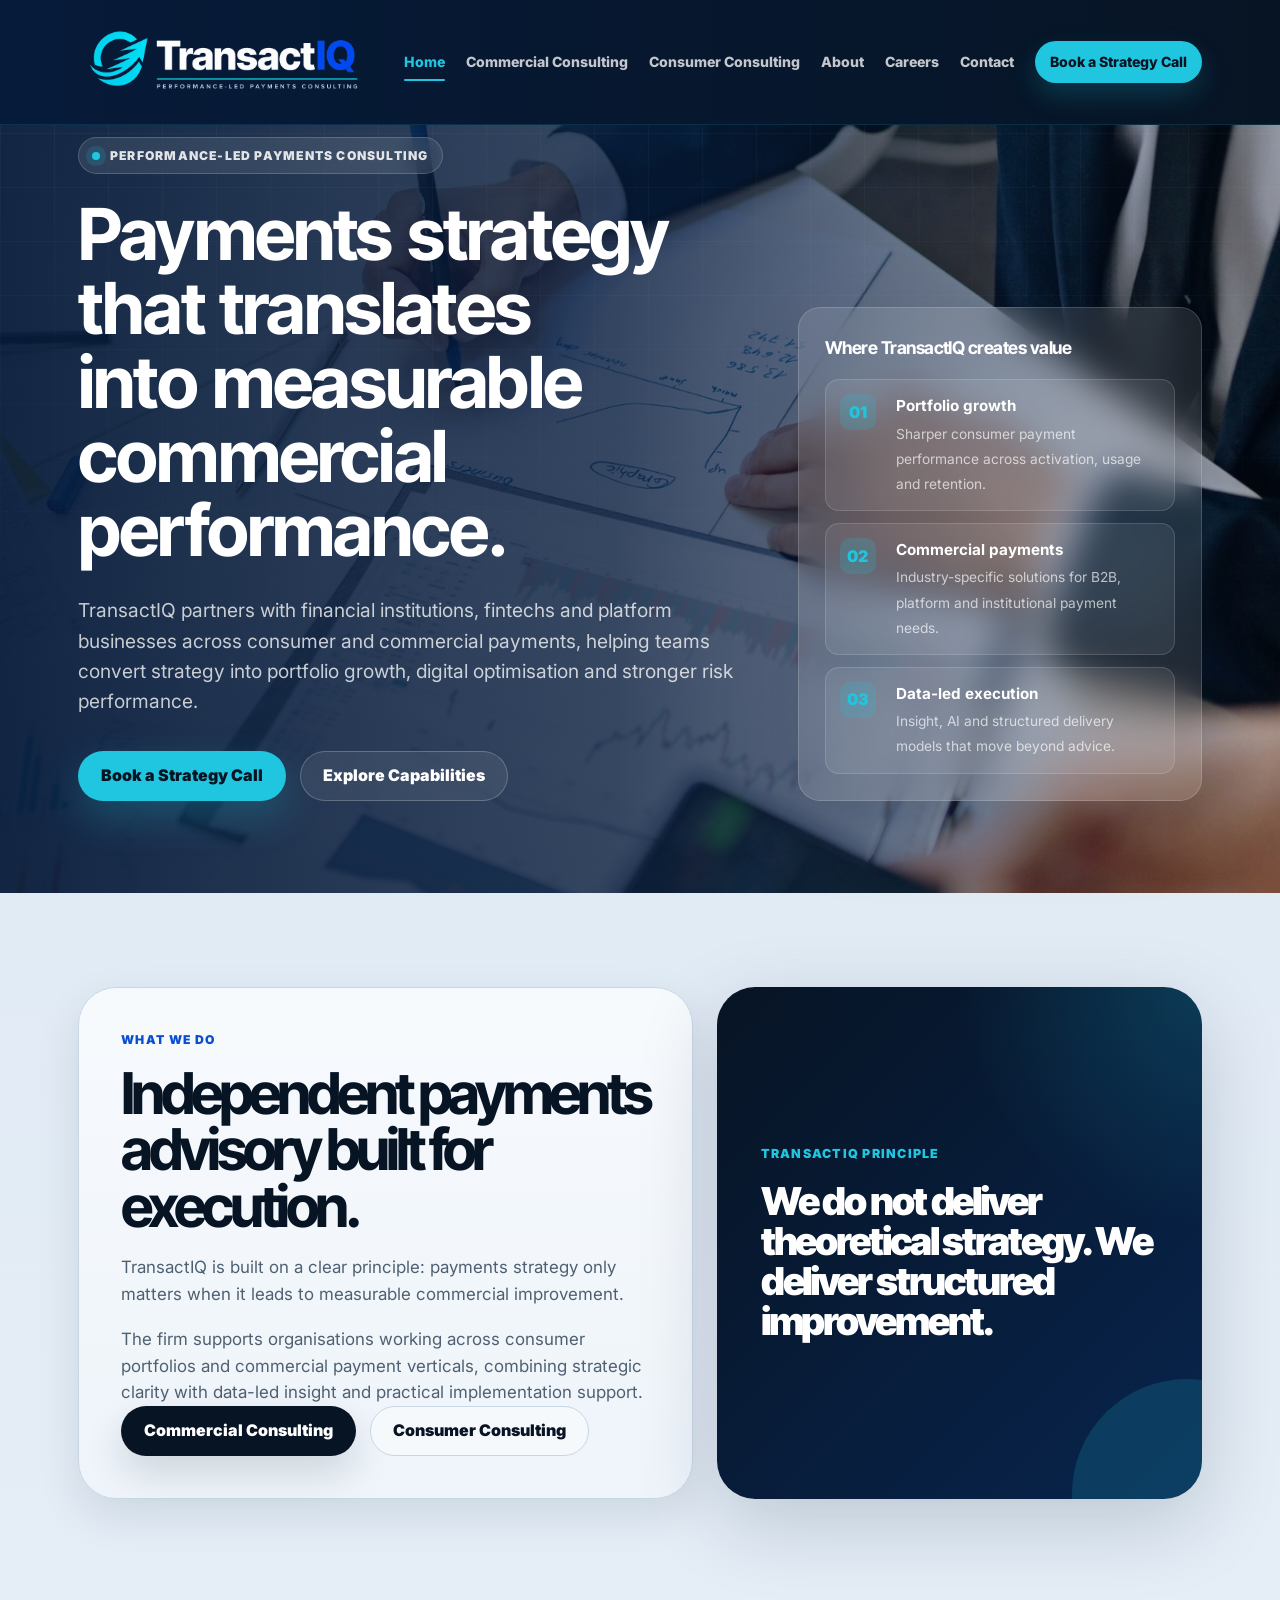
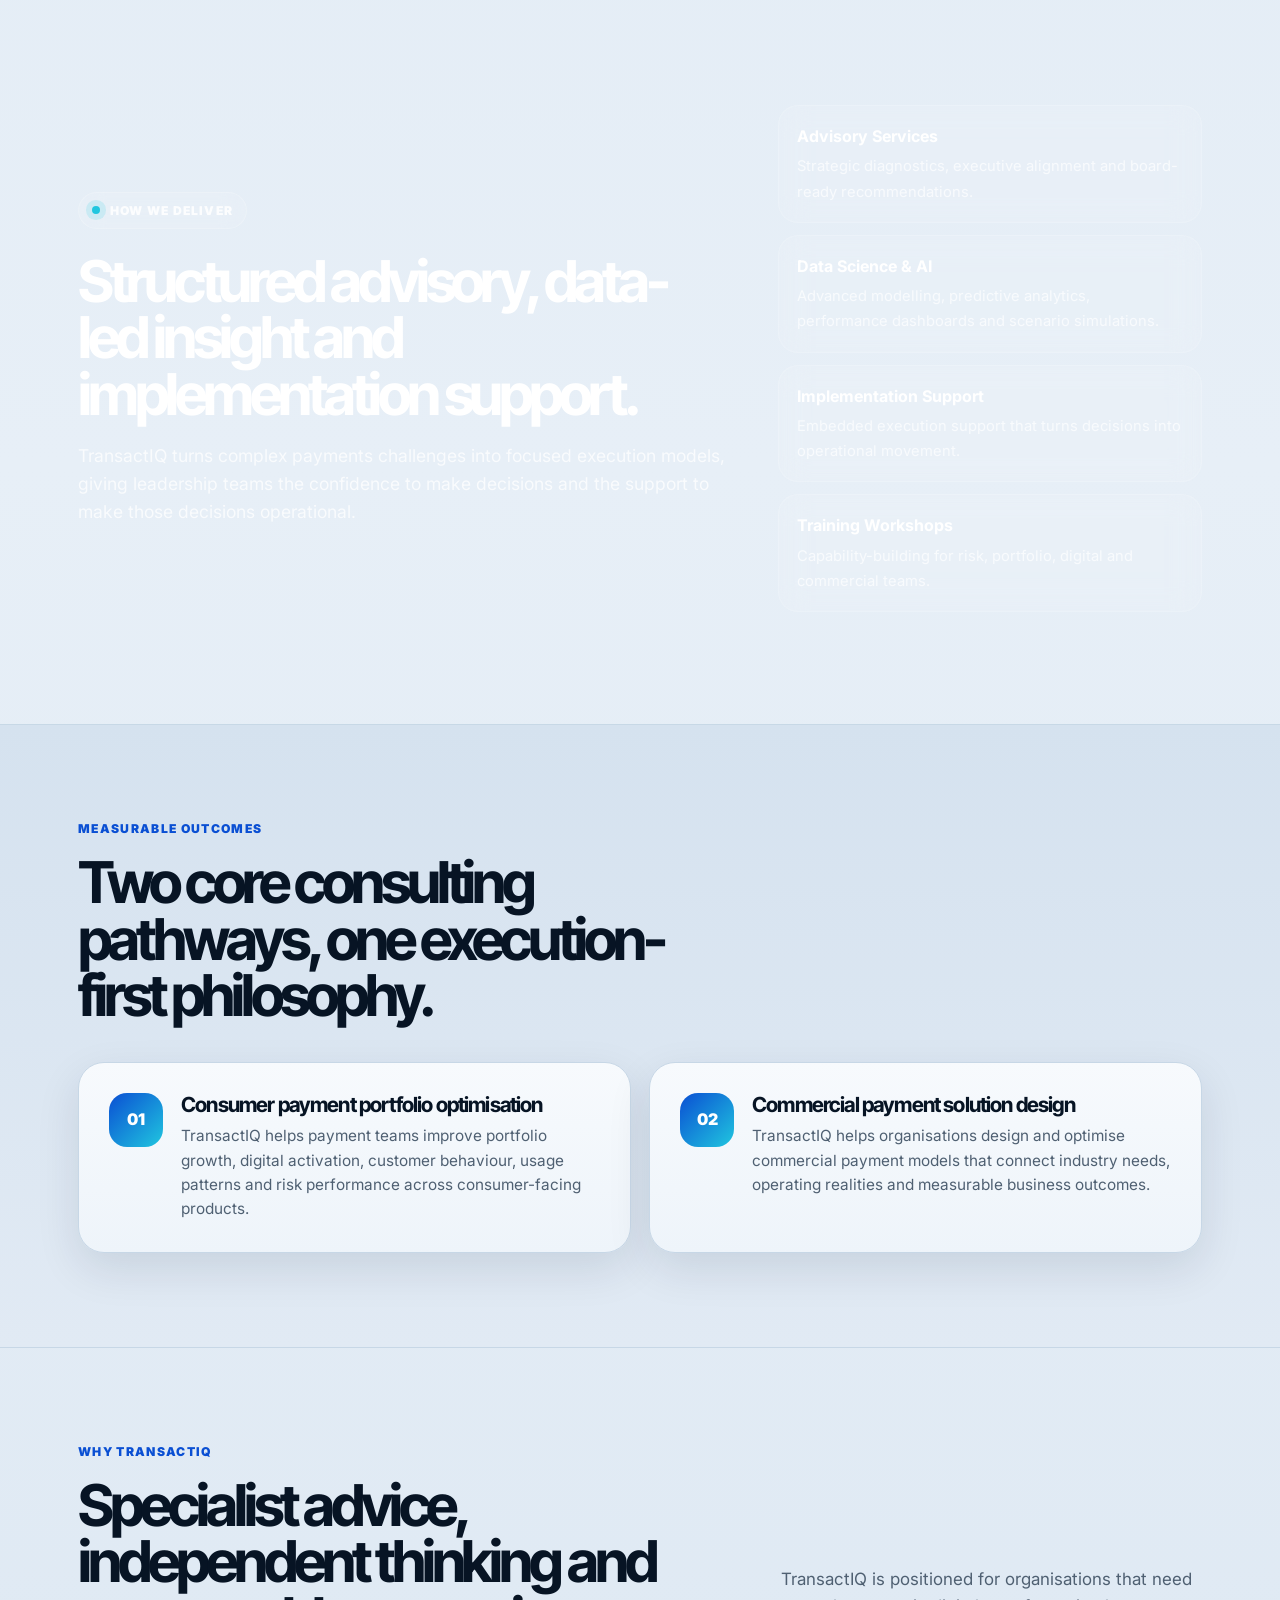
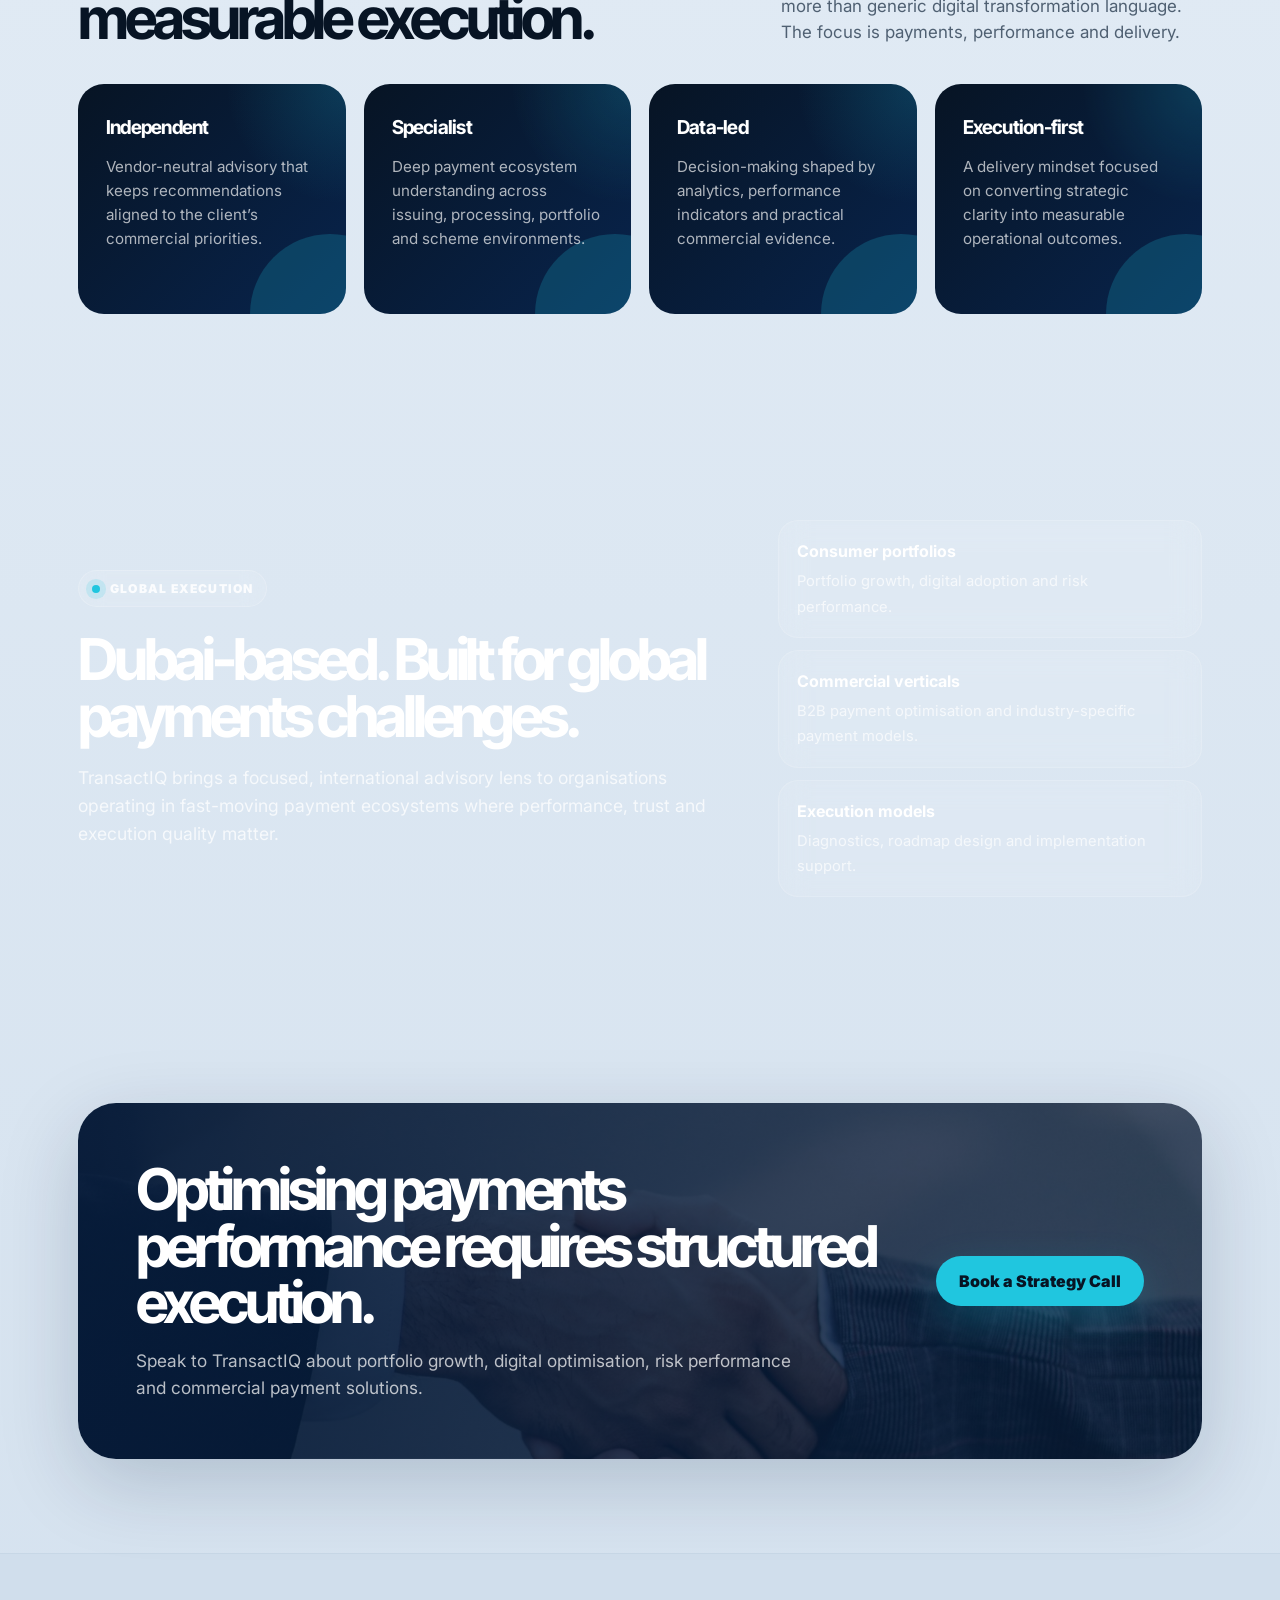
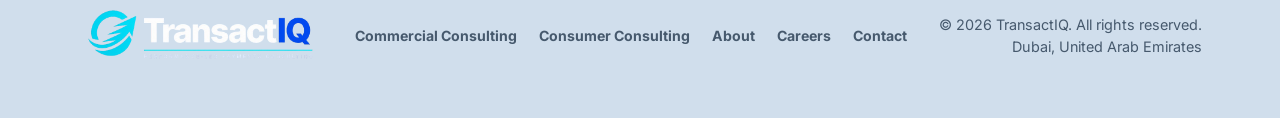
==== transactiq-site/index.html @ 85fed3fd "Remove homepage outcomes intro copy" ====
<!DOCTYPE html>
<html lang="en">
<head>
  <meta charset="UTF-8">
  <meta name="viewport" content="width=device-width, initial-scale=1.0">
  <title>TransactIQ | Performance-Led Payments Consulting</title>
  <meta name="description" content="Performance-led payments consulting for consumer and commercial payment environments.">
  <link rel="stylesheet" href="assets/css/styles.css">
</head>
<body>
  <a class="skip-link" href="#main">Skip to content</a>
  <div class="page">
    <header class="site-header">
      <div class="nav-shell">
        <a class="brand" href="index.html" aria-label="TransactIQ home">
          <img src="assets/images/transactiq-logo.png" alt="TransactIQ">
        </a>

        <button class="nav-toggle" type="button" aria-label="Open navigation" aria-expanded="false">
          <span></span>
        </button>

        <nav class="nav-links" aria-label="Primary navigation">
          <a href="index.html" class="active">Home</a>
          <a href="commercial-consulting.html" class="">Commercial Consulting</a>
          <a href="consumer-consulting.html" class="">Consumer Consulting</a>
          <a href="about.html" class="">About</a>
          <a href="careers.html" class="">Careers</a>
          <a href="contact.html" class="">Contact</a>
          <a class="nav-cta" href="contact.html#contact-form">Book a Strategy Call</a>
        </nav>
      </div>
    </header>
    <main id="main">
      <section class="hero" id="top">
        <div class="hero-inner">
          <div class="reveal">
            <div class="eyebrow"><span></span> Performance-led payments consulting</div>
            <h1>Payments strategy that translates into measurable commercial performance.</h1>
            <p class="hero-copy">
              TransactIQ partners with financial institutions, fintechs and platform businesses across consumer and commercial payments, helping teams convert strategy into portfolio growth, digital optimisation and stronger risk performance.
            </p>
            <div class="hero-actions">
              <a class="btn btn-primary" href="contact.html#contact-form">Book a Strategy Call</a>
              <a class="btn btn-secondary" href="commercial-consulting.html">Explore Capabilities</a>
            </div>
          </div>

          <aside class="hero-panel reveal">
            <h3>Where TransactIQ creates value</h3>
            <div class="signal-stack">
              <div class="signal">
                <div class="signal-number">01</div>
                <div><strong>Portfolio growth</strong><span>Sharper consumer payment performance across activation, usage and retention.</span></div>
              </div>
              <div class="signal">
                <div class="signal-number">02</div>
                <div><strong>Commercial payments</strong><span>Industry-specific solutions for B2B, platform and institutional payment needs.</span></div>
              </div>
              <div class="signal">
                <div class="signal-number">03</div>
                <div><strong>Data-led execution</strong><span>Insight, AI and structured delivery models that move beyond advice.</span></div>
              </div>
            </div>
          </aside>
        </div>
      </section>

      <section class="section">
        <div class="split-panel">
          <div class="editorial reveal">
            <div class="kicker">What we do</div>
            <h2>Independent payments advisory built for execution.</h2>
            <p>
              TransactIQ is built on a clear principle: payments strategy only matters when it leads to measurable commercial improvement.
            </p>
            <p>
              The firm supports organisations working across consumer portfolios and commercial payment verticals, combining strategic clarity with data-led insight and practical implementation support.
            </p>
            <div class="dual-actions">
              <a class="btn btn-dark" href="commercial-consulting.html">Commercial Consulting</a>
              <a class="btn btn-outline" href="consumer-consulting.html">Consumer Consulting</a>
            </div>
          </div>
          <div class="quote-card reveal">
            <div class="label">TransactIQ principle</div>
            <blockquote>We do not deliver theoretical strategy. We deliver structured improvement.</blockquote>
          </div>
        </div>
      </section>

      <section class="image-band">
        <div class="image-band-inner">
          <div class="reveal">
            <div class="eyebrow"><span></span> How we deliver</div>
            <h2>Structured advisory, data-led insight and implementation support.</h2>
            <p>
              TransactIQ turns complex payments challenges into focused execution models, giving leadership teams the confidence to make decisions and the support to make those decisions operational.
            </p>
          </div>
          <div class="glass-stack reveal">
            <div class="glass-tile"><strong>Advisory Services</strong><span>Strategic diagnostics, executive alignment and board-ready recommendations.</span></div>
            <div class="glass-tile"><strong>Data Science & AI</strong><span>Advanced modelling, predictive analytics, performance dashboards and scenario simulations.</span></div>
            <div class="glass-tile"><strong>Implementation Support</strong><span>Embedded execution support that turns decisions into operational movement.</span></div>
            <div class="glass-tile"><strong>Training Workshops</strong><span>Capability-building for risk, portfolio, digital and commercial teams.</span></div>
          </div>
        </div>
      </section>

      <section class="soft-section">
        <div class="section">
          <div class="section-heading reveal section-heading-wide">
            <div>
              <div class="kicker">Measurable outcomes</div>
              <h2>Two core consulting pathways, one execution-first philosophy.</h2>
            </div>
          </div>

          <div class="outcome-grid">
            <article class="outcome-card reveal">
              <div class="number">01</div>
              <div>
                <h3>Consumer payment portfolio optimisation</h3>
                <p>TransactIQ helps payment teams improve portfolio growth, digital activation, customer behaviour, usage patterns and risk performance across consumer-facing products.</p>
              </div>
            </article>
            <article class="outcome-card reveal">
              <div class="number">02</div>
              <div>
                <h3>Commercial payment solution design</h3>
                <p>TransactIQ helps organisations design and optimise commercial payment models that connect industry needs, operating realities and measurable business outcomes.</p>
              </div>
            </article>
          </div>
        </div>
      </section>

      <section class="section">
        <div class="section-heading reveal">
          <div>
            <div class="kicker">Why TransactIQ</div>
            <h2>Specialist advice, independent thinking and measurable execution.</h2>
          </div>
          <p>
            TransactIQ is positioned for organisations that need more than generic digital transformation language. The focus is payments, performance and delivery.
          </p>
        </div>

        <div class="why-grid">
          <article class="why-card reveal">
            <h3>Independent</h3>
            <p>Vendor-neutral advisory that keeps recommendations aligned to the client’s commercial priorities.</p>
          </article>
          <article class="why-card reveal">
            <h3>Specialist</h3>
            <p>Deep payment ecosystem understanding across issuing, processing, portfolio and scheme environments.</p>
          </article>
          <article class="why-card reveal">
            <h3>Data-led</h3>
            <p>Decision-making shaped by analytics, performance indicators and practical commercial evidence.</p>
          </article>
          <article class="why-card reveal">
            <h3>Execution-first</h3>
            <p>A delivery mindset focused on converting strategic clarity into measurable operational outcomes.</p>
          </article>
        </div>
      </section>

      <section class="image-band alt">
        <div class="image-band-inner">
          <div class="reveal">
            <div class="eyebrow"><span></span> Global execution</div>
            <h2>Dubai-based. Built for global payments challenges.</h2>
            <p>
              TransactIQ brings a focused, international advisory lens to organisations operating in fast-moving payment ecosystems where performance, trust and execution quality matter.
            </p>
          </div>
          <div class="glass-stack reveal">
            <div class="glass-tile"><strong>Consumer portfolios</strong><span>Portfolio growth, digital adoption and risk performance.</span></div>
            <div class="glass-tile"><strong>Commercial verticals</strong><span>B2B payment optimisation and industry-specific payment models.</span></div>
            <div class="glass-tile"><strong>Execution models</strong><span>Diagnostics, roadmap design and implementation support.</span></div>
          </div>
        </div>
      </section>

      <section class="final-cta">
        <div class="cta-panel reveal">
          <div>
            <h2>Optimising payments performance requires structured execution.</h2>
            <p>
              Speak to TransactIQ about portfolio growth, digital optimisation, risk performance and commercial payment solutions.
            </p>
          </div>
          <a class="btn btn-primary" href="contact.html#contact-form">Book a Strategy Call</a>
        </div>
      </section>
    </main>
    <footer class="site-footer">
      <div class="footer-inner">
        <a class="footer-brand" href="index.html" aria-label="TransactIQ home">
          <img src="assets/images/transactiq-logo.png" alt="TransactIQ">
        </a>
        <div class="footer-links">
          <a href="commercial-consulting.html">Commercial Consulting</a>
          <a href="consumer-consulting.html">Consumer Consulting</a>
          <a href="about.html">About</a>
          <a href="careers.html">Careers</a>
          <a href="contact.html">Contact</a>
        </div>
        <div class="footer-meta">
          <div>© 2026 TransactIQ. All rights reserved.</div>
          <div>Dubai, United Arab Emirates</div>
        </div>
      </div>
    </footer>
  </div>
  <script src="assets/js/main.js"></script>
</body>
</html>
---- transactiq-site/assets/css/styles.css ----
@import url('https://fonts.googleapis.com/css2?family=Inter:wght@400;500;600;700;800;900&family=Inter+Tight:wght@600;700;800;900&display=swap');

:root {
  --ink: #071424;
  --navy: #061b3a;
  --navy-2: #08244d;
  --blue: #0a4fd3;
  --cyan: #20c6df;
  --cyan-soft: rgba(32, 198, 223, 0.16);
  --ice: #f4f8fc;
  --white: #ffffff;
  --muted: #637083;
  --line: #dfe8f1;
  --gold: #d7b56d;
  --shadow: 0 24px 80px rgba(6, 27, 58, 0.16);
  --soft-shadow: 0 14px 44px rgba(6, 27, 58, 0.09);
  --radius: 26px;
  --radius-lg: 38px;
  --container: 1180px;
}

* {
  box-sizing: border-box;
  margin: 0;
  padding: 0;
}

html {
  scroll-behavior: smooth;
}

body {
  font-family: Inter, system-ui, -apple-system, BlinkMacSystemFont, "Segoe UI", sans-serif;
  color: var(--ink);
  background: var(--white);
  line-height: 1.58;
  text-rendering: optimizeLegibility;
}

body.menu-open {
  overflow: hidden;
}

a {
  color: inherit;
  text-decoration: none;
}

img {
  max-width: 100%;
  display: block;
}

.page {
  overflow: hidden;
}

.skip-link {
  position: absolute;
  left: 16px;
  top: -80px;
  z-index: 999;
  padding: 10px 14px;
  border-radius: 999px;
  background: var(--ink);
  color: var(--white);
  transition: top 0.2s ease;
}

.skip-link:focus {
  top: 16px;
}

.site-header {
  position: sticky;
  top: 0;
  z-index: 100;
  background: rgba(255, 255, 255, 0.88);
  border-bottom: 1px solid rgba(223, 232, 241, 0.9);
  backdrop-filter: blur(18px);
}

.site-header.scrolled {
  box-shadow: 0 14px 34px rgba(6, 27, 58, 0.07);
}

.nav-shell {
  max-width: var(--container);
  margin: 0 auto;
  padding: 15px 28px;
  display: flex;
  justify-content: space-between;
  align-items: center;
  gap: 26px;
}

.brand {
  display: inline-flex;
  align-items: center;
  gap: 12px;
  min-width: 180px;
}

.brand img {
  width: 178px;
  height: auto;
}

.brand-text {
  font-family: "Inter Tight", Inter, sans-serif;
  font-weight: 900;
  letter-spacing: -0.04em;
  font-size: 1.4rem;
  color: var(--navy);
}

.nav-links {
  display: flex;
  align-items: center;
  justify-content: flex-end;
  gap: 21px;
  font-size: 0.88rem;
  font-weight: 800;
  color: var(--muted);
  white-space: nowrap;
}

.nav-links a {
  position: relative;
  transition: color 0.2s ease;
}

.nav-links a:not(.nav-cta)::after {
  content: "";
  position: absolute;
  left: 0;
  right: 0;
  bottom: -8px;
  height: 2px;
  border-radius: 999px;
  background: var(--cyan);
  transform: scaleX(0);
  transform-origin: center;
  transition: transform 0.22s ease;
}

.nav-links a:hover,
.nav-links a.active {
  color: var(--blue);
}

.nav-links a:hover::after,
.nav-links a.active::after {
  transform: scaleX(1);
}

.nav-cta {
  color: var(--white) !important;
  background: var(--ink);
  padding: 10px 15px;
  border-radius: 999px;
  box-shadow: 0 12px 28px rgba(7, 20, 36, 0.14);
}

.nav-toggle {
  display: none;
  width: 46px;
  height: 46px;
  border: 1px solid var(--line);
  border-radius: 16px;
  background: var(--white);
  cursor: pointer;
  place-items: center;
}

.nav-toggle span {
  width: 20px;
  height: 2px;
  display: block;
  background: var(--ink);
  border-radius: 999px;
  position: relative;
}

.nav-toggle span::before,
.nav-toggle span::after {
  content: "";
  position: absolute;
  left: 0;
  width: 20px;
  height: 2px;
  background: var(--ink);
  border-radius: 999px;
  transition: transform 0.2s ease, top 0.2s ease;
}

.nav-toggle span::before { top: -7px; }
.nav-toggle span::after { top: 7px; }

body.menu-open .nav-toggle span {
  background: transparent;
}

body.menu-open .nav-toggle span::before {
  top: 0;
  transform: rotate(45deg);
}

body.menu-open .nav-toggle span::after {
  top: 0;
  transform: rotate(-45deg);
}

.hero,
.page-hero,
.image-band,
.cta-panel {
  background-size: cover;
  background-position: center;
  background-attachment: fixed;
}

.hero {
  min-height: 88vh;
  display: grid;
  align-items: center;
  color: var(--white);
  position: relative;
  background-image:
    linear-gradient(90deg, rgba(6, 27, 58, 0.94) 0%, rgba(6, 27, 58, 0.78) 48%, rgba(6, 27, 58, 0.22) 100%),
    url("../images/hero-digital-handshake.jpg");
}

.hero::after,
.page-hero::after {
  content: "";
  position: absolute;
  inset: 0;
  background-image:
    linear-gradient(rgba(255,255,255,0.035) 1px, transparent 1px),
    linear-gradient(90deg, rgba(255,255,255,0.035) 1px, transparent 1px);
  background-size: 54px 54px;
  mask-image: linear-gradient(to bottom, black, transparent 82%);
  pointer-events: none;
}

.hero-inner,
.page-hero-inner {
  position: relative;
  z-index: 2;
  max-width: var(--container);
  width: 100%;
  margin: 0 auto;
  padding: 112px 28px 92px;
}

.hero-inner {
  display: grid;
  grid-template-columns: minmax(0, 0.95fr) minmax(360px, 0.58fr);
  gap: 58px;
  align-items: end;
}

.eyebrow {
  display: inline-flex;
  align-items: center;
  gap: 10px;
  padding: 8px 13px;
  border-radius: 999px;
  border: 1px solid rgba(255,255,255,0.18);
  background: rgba(255,255,255,0.10);
  backdrop-filter: blur(12px);
  color: rgba(255,255,255,0.86);
  font-size: 0.76rem;
  font-weight: 900;
  letter-spacing: 0.1em;
  text-transform: uppercase;
  margin-bottom: 24px;
}

.eyebrow.dark {
  color: var(--blue);
  background: rgba(10,79,211,0.06);
  border-color: rgba(10,79,211,0.13);
}

.eyebrow span {
  width: 8px;
  height: 8px;
  border-radius: 50%;
  background: var(--cyan);
  box-shadow: 0 0 0 6px rgba(32, 198, 223, 0.15);
}

h1,
h2,
h3,
h4 {
  font-family: "Inter Tight", Inter, sans-serif;
}

h1 {
  max-width: 880px;
  font-size: clamp(3.3rem, 7vw, 6.7rem);
  line-height: 0.92;
  letter-spacing: -0.085em;
  margin-bottom: 28px;
}

.page-hero h1 {
  max-width: 920px;
  font-size: clamp(3rem, 6vw, 5.8rem);
}

.hero-copy,
.page-hero-copy {
  max-width: 720px;
  color: rgba(255,255,255,0.76);
  font-size: clamp(1.05rem, 2vw, 1.2rem);
  margin-bottom: 34px;
}

.hero-actions,
.dual-actions {
  display: flex;
  flex-wrap: wrap;
  align-items: center;
  gap: 14px;
}

.btn {
  display: inline-flex;
  align-items: center;
  justify-content: center;
  min-height: 50px;
  padding: 0 22px;
  border-radius: 999px;
  font-weight: 900;
  border: 1px solid transparent;
  transition: transform 0.2s ease, box-shadow 0.2s ease, background 0.2s ease;
}

.btn:hover {
  transform: translateY(-2px);
}

.btn-primary {
  background: var(--cyan);
  color: var(--ink);
  box-shadow: 0 16px 40px rgba(32, 198, 223, 0.23);
}

.btn-dark {
  background: var(--ink);
  color: var(--white);
  box-shadow: 0 16px 38px rgba(7,20,36,0.14);
}

.btn-secondary {
  color: var(--white);
  border-color: rgba(255,255,255,0.22);
  background: rgba(255,255,255,0.08);
  backdrop-filter: blur(10px);
}

.btn-outline {
  color: var(--ink);
  border-color: var(--line);
  background: var(--white);
}

.hero-panel,
.glass-card {
  background: rgba(255,255,255,0.10);
  border: 1px solid rgba(255,255,255,0.16);
  backdrop-filter: blur(18px);
  border-radius: 32px;
  padding: 26px;
  box-shadow: var(--shadow);
}

.hero-panel h3 {
  font-size: 1.1rem;
  margin-bottom: 18px;
  letter-spacing: -0.03em;
}

.signal-stack {
  display: grid;
  gap: 12px;
}

.signal {
  display: grid;
  grid-template-columns: 44px 1fr;
  gap: 12px;
  align-items: start;
  padding: 14px;
  border-radius: 18px;
  background: rgba(255,255,255,0.10);
  border: 1px solid rgba(255,255,255,0.12);
}

.signal-number {
  width: 36px;
  height: 36px;
  display: grid;
  place-items: center;
  border-radius: 12px;
  background: rgba(32, 198, 223, 0.18);
  color: var(--cyan);
  font-weight: 900;
}

.signal strong {
  display: block;
  font-size: 0.95rem;
  margin-bottom: 2px;
}

.signal span {
  color: rgba(255,255,255,0.68);
  font-size: 0.86rem;
}

.section {
  max-width: var(--container);
  margin: 0 auto;
  padding: 94px 28px;
}

.section.compact {
  padding-top: 68px;
  padding-bottom: 68px;
}

.section-heading {
  display: grid;
  grid-template-columns: minmax(0, 0.88fr) minmax(280px, 0.56fr);
  gap: 42px;
  align-items: end;
  margin-bottom: 38px;
}

.kicker {
  color: var(--blue);
  font-size: 0.76rem;
  font-weight: 900;
  letter-spacing: 0.11em;
  text-transform: uppercase;
  margin-bottom: 16px;
}

h2 {
  font-size: clamp(2.2rem, 4.5vw, 3.9rem);
  line-height: 0.98;
  letter-spacing: -0.07em;
}

h3 {
  letter-spacing: -0.04em;
}

.lead,
.section-heading p,
.editorial p {
  color: var(--muted);
  font-size: 1.06rem;
}

.intro-line {
  max-width: 840px;
  color: var(--muted);
  font-size: 1.12rem;
}

.split-panel {
  display: grid;
  grid-template-columns: minmax(0, 0.95fr) minmax(340px, 0.75fr);
  gap: 24px;
  align-items: stretch;
}

.editorial {
  background: var(--white);
  border: 1px solid var(--line);
  border-radius: var(--radius-lg);
  padding: 42px;
  box-shadow: var(--soft-shadow);
}

.editorial h2 {
  margin-bottom: 20px;
}

.editorial p + p {
  margin-top: 18px;
}

.quote-card {
  background: var(--ink);
  color: var(--white);
  border-radius: var(--radius-lg);
  padding: 44px;
  display: grid;
  align-content: center;
  min-height: 100%;
  box-shadow: var(--shadow);
  overflow: hidden;
  position: relative;
}

.quote-card::after {
  content: "";
  position: absolute;
  width: 230px;
  height: 230px;
  right: -100px;
  bottom: -110px;
  border-radius: 50%;
  background: rgba(32, 198, 223, 0.16);
}

.quote-card .label {
  position: relative;
  z-index: 1;
  color: var(--cyan);
  font-size: 0.78rem;
  font-weight: 900;
  letter-spacing: 0.1em;
  text-transform: uppercase;
  margin-bottom: 18px;
}

.quote-card blockquote {
  position: relative;
  z-index: 1;
  font-family: "Inter Tight", Inter, sans-serif;
  font-size: clamp(1.6rem, 3vw, 2.5rem);
  line-height: 1.04;
  letter-spacing: -0.055em;
  font-weight: 900;
}

.capability-grid {
  display: grid;
  grid-template-columns: repeat(4, minmax(0, 1fr));
  gap: 18px;
}

.capability-card {
  min-height: 260px;
  background: var(--white);
  border: 1px solid var(--line);
  border-radius: var(--radius);
  padding: 26px;
  box-shadow: 0 8px 30px rgba(6,27,58,0.04);
  transition: transform 0.24s ease, box-shadow 0.24s ease, border-color 0.24s ease;
}

.capability-card:hover {
  transform: translateY(-5px);
  border-color: rgba(32, 198, 223, 0.36);
  box-shadow: 0 22px 58px rgba(6,27,58,0.1);
}

.icon-box {
  width: 46px;
  height: 46px;
  border-radius: 16px;
  display: grid;
  place-items: center;
  background: #eef7ff;
  color: var(--blue);
  font-weight: 900;
  margin-bottom: 24px;
}

.capability-card h3 {
  font-size: 1.2rem;
  line-height: 1.15;
  margin-bottom: 12px;
}

.capability-card p {
  color: var(--muted);
  font-size: 0.95rem;
}

.image-band {
  color: var(--white);
  background-image:
    linear-gradient(90deg, rgba(6, 27, 58, 0.93), rgba(6, 27, 58, 0.72)),
    url("../images/band-b2b-payment-innovation.jpg");
}

.image-band.alt {
  background-image:
    linear-gradient(90deg, rgba(6, 27, 58, 0.9), rgba(6, 27, 58, 0.70)),
    url("../images/commercial-global-payments.jpg");
}

.image-band-inner {
  max-width: var(--container);
  margin: 0 auto;
  padding: 112px 28px;
  display: grid;
  grid-template-columns: minmax(0, 0.85fr) minmax(300px, 0.55fr);
  gap: 46px;
  align-items: center;
}

.image-band h2 {
  margin-bottom: 20px;
}

.image-band p {
  color: rgba(255,255,255,0.74);
  font-size: 1.1rem;
  max-width: 650px;
}

.glass-stack {
  display: grid;
  gap: 12px;
}

.glass-tile {
  padding: 18px;
  border-radius: 20px;
  border: 1px solid rgba(255,255,255,0.14);
  background: rgba(255,255,255,0.10);
  backdrop-filter: blur(14px);
}

.glass-tile strong {
  display: block;
  margin-bottom: 4px;
}

.glass-tile span {
  color: rgba(255,255,255,0.68);
  font-size: 0.92rem;
}

.soft-section {
  background: var(--ice);
}

.outcome-grid {
  display: grid;
  grid-template-columns: repeat(2, minmax(0, 1fr));
  gap: 18px;
}

.outcome-card {
  background: var(--white);
  border: 1px solid var(--line);
  border-radius: var(--radius);
  padding: 30px;
  display: grid;
  grid-template-columns: 54px 1fr;
  gap: 18px;
  align-items: start;
  box-shadow: 0 8px 30px rgba(6,27,58,0.04);
}

.outcome-card .number {
  width: 54px;
  height: 54px;
  border-radius: 18px;
  display: grid;
  place-items: center;
  background: linear-gradient(135deg, var(--blue), var(--cyan));
  color: var(--white);
  font-weight: 900;
}

.outcome-card h3 {
  font-size: 1.3rem;
  line-height: 1.14;
  margin-bottom: 8px;
}

.outcome-card p {
  color: var(--muted);
  font-size: 0.96rem;
}

.pathway {
  display: grid;
  grid-template-columns: repeat(3, minmax(0, 1fr));
  gap: 18px;
}

.path-step {
  border-radius: var(--radius);
  border: 1px solid var(--line);
  background: var(--white);
  padding: 30px;
  min-height: 240px;
  position: relative;
  overflow: hidden;
}

.path-step::after {
  content: attr(data-step);
  position: absolute;
  right: -12px;
  bottom: -45px;
  font-family: "Inter Tight", Inter, sans-serif;
  font-size: 8rem;
  font-weight: 900;
  color: rgba(10, 79, 211, 0.06);
  letter-spacing: -0.08em;
}

.path-step h3,
.path-step p {
  position: relative;
  z-index: 1;
}

.path-step h3 {
  font-size: 1.34rem;
  margin-bottom: 10px;
}

.path-step p {
  color: var(--muted);
  font-size: 0.96rem;
}

.why-grid,
.talent-grid {
  display: grid;
  grid-template-columns: repeat(4, minmax(0, 1fr));
  gap: 18px;
}

.why-card,
.talent-card {
  padding: 28px;
  border-radius: var(--radius);
  background: var(--ink);
  color: var(--white);
  min-height: 230px;
  position: relative;
  overflow: hidden;
}

.why-card::after,
.talent-card::after {
  content: "";
  position: absolute;
  width: 160px;
  height: 160px;
  right: -64px;
  bottom: -80px;
  border-radius: 50%;
  background: rgba(32, 198, 223, 0.2);
}

.why-card h3,
.why-card p,
.talent-card h3,
.talent-card p {
  position: relative;
  z-index: 1;
}

.why-card h3,
.talent-card h3 {
  font-size: 1.2rem;
  margin-bottom: 13px;
}

.why-card p,
.talent-card p {
  color: rgba(255,255,255,0.68);
  font-size: 0.95rem;
}

.page-hero {
  min-height: 62vh;
  display: grid;
  align-items: center;
  color: var(--white);
  position: relative;
  background-image:
    linear-gradient(90deg, rgba(6, 27, 58, 0.94) 0%, rgba(6, 27, 58, 0.76) 55%, rgba(6, 27, 58, 0.24) 100%),
    url("../images/contact-digital-card.jpg");
}

.page-hero.commercial {
  background-image:
    linear-gradient(90deg, rgba(6, 27, 58, 0.94) 0%, rgba(6, 27, 58, 0.76) 55%, rgba(6, 27, 58, 0.24) 100%),
    url("../images/commercial-global-payments.jpg");
}

.page-hero.consumer {
  background-image:
    linear-gradient(90deg, rgba(6, 27, 58, 0.94) 0%, rgba(6, 27, 58, 0.76) 55%, rgba(6, 27, 58, 0.24) 100%),
    url("../images/consumer-digital-payments.jpg");
}

.page-hero.about {
  background-image:
    linear-gradient(90deg, rgba(6, 27, 58, 0.94) 0%, rgba(6, 27, 58, 0.76) 55%, rgba(6, 27, 58, 0.24) 100%),
    url("../images/about-consulting-handshake.jpg");
}

.page-hero.careers {
  background-image:
    linear-gradient(90deg, rgba(6, 27, 58, 0.94) 0%, rgba(6, 27, 58, 0.76) 55%, rgba(6, 27, 58, 0.24) 100%),
    url("../images/careers-strategy-board.jpg");
}

.contact-layout {
  display: grid;
  grid-template-columns: minmax(0, 0.72fr) minmax(360px, 0.56fr);
  gap: 24px;
  align-items: start;
}

.contact-form,
.contact-card {
  background: var(--white);
  border: 1px solid var(--line);
  border-radius: var(--radius-lg);
  padding: 34px;
  box-shadow: var(--soft-shadow);
}

.form-grid {
  display: grid;
  gap: 16px;
}

.form-row {
  display: grid;
  gap: 8px;
}

label {
  font-size: 0.82rem;
  font-weight: 900;
  color: var(--navy);
}

input,
textarea,
select {
  width: 100%;
  border: 1px solid var(--line);
  border-radius: 16px;
  padding: 14px 15px;
  font: inherit;
  color: var(--ink);
  background: var(--white);
  outline: none;
}

textarea {
  min-height: 150px;
  resize: vertical;
}

input:focus,
textarea:focus,
select:focus {
  border-color: rgba(32,198,223,0.7);
  box-shadow: 0 0 0 4px rgba(32,198,223,0.12);
}

.contact-card h3 {
  font-size: 1.32rem;
  margin-bottom: 16px;
}

.contact-line {
  padding: 16px 0;
  border-top: 1px solid var(--line);
}

.contact-line strong {
  display: block;
  color: var(--blue);
  font-size: 0.78rem;
  letter-spacing: 0.08em;
  text-transform: uppercase;
  margin-bottom: 3px;
}

.contact-line span,
.contact-line a {
  color: var(--ink);
  font-weight: 700;
}

.final-cta {
  max-width: var(--container);
  margin: 0 auto;
  padding: 94px 28px;
}

.cta-panel {
  border-radius: var(--radius-lg);
  overflow: hidden;
  color: var(--white);
  background-image:
    linear-gradient(90deg, rgba(6, 27, 58, 0.94), rgba(6, 27, 58, 0.74)),
    url("../images/contact-digital-card.jpg");
  padding: 58px;
  display: grid;
  grid-template-columns: minmax(0, 1fr) auto;
  gap: 30px;
  align-items: center;
  box-shadow: var(--shadow);
}

.cta-panel h2 {
  margin-bottom: 16px;
}

.cta-panel p {
  max-width: 670px;
  color: rgba(255,255,255,0.72);
  font-size: 1.08rem;
}

.site-footer {
  border-top: 1px solid var(--line);
  background: var(--white);
}

.footer-inner {
  max-width: var(--container);
  margin: 0 auto;
  padding: 36px 28px;
  display: grid;
  grid-template-columns: minmax(220px, 0.5fr) minmax(0, 1fr) auto;
  gap: 28px;
  align-items: center;
}

.footer-brand img {
  width: 168px;
}

.footer-links {
  display: flex;
  flex-wrap: wrap;
  justify-content: center;
  gap: 16px;
  color: var(--muted);
  font-size: 0.9rem;
  font-weight: 700;
}

.footer-meta {
  text-align: right;
  color: var(--muted);
  font-size: 0.9rem;
}

.reveal {
  opacity: 0;
  transform: translateY(18px);
  transition: opacity 0.6s ease, transform 0.6s ease;
}

.reveal.in-view {
  opacity: 1;
  transform: translateY(0);
}

@media (max-width: 1080px) {
  .nav-links {
    gap: 14px;
    font-size: 0.82rem;
  }

  .brand img {
    width: 152px;
  }
}

@media (max-width: 960px) {
  .nav-toggle {
    display: grid;
  }

  .nav-links {
    position: fixed;
    inset: 76px 18px auto 18px;
    display: grid;
    justify-content: stretch;
    gap: 0;
    padding: 14px;
    background: rgba(255,255,255,0.96);
    border: 1px solid var(--line);
    border-radius: 24px;
    box-shadow: var(--shadow);
    transform: translateY(-20px);
    opacity: 0;
    pointer-events: none;
    transition: opacity 0.22s ease, transform 0.22s ease;
  }

  body.menu-open .nav-links {
    transform: translateY(0);
    opacity: 1;
    pointer-events: auto;
  }

  .nav-links a {
    padding: 14px;
    border-radius: 14px;
  }

  .nav-links a:not(.nav-cta)::after {
    display: none;
  }

  .nav-links a:hover,
  .nav-links a.active {
    background: var(--ice);
  }

  .nav-cta {
    text-align: center;
    margin-top: 6px;
  }

  .hero,
  .page-hero,
  .image-band,
  .cta-panel {
    background-attachment: scroll;
  }

  .hero-inner,
  .page-hero-inner,
  .section-heading,
  .image-band-inner,
  .split-panel,
  .contact-layout,
  .cta-panel,
  .footer-inner {
    grid-template-columns: 1fr;
  }

  .capability-grid,
  .why-grid,
  .talent-grid {
    grid-template-columns: repeat(2, minmax(0, 1fr));
  }

  .pathway {
    grid-template-columns: 1fr;
  }

  .footer-links {
    justify-content: flex-start;
  }

  .footer-meta {
    text-align: left;
  }
}

@media (max-width: 680px) {
  .nav-shell,
  .hero-inner,
  .page-hero-inner,
  .section,
  .image-band-inner,
  .final-cta {
    padding-left: 20px;
    padding-right: 20px;
  }

  .brand img {
    width: 145px;
  }

  .hero-inner {
    padding-top: 84px;
  }

  .capability-grid,
  .why-grid,
  .talent-grid,
  .outcome-grid,
  .outcome-card {
    grid-template-columns: 1fr;
  }

  .editorial,
  .quote-card,
  .contact-form,
  .contact-card,
  .cta-panel {
    padding: 30px;
    border-radius: 28px;
  }

  .hero-panel {
    display: none;
  }

  h1 {
    letter-spacing: -0.075em;
  }
}
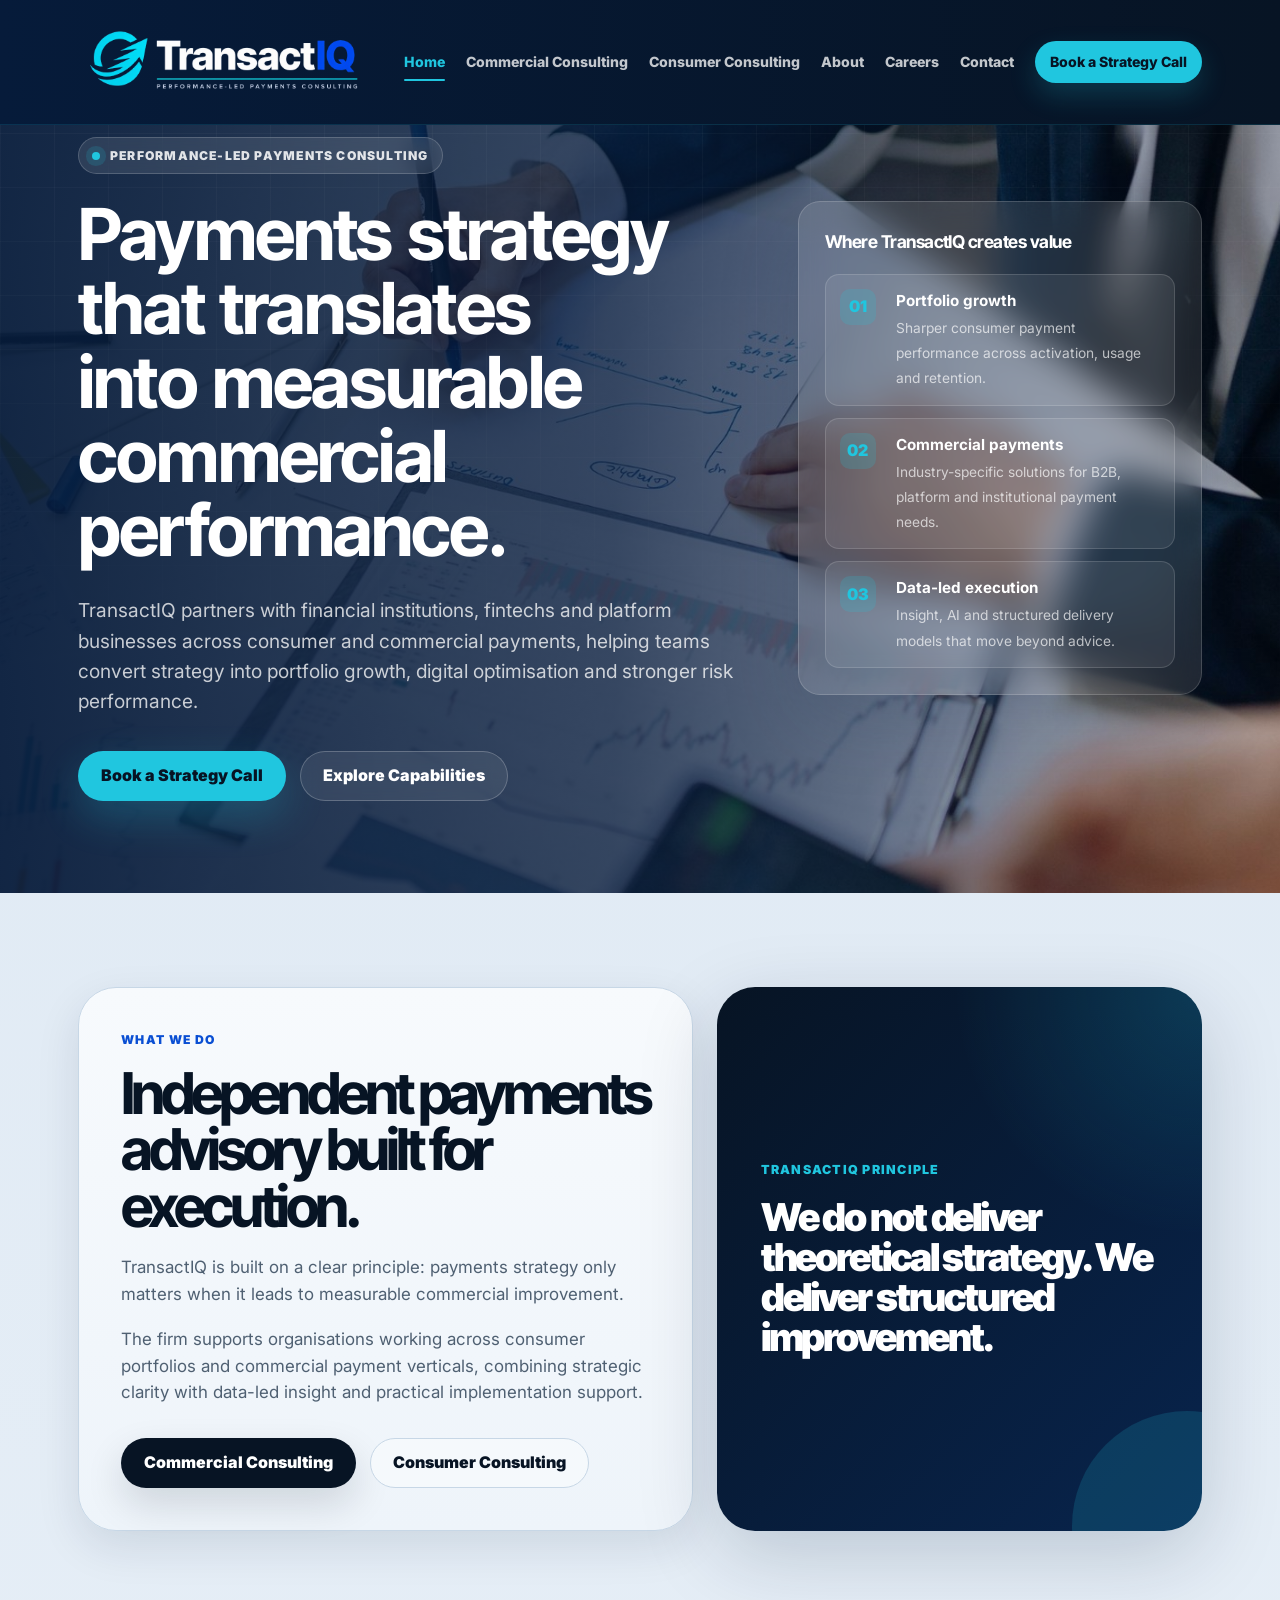
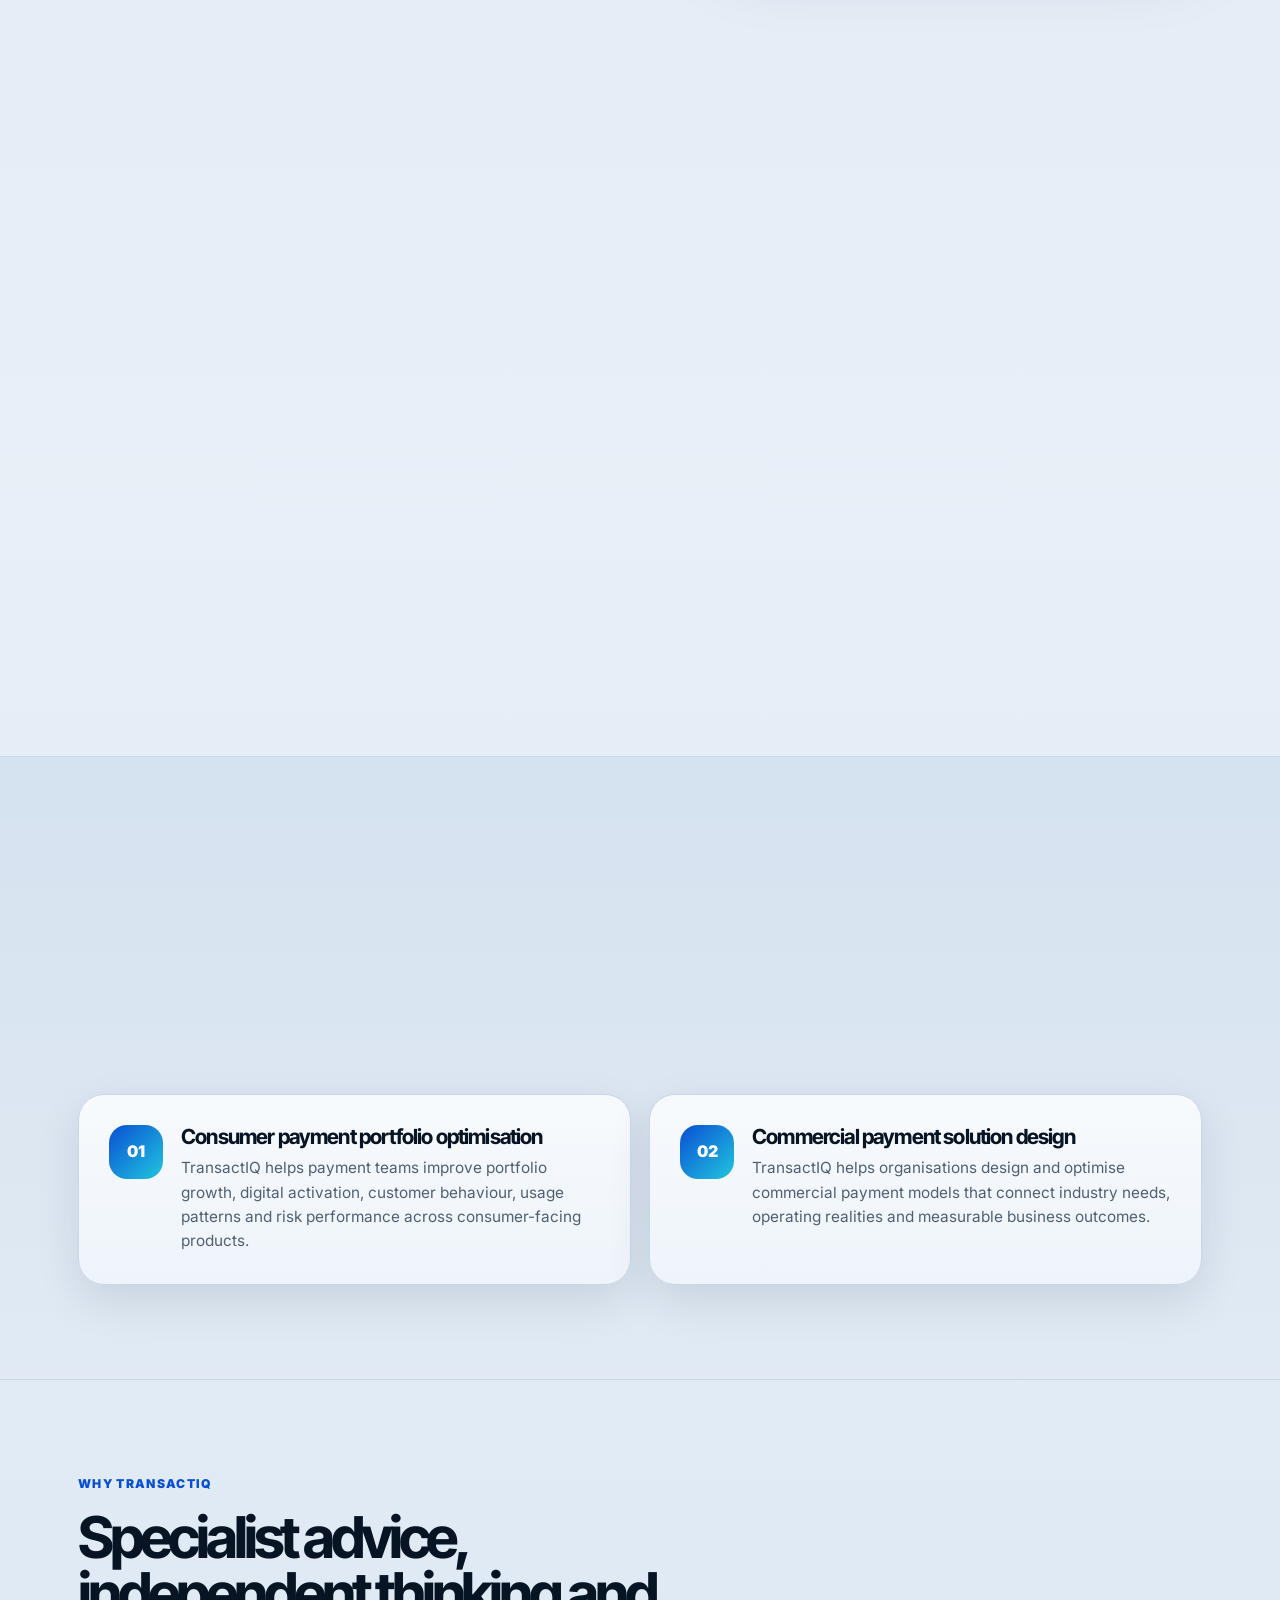
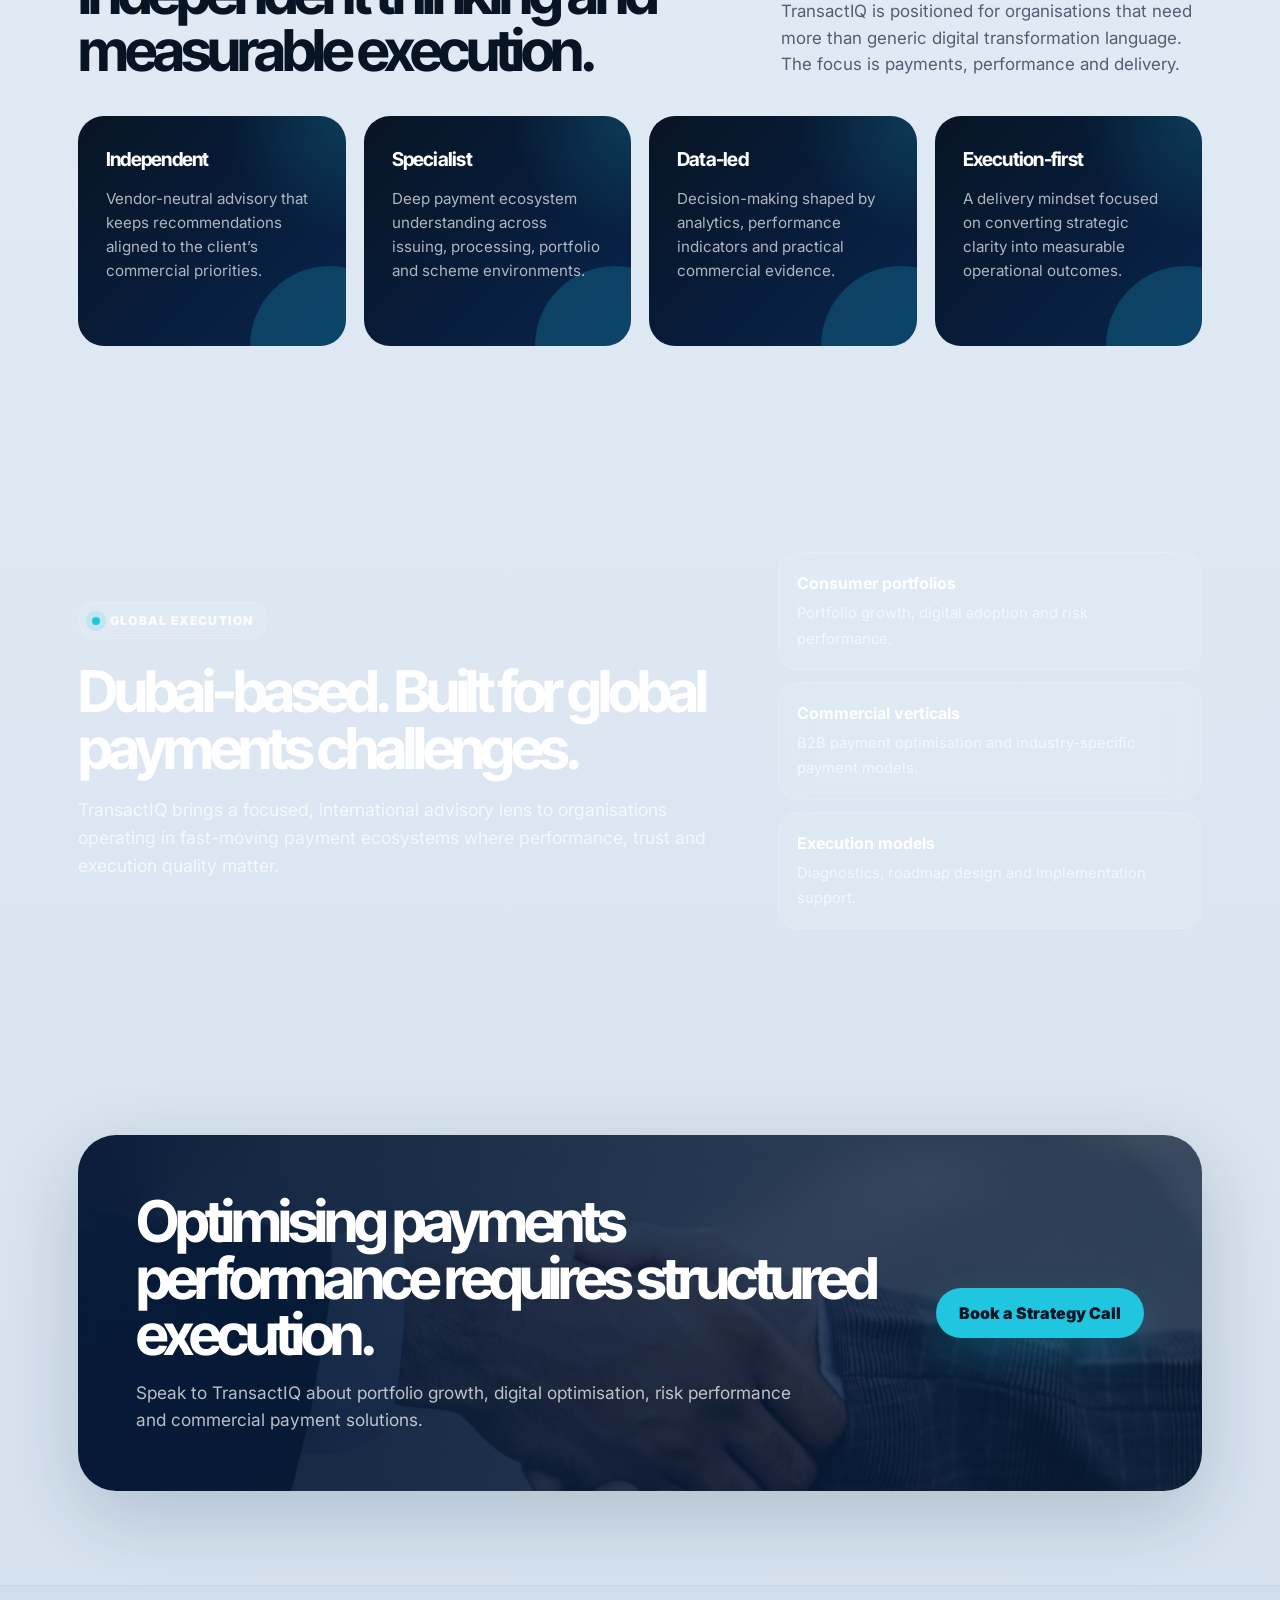
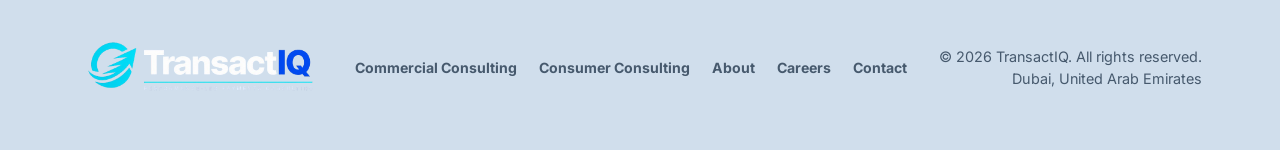
==== commit 18604563: "Add spacing above homepage advisory buttons" ====
--- a/transactiq-site/index.html
+++ b/transactiq-site/index.html
@@ -6,6 +6,17 @@
   <title>TransactIQ | Performance-Led Payments Consulting</title>
   <meta name="description" content="Performance-led payments consulting for consumer and commercial payment environments.">
   <link rel="stylesheet" href="assets/css/styles.css">
+  <style>
+    .editorial .dual-actions {
+      margin-top: 32px;
+    }
+
+    @media (max-width: 680px) {
+      .editorial .dual-actions {
+        margin-top: 28px;
+      }
+    }
+  </style>
 </head>
 <body>
   <a class="skip-link" href="#main">Skip to content</a>
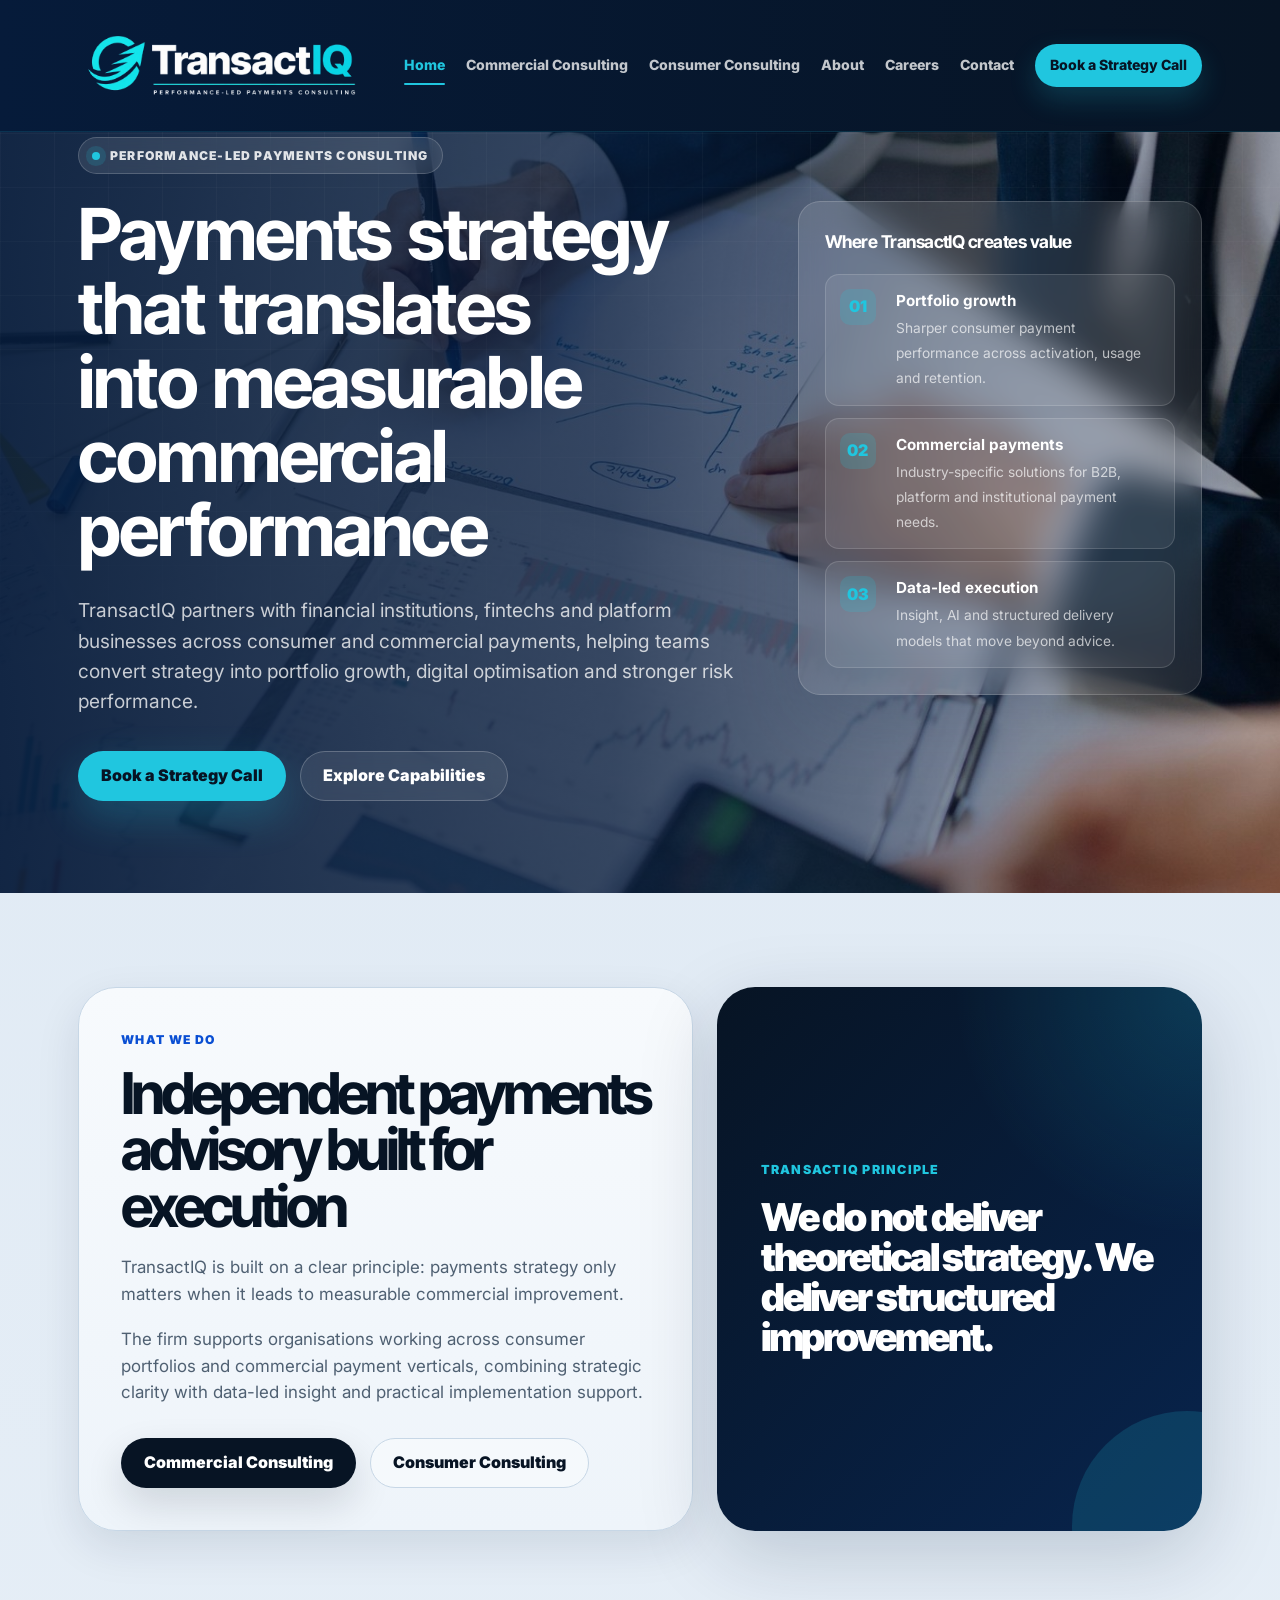
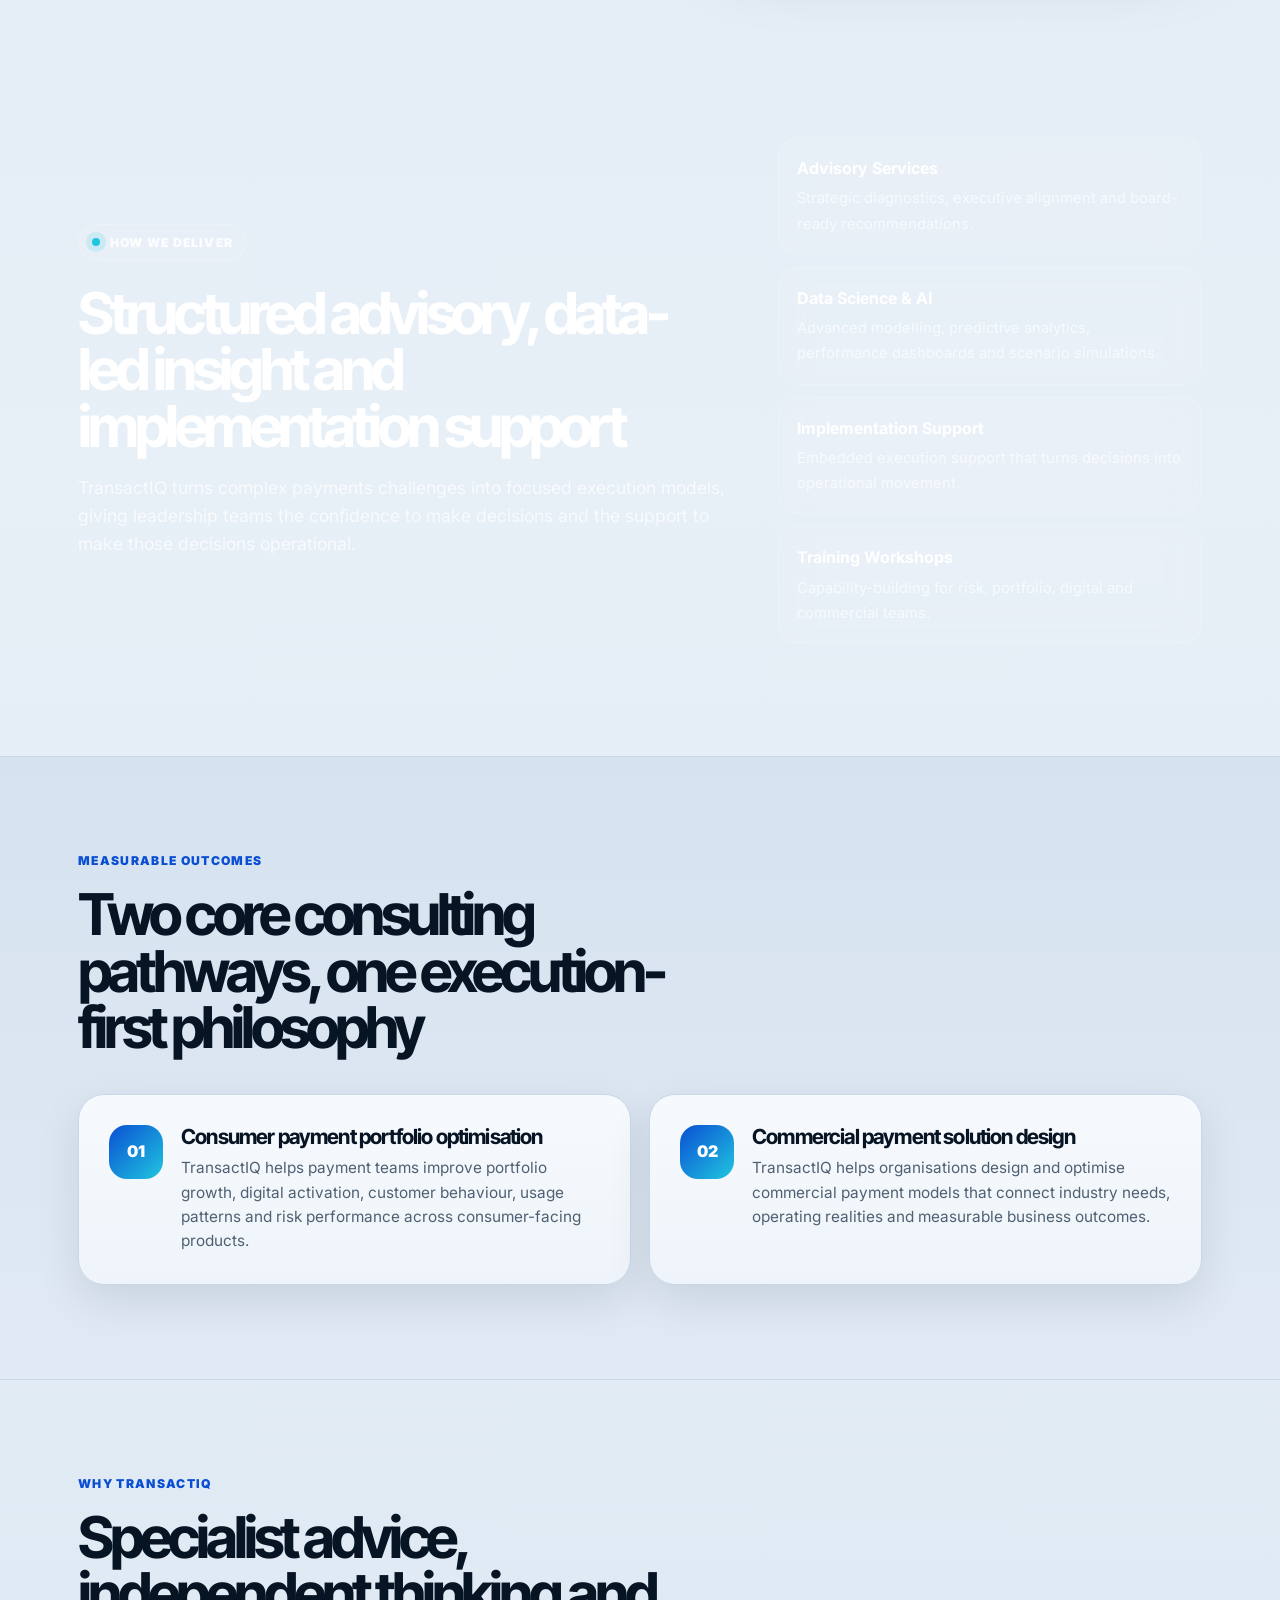
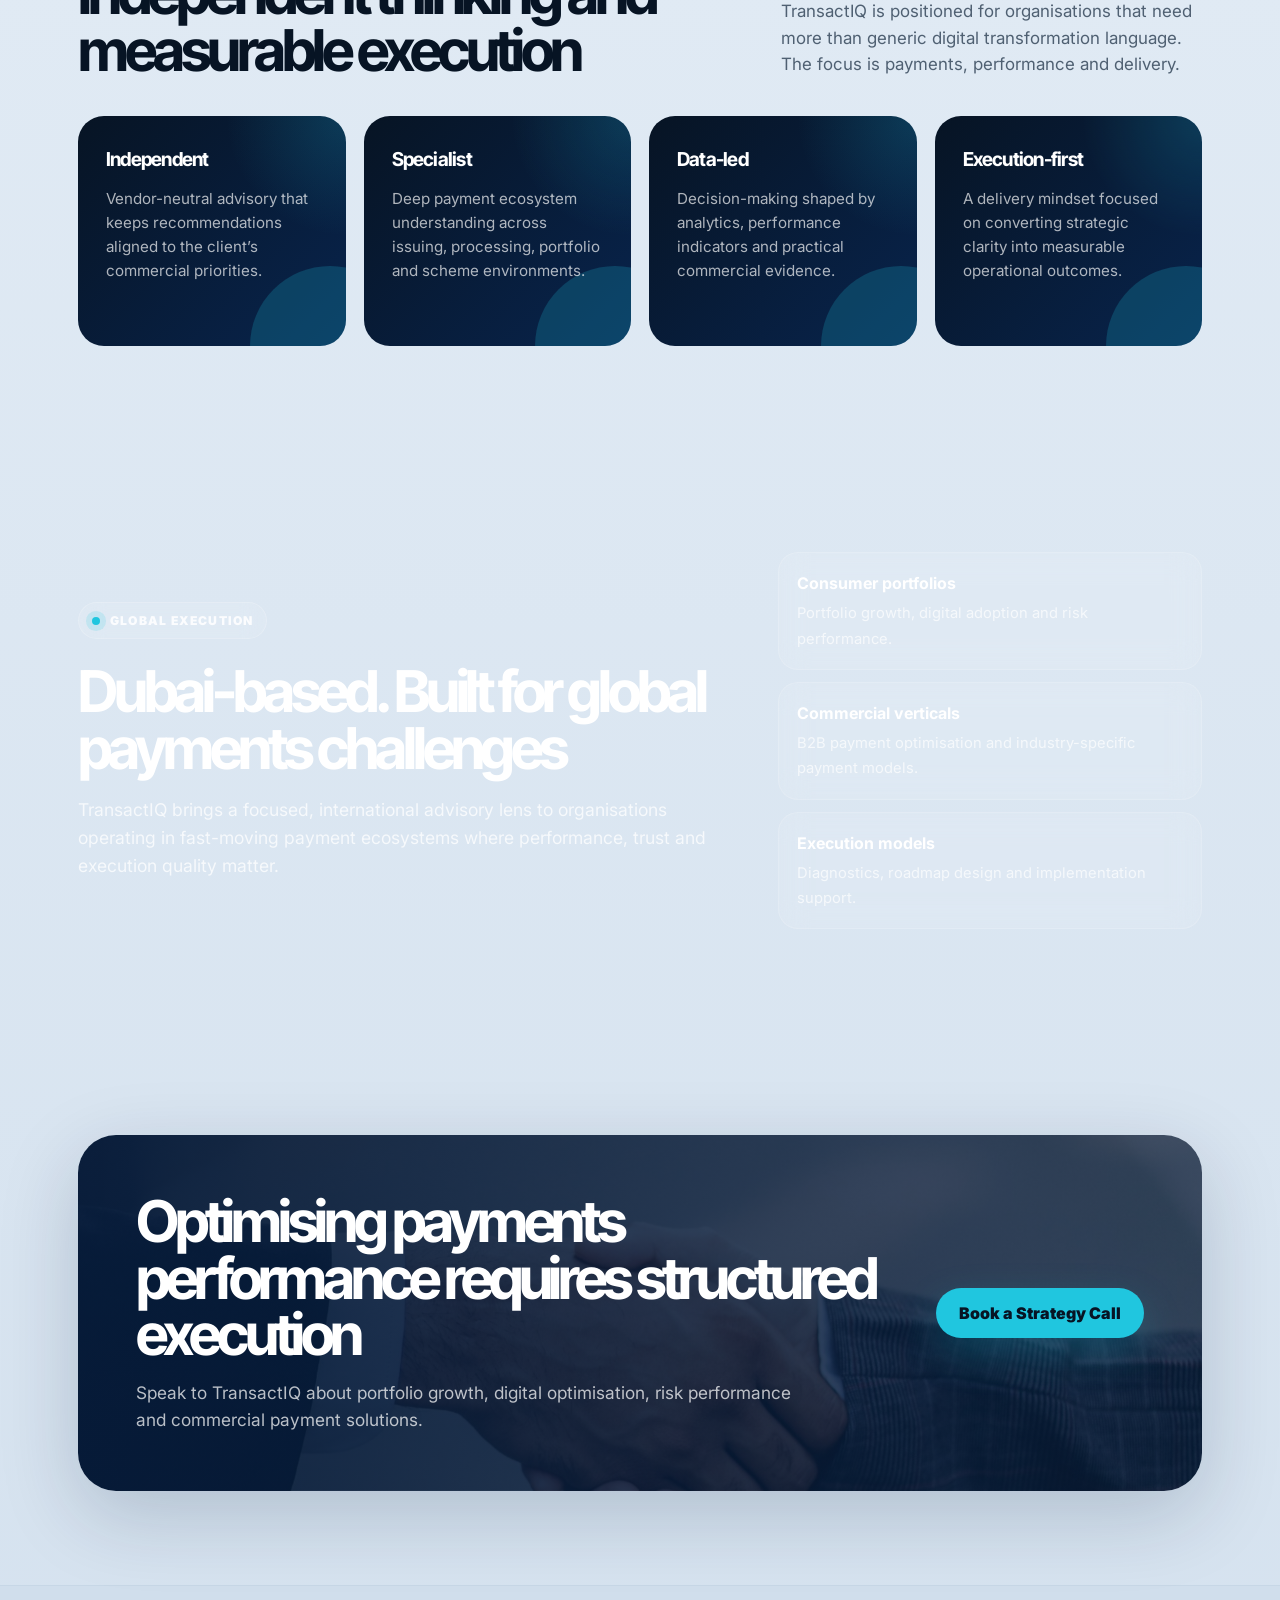
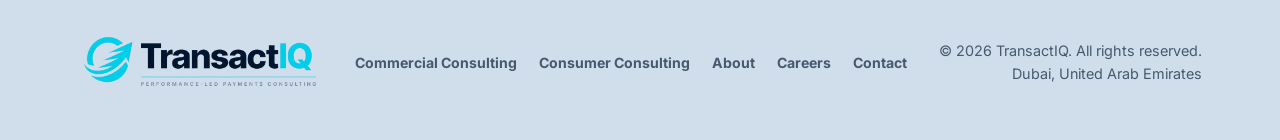
==== commit 19dc561e: "Remove full stops from homepage headings" ====
--- a/transactiq-site/index.html
+++ b/transactiq-site/index.html
@@ -47,7 +47,7 @@
         <div class="hero-inner">
           <div class="reveal">
             <div class="eyebrow"><span></span> Performance-led payments consulting</div>
-            <h1>Payments strategy that translates into measurable commercial performance.</h1>
+            <h1>Payments strategy that translates into measurable commercial performance</h1>
             <p class="hero-copy">
               TransactIQ partners with financial institutions, fintechs and platform businesses across consumer and commercial payments, helping teams convert strategy into portfolio growth, digital optimisation and stronger risk performance.
             </p>
@@ -81,7 +81,7 @@
         <div class="split-panel">
           <div class="editorial reveal">
             <div class="kicker">What we do</div>
-            <h2>Independent payments advisory built for execution.</h2>
+            <h2>Independent payments advisory built for execution</h2>
             <p>
               TransactIQ is built on a clear principle: payments strategy only matters when it leads to measurable commercial improvement.
             </p>
@@ -104,7 +104,7 @@
         <div class="image-band-inner">
           <div class="reveal">
             <div class="eyebrow"><span></span> How we deliver</div>
-            <h2>Structured advisory, data-led insight and implementation support.</h2>
+            <h2>Structured advisory, data-led insight and implementation support</h2>
             <p>
               TransactIQ turns complex payments challenges into focused execution models, giving leadership teams the confidence to make decisions and the support to make those decisions operational.
             </p>
@@ -123,7 +123,7 @@
           <div class="section-heading reveal section-heading-wide">
             <div>
               <div class="kicker">Measurable outcomes</div>
-              <h2>Two core consulting pathways, one execution-first philosophy.</h2>
+              <h2>Two core consulting pathways, one execution-first philosophy</h2>
             </div>
           </div>
 
@@ -150,7 +150,7 @@
         <div class="section-heading reveal">
           <div>
             <div class="kicker">Why TransactIQ</div>
-            <h2>Specialist advice, independent thinking and measurable execution.</h2>
+            <h2>Specialist advice, independent thinking and measurable execution</h2>
           </div>
           <p>
             TransactIQ is positioned for organisations that need more than generic digital transformation language. The focus is payments, performance and delivery.
@@ -181,7 +181,7 @@
         <div class="image-band-inner">
           <div class="reveal">
             <div class="eyebrow"><span></span> Global execution</div>
-            <h2>Dubai-based. Built for global payments challenges.</h2>
+            <h2>Dubai-based. Built for global payments challenges</h2>
             <p>
               TransactIQ brings a focused, international advisory lens to organisations operating in fast-moving payment ecosystems where performance, trust and execution quality matter.
             </p>
@@ -197,7 +197,7 @@
       <section class="final-cta">
         <div class="cta-panel reveal">
           <div>
-            <h2>Optimising payments performance requires structured execution.</h2>
+            <h2>Optimising payments performance requires structured execution</h2>
             <p>
               Speak to TransactIQ about portfolio growth, digital optimisation, risk performance and commercial payment solutions.
             </p>
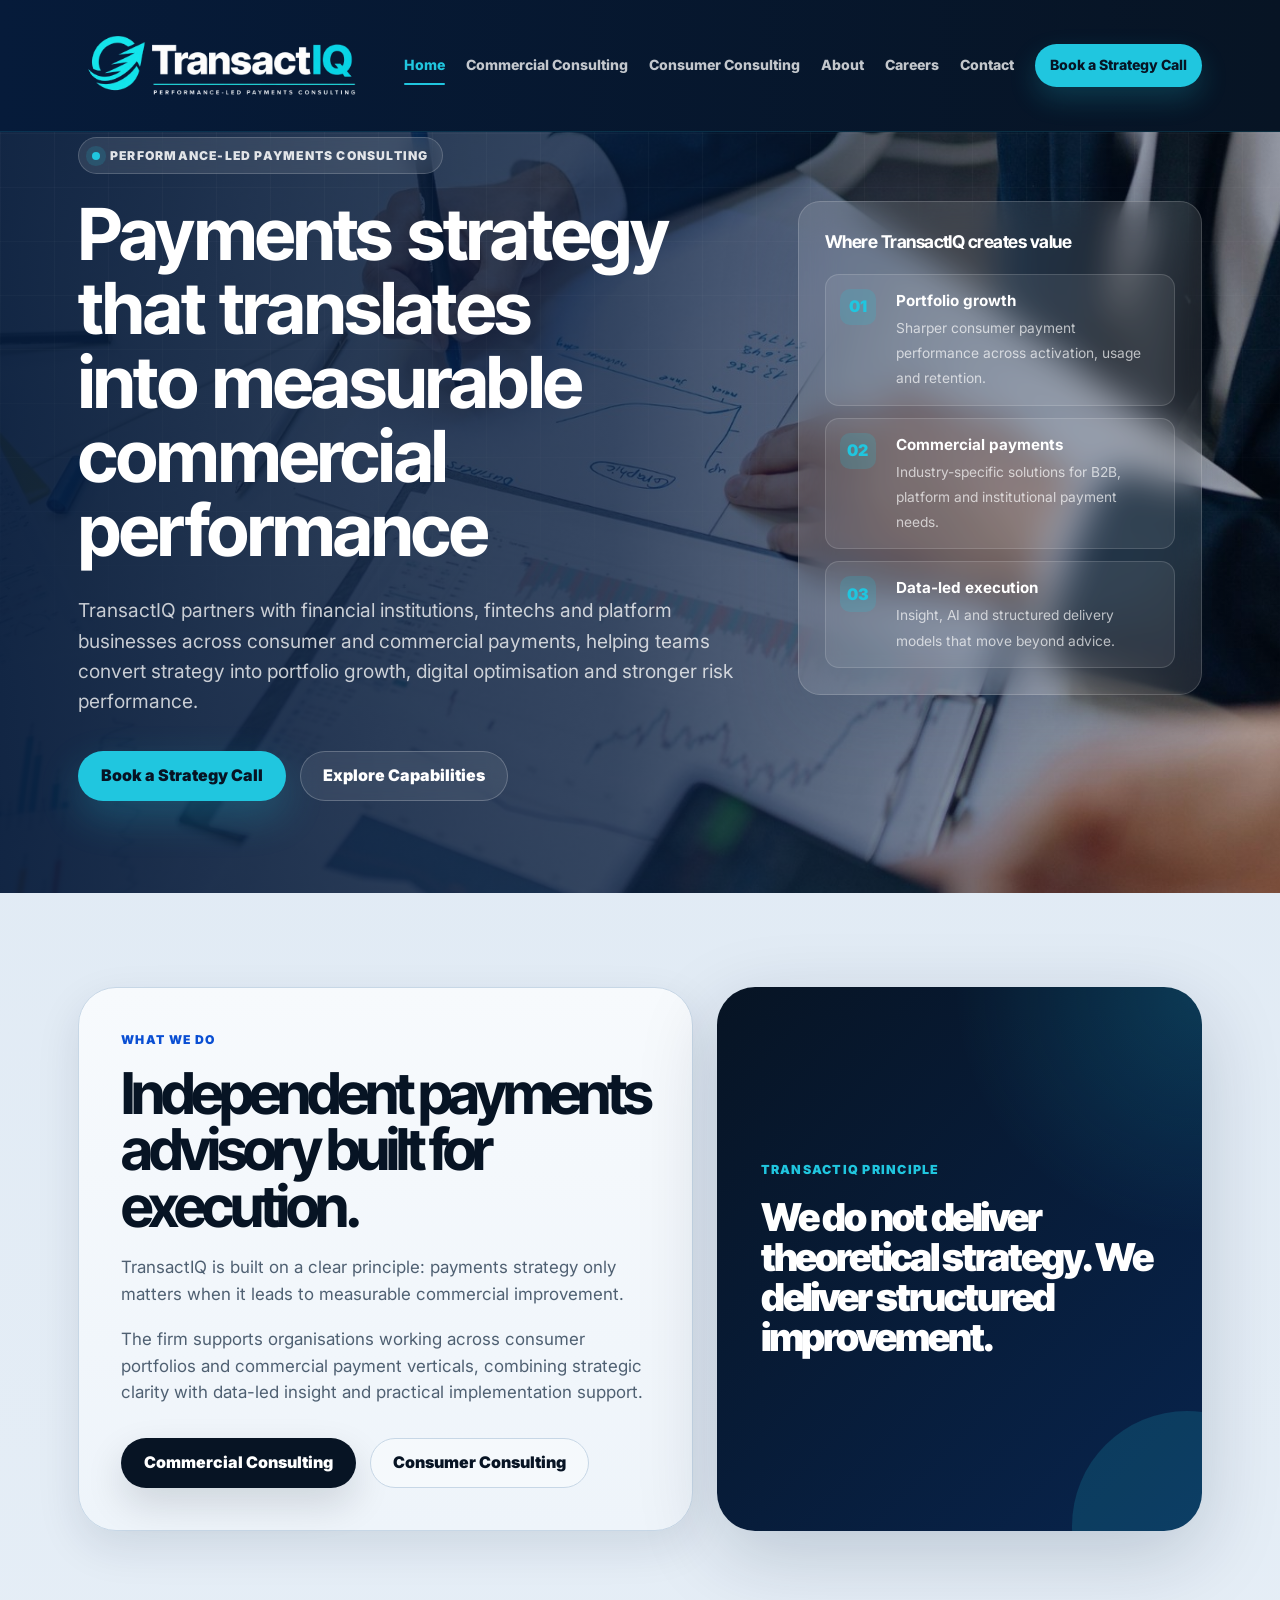
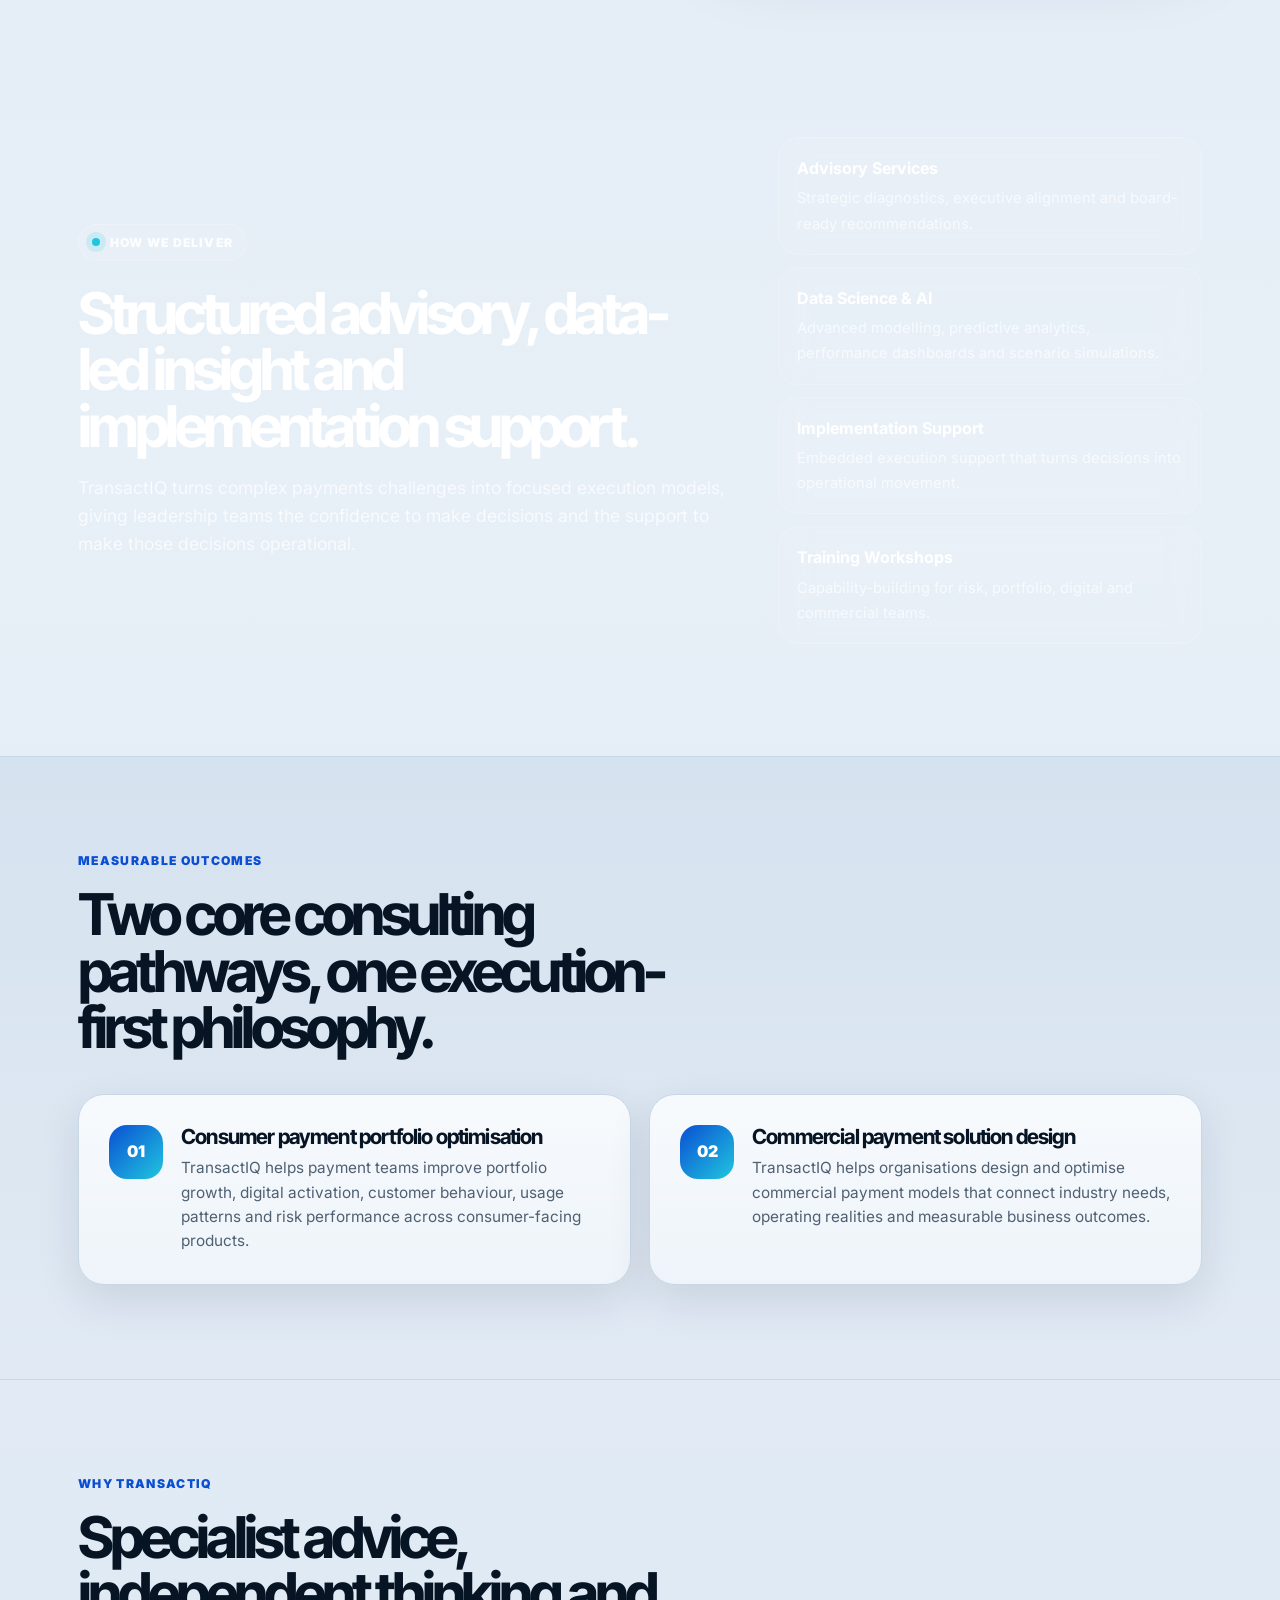
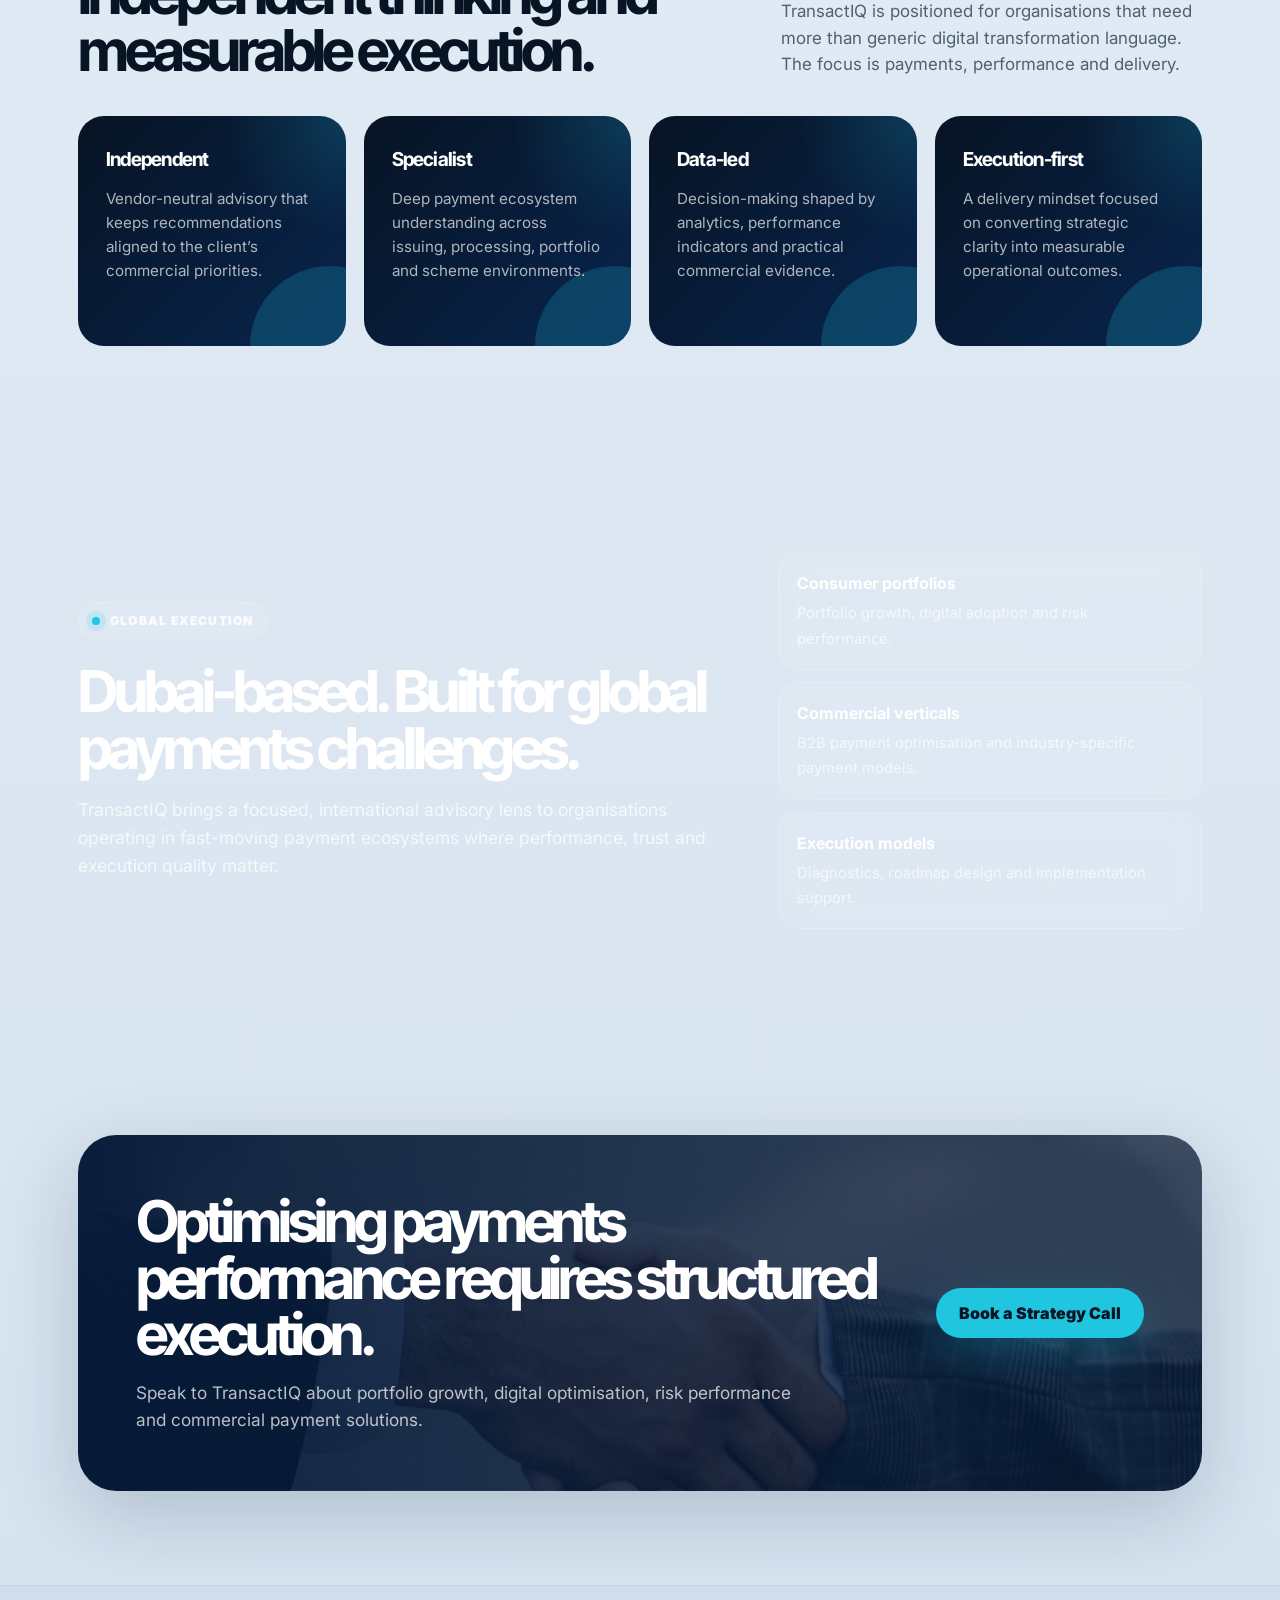
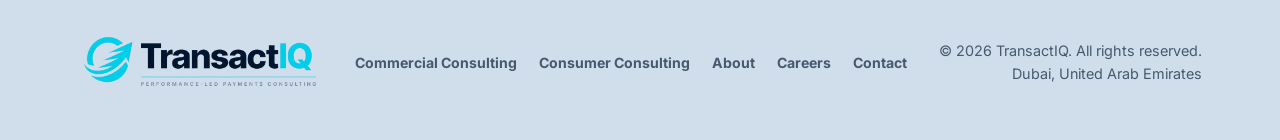
==== commit cb82016d: "Restore full stops on homepage section headings" ====
--- a/transactiq-site/index.html
+++ b/transactiq-site/index.html
@@ -81,7 +81,7 @@
         <div class="split-panel">
           <div class="editorial reveal">
             <div class="kicker">What we do</div>
-            <h2>Independent payments advisory built for execution</h2>
+            <h2>Independent payments advisory built for execution.</h2>
             <p>
               TransactIQ is built on a clear principle: payments strategy only matters when it leads to measurable commercial improvement.
             </p>
@@ -104,7 +104,7 @@
         <div class="image-band-inner">
           <div class="reveal">
             <div class="eyebrow"><span></span> How we deliver</div>
-            <h2>Structured advisory, data-led insight and implementation support</h2>
+            <h2>Structured advisory, data-led insight and implementation support.</h2>
             <p>
               TransactIQ turns complex payments challenges into focused execution models, giving leadership teams the confidence to make decisions and the support to make those decisions operational.
             </p>
@@ -123,7 +123,7 @@
           <div class="section-heading reveal section-heading-wide">
             <div>
               <div class="kicker">Measurable outcomes</div>
-              <h2>Two core consulting pathways, one execution-first philosophy</h2>
+              <h2>Two core consulting pathways, one execution-first philosophy.</h2>
             </div>
           </div>
 
@@ -150,7 +150,7 @@
         <div class="section-heading reveal">
           <div>
             <div class="kicker">Why TransactIQ</div>
-            <h2>Specialist advice, independent thinking and measurable execution</h2>
+            <h2>Specialist advice, independent thinking and measurable execution.</h2>
           </div>
           <p>
             TransactIQ is positioned for organisations that need more than generic digital transformation language. The focus is payments, performance and delivery.
@@ -181,7 +181,7 @@
         <div class="image-band-inner">
           <div class="reveal">
             <div class="eyebrow"><span></span> Global execution</div>
-            <h2>Dubai-based. Built for global payments challenges</h2>
+            <h2>Dubai-based. Built for global payments challenges.</h2>
             <p>
               TransactIQ brings a focused, international advisory lens to organisations operating in fast-moving payment ecosystems where performance, trust and execution quality matter.
             </p>
@@ -197,7 +197,7 @@
       <section class="final-cta">
         <div class="cta-panel reveal">
           <div>
-            <h2>Optimising payments performance requires structured execution</h2>
+            <h2>Optimising payments performance requires structured execution.</h2>
             <p>
               Speak to TransactIQ about portfolio growth, digital optimisation, risk performance and commercial payment solutions.
             </p>
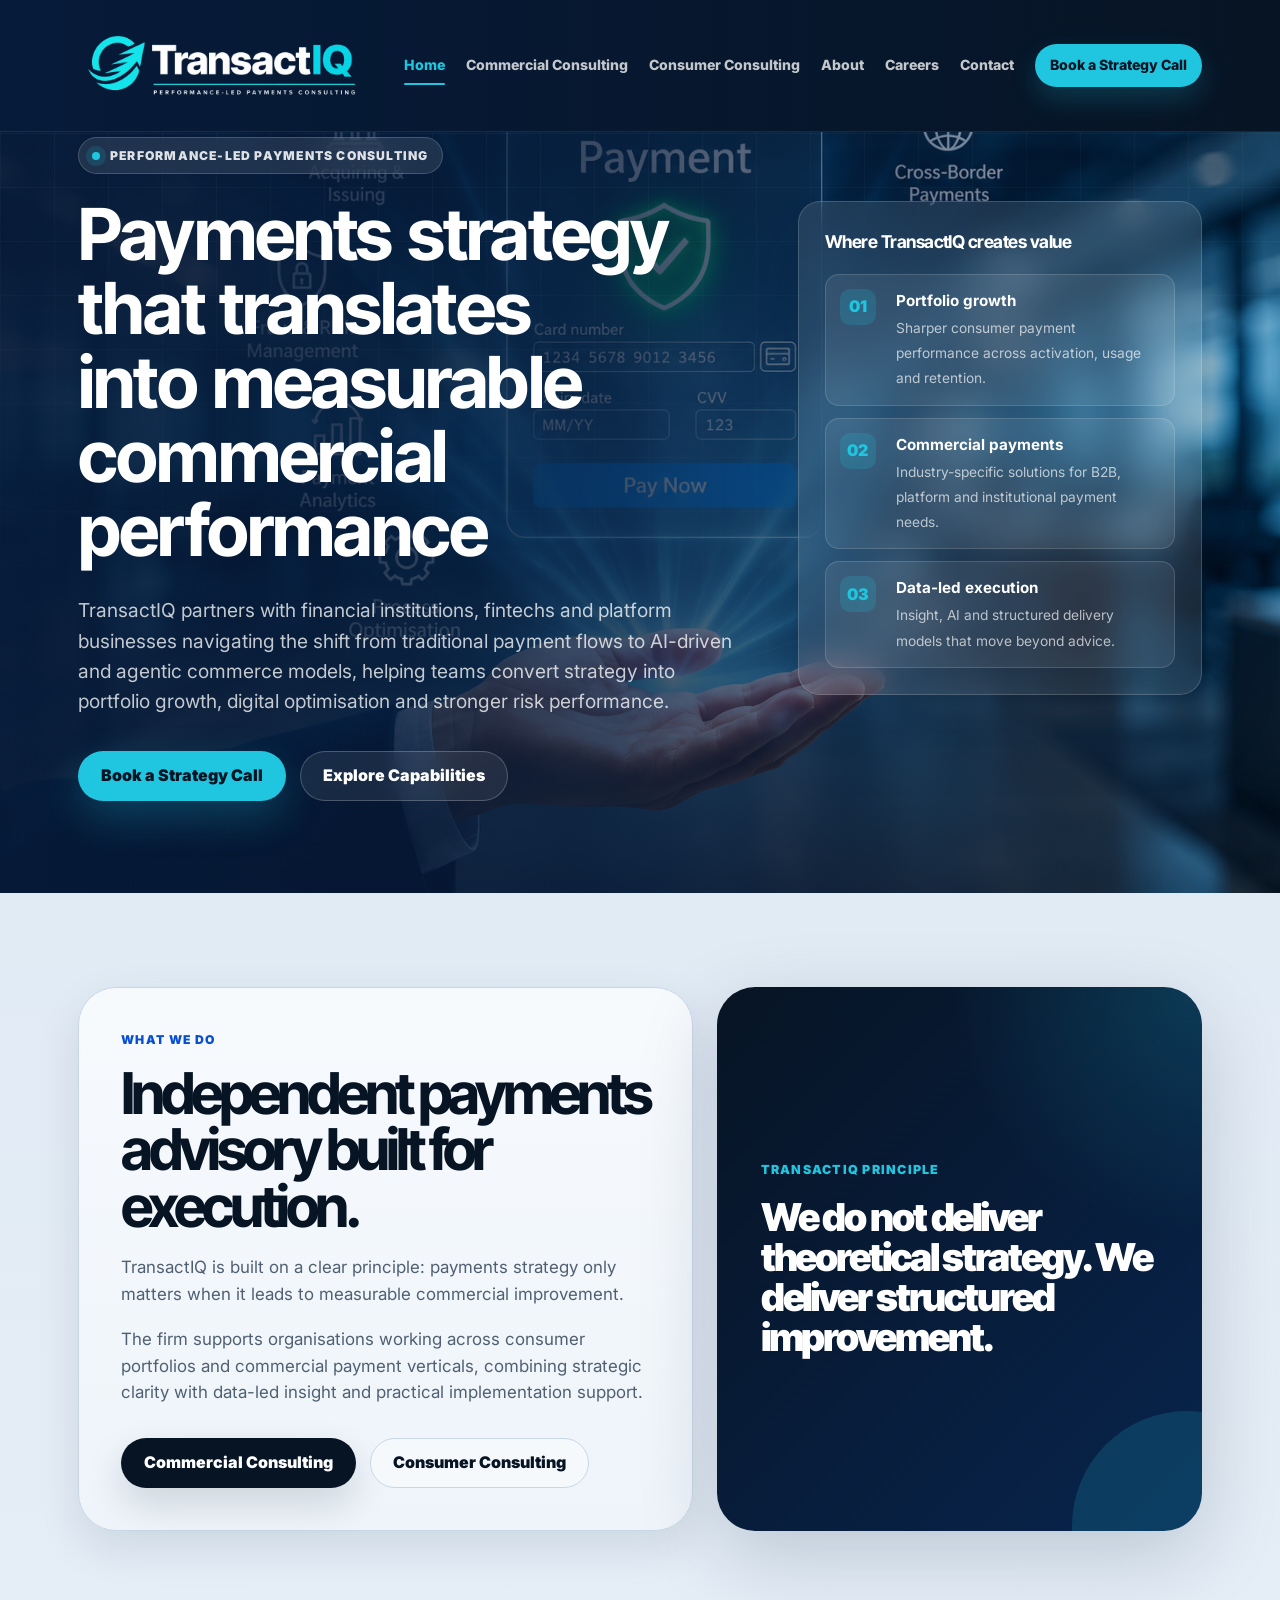
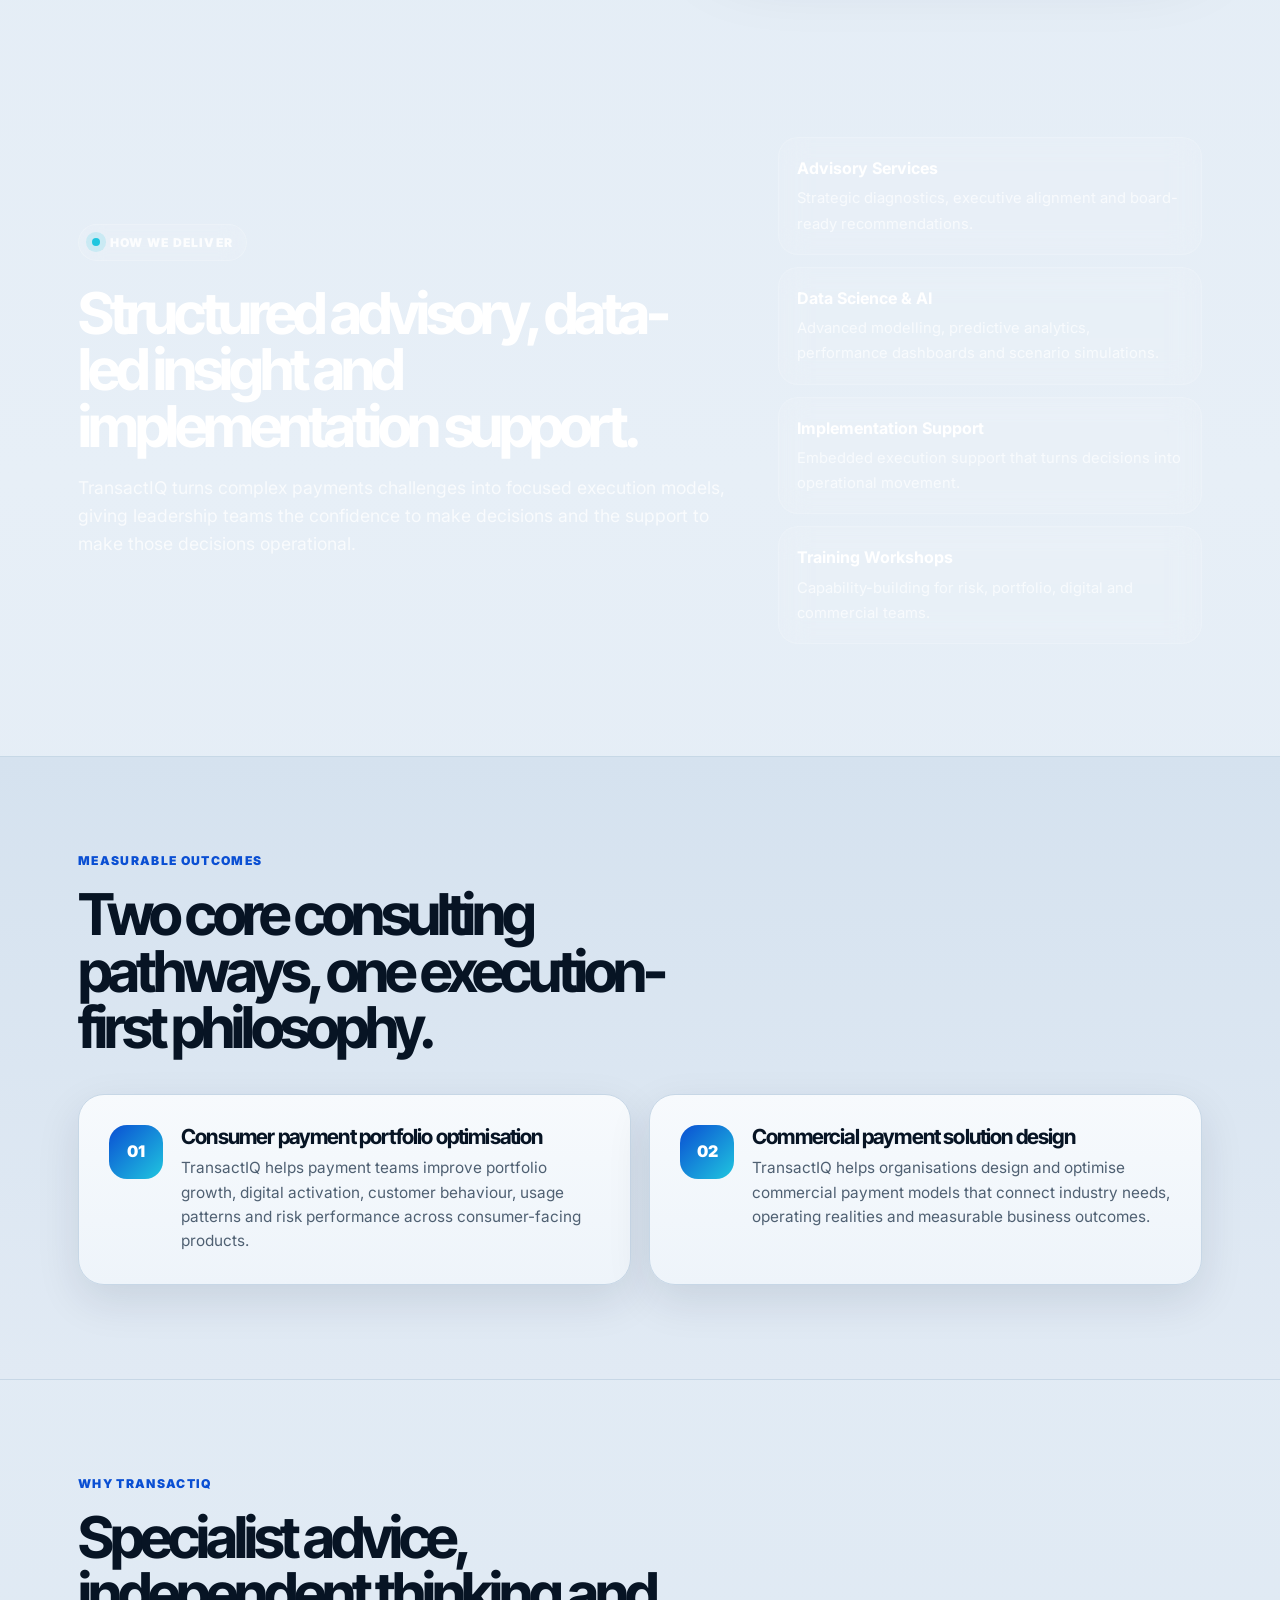
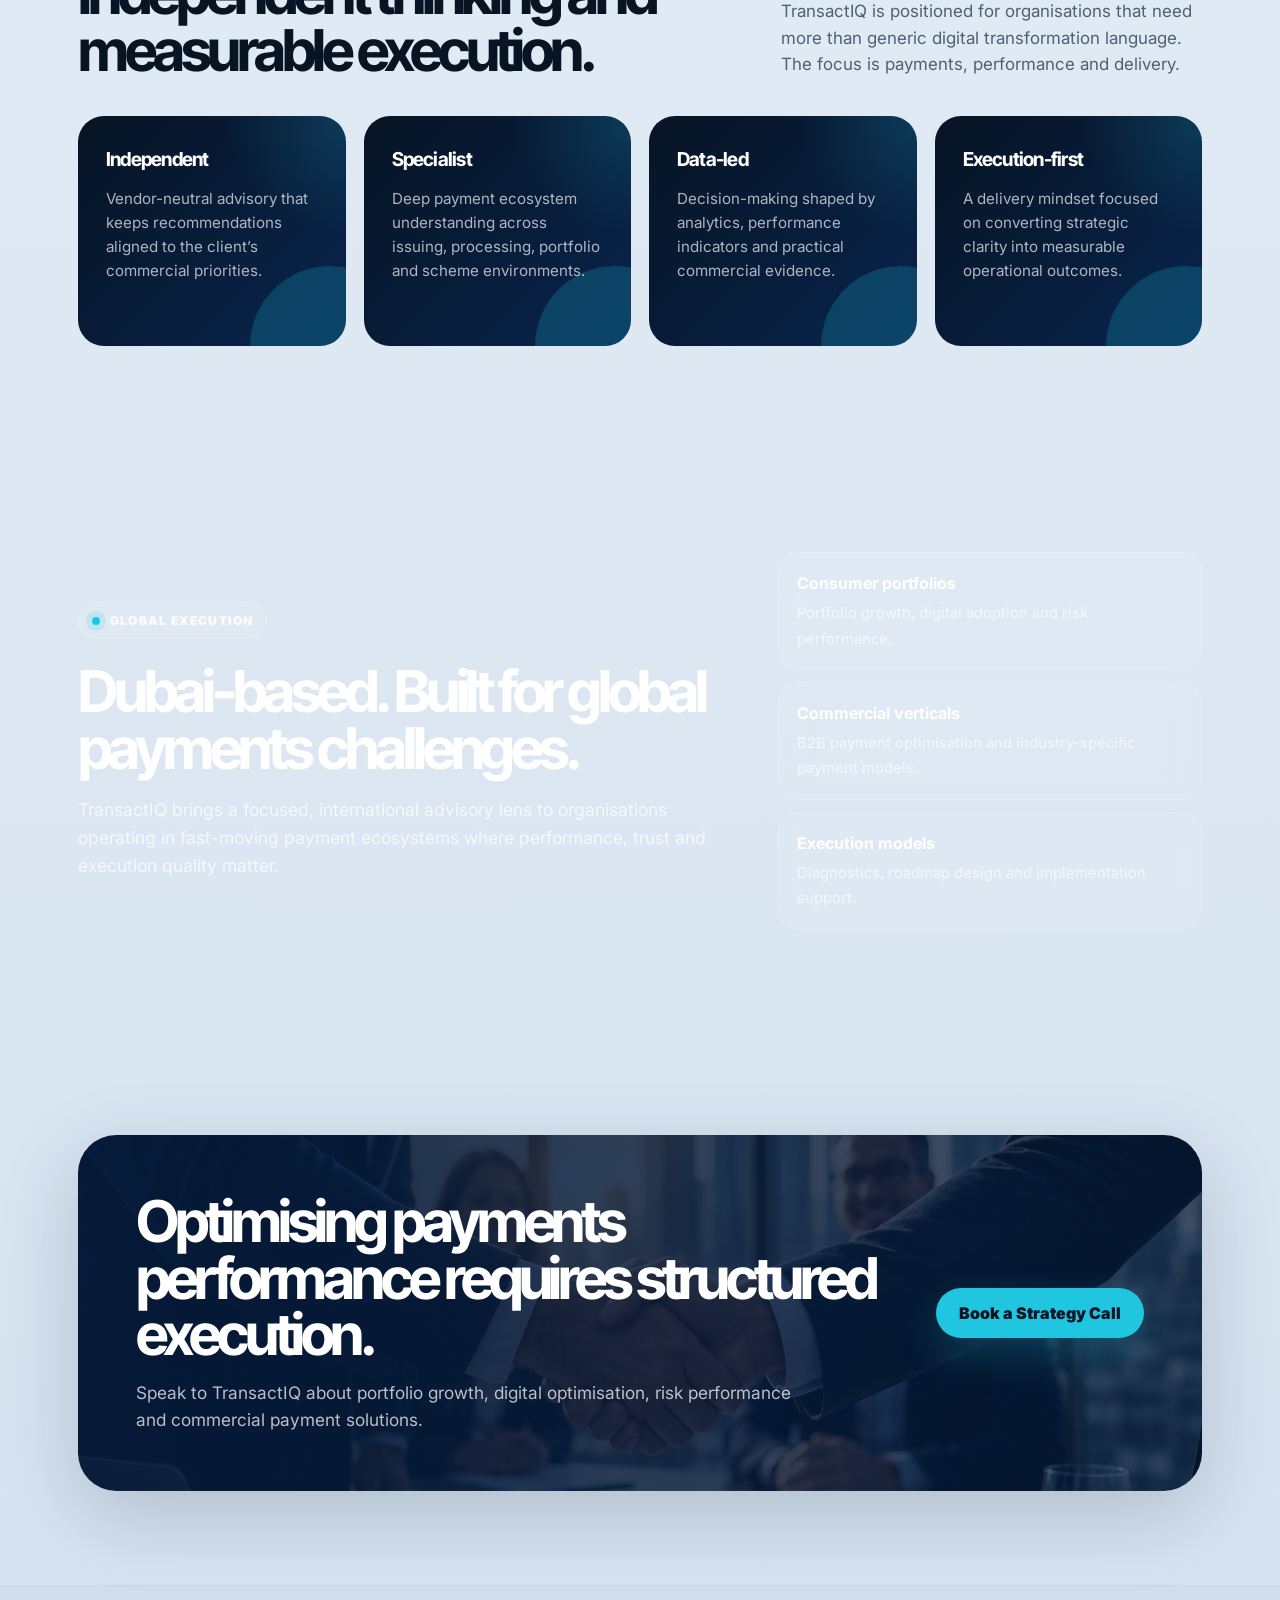
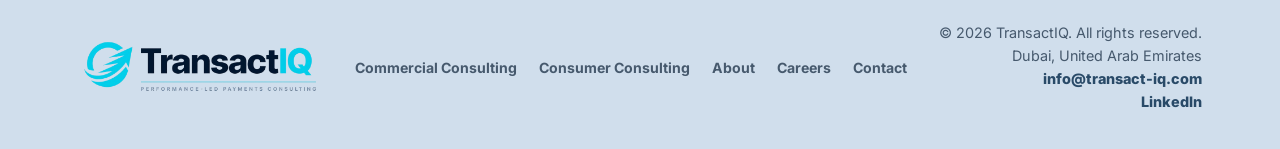
==== commit 7870e432: "Update homepage hero copy for agentic commerce" ====
--- a/transactiq-site/index.html
+++ b/transactiq-site/index.html
@@ -24,7 +24,7 @@
     <header class="site-header">
       <div class="nav-shell">
         <a class="brand" href="index.html" aria-label="TransactIQ home">
-          <img src="assets/images/transactiq-logo.png" alt="TransactIQ">
+          <img src="assets/images/transactiq-logo-light-text.png" alt="TransactIQ">
         </a>
 
         <button class="nav-toggle" type="button" aria-label="Open navigation" aria-expanded="false">
@@ -49,7 +49,7 @@
             <div class="eyebrow"><span></span> Performance-led payments consulting</div>
             <h1>Payments strategy that translates into measurable commercial performance</h1>
             <p class="hero-copy">
-              TransactIQ partners with financial institutions, fintechs and platform businesses across consumer and commercial payments, helping teams convert strategy into portfolio growth, digital optimisation and stronger risk performance.
+              TransactIQ partners with financial institutions, fintechs and platform businesses navigating the shift from traditional payment flows to AI-driven and agentic commerce models, helping teams convert strategy into portfolio growth, digital optimisation and stronger risk performance.
             </p>
             <div class="hero-actions">
               <a class="btn btn-primary" href="contact.html#contact-form">Book a Strategy Call</a>
@@ -209,7 +209,7 @@
     <footer class="site-footer">
       <div class="footer-inner">
         <a class="footer-brand" href="index.html" aria-label="TransactIQ home">
-          <img src="assets/images/transactiq-logo.png" alt="TransactIQ">
+          <img src="assets/images/transactiq-logo-dark-text.png" alt="TransactIQ">
         </a>
         <div class="footer-links">
           <a href="commercial-consulting.html">Commercial Consulting</a>
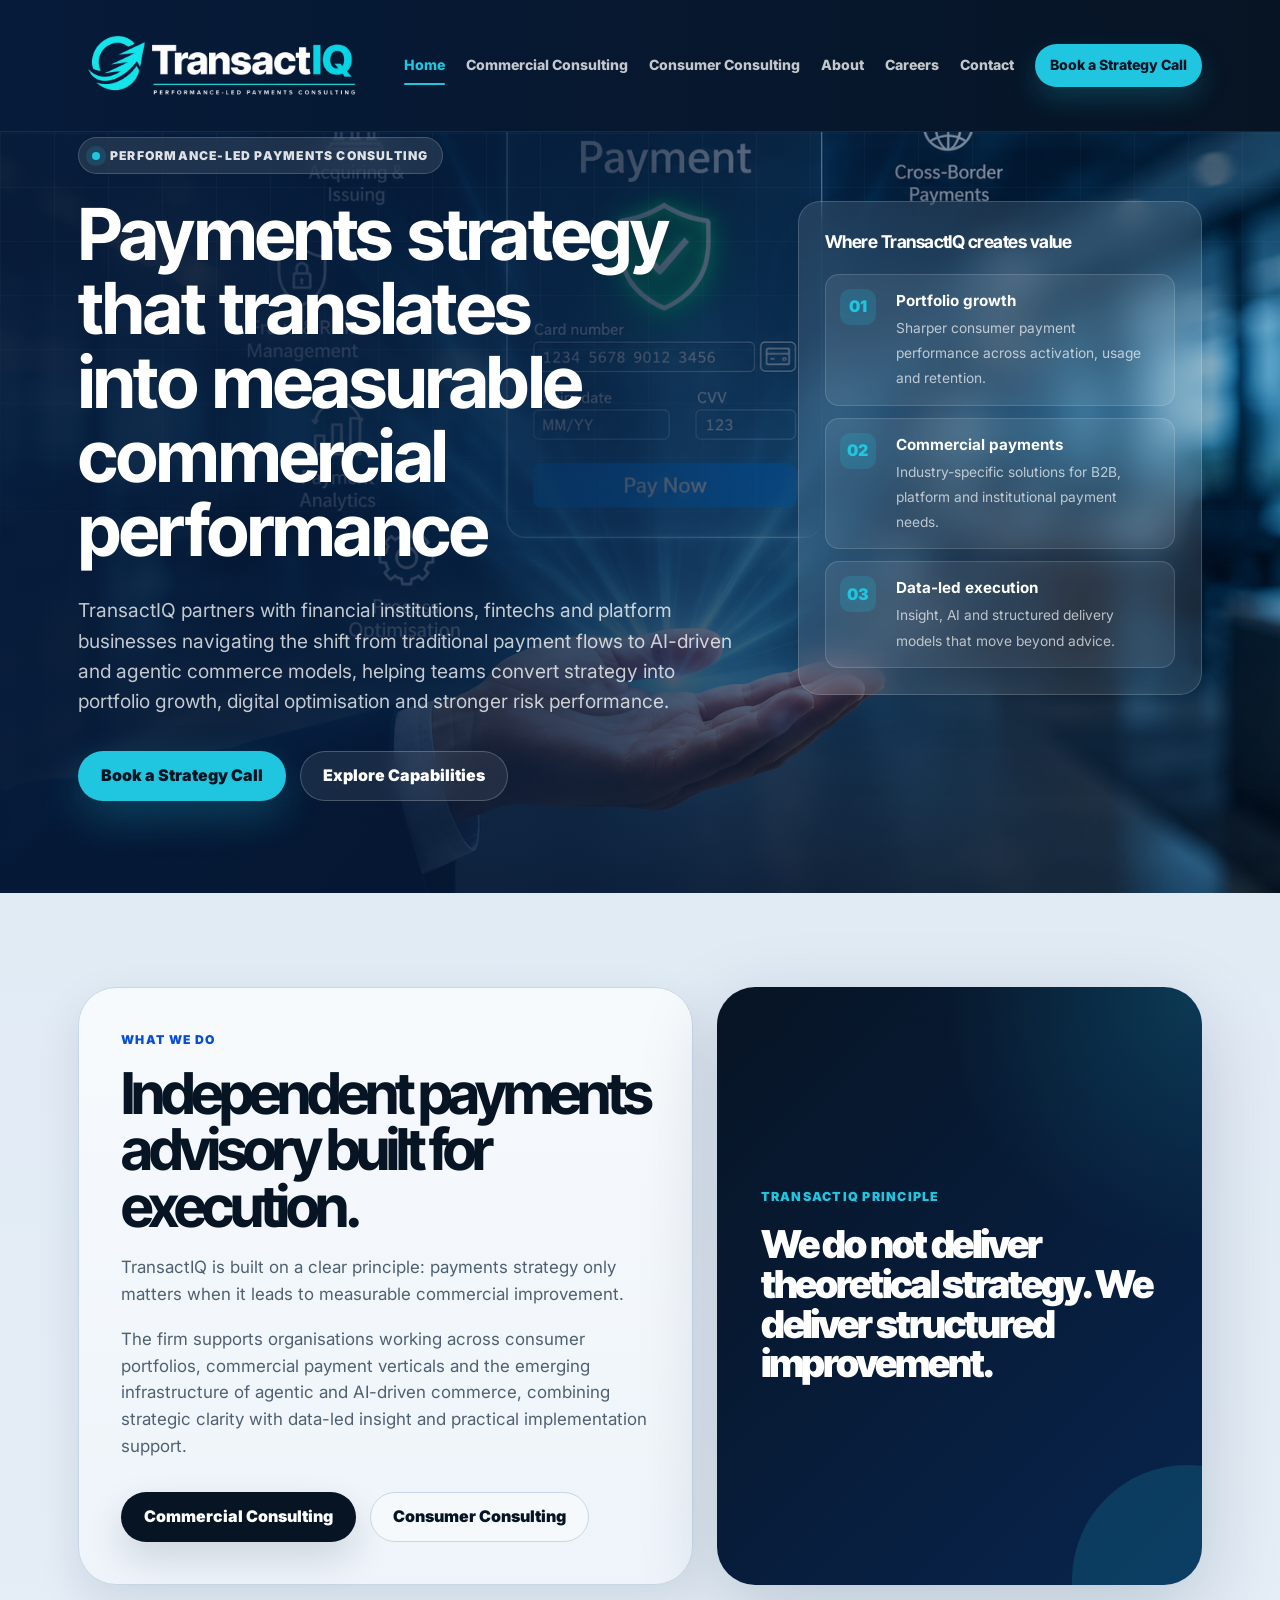
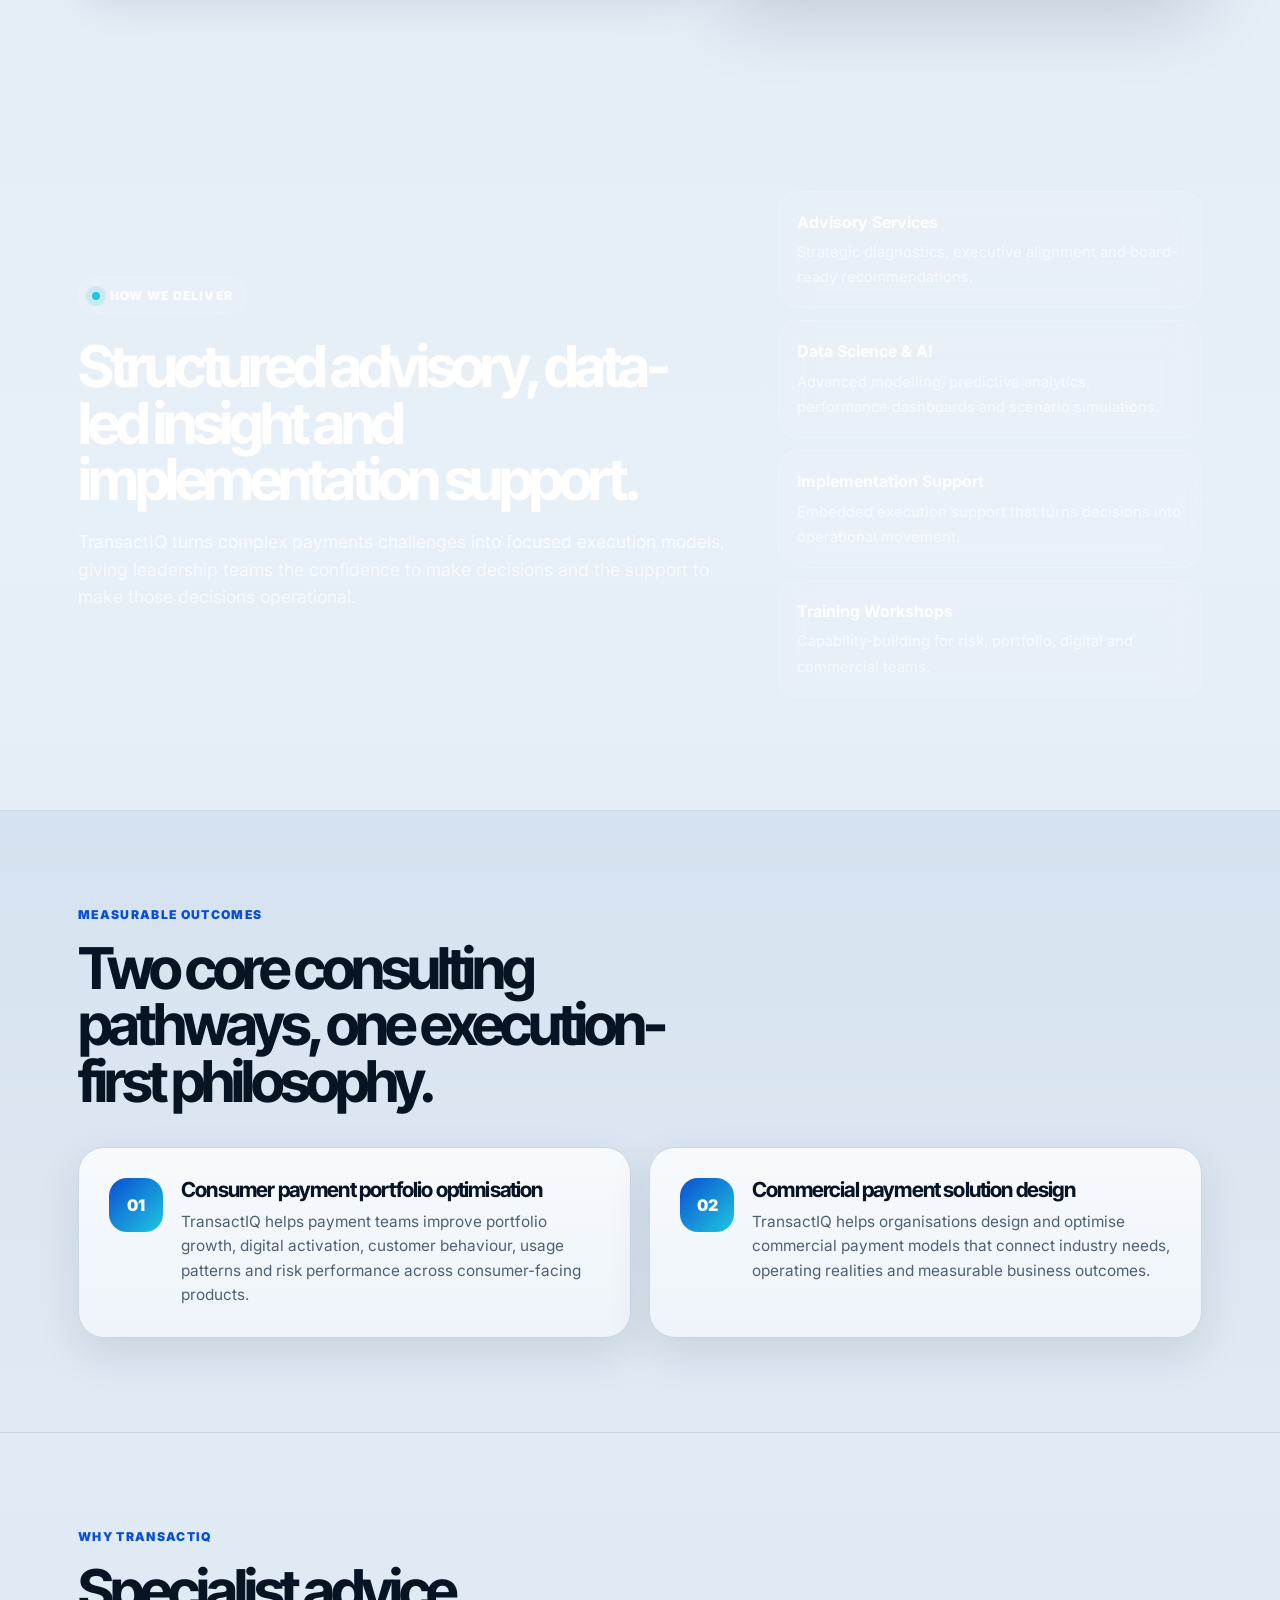
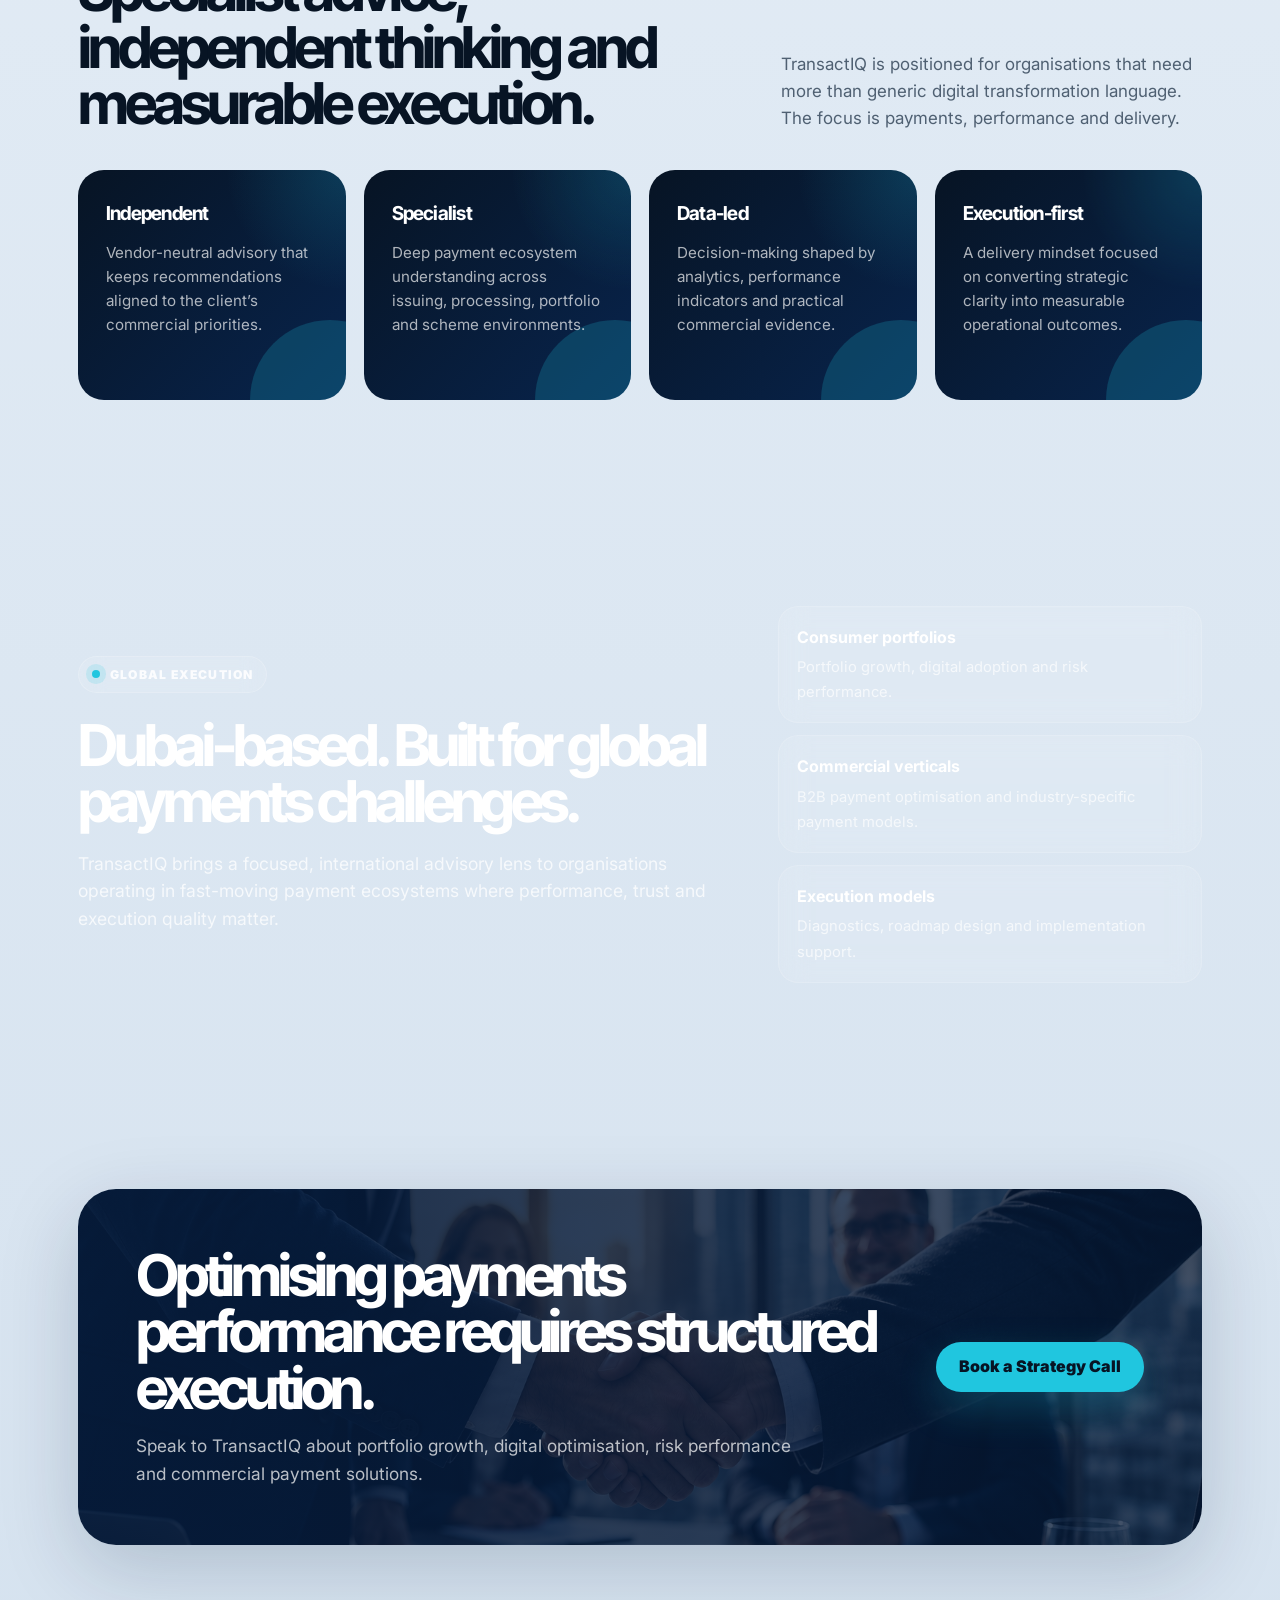
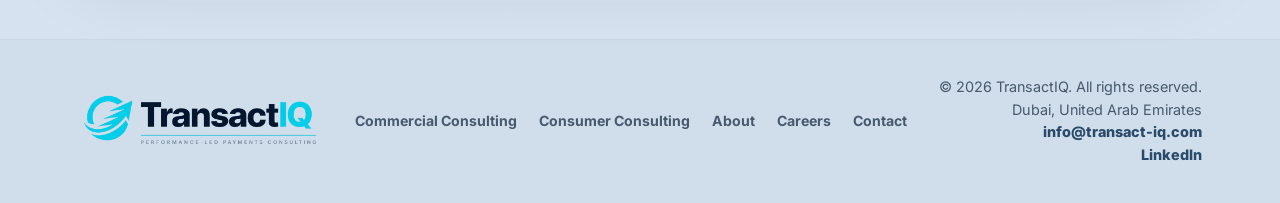
==== commit 9e972c1b: "Update homepage support copy for agentic commerce infrastructure" ====
--- a/transactiq-site/index.html
+++ b/transactiq-site/index.html
@@ -86,7 +86,7 @@
               TransactIQ is built on a clear principle: payments strategy only matters when it leads to measurable commercial improvement.
             </p>
             <p>
-              The firm supports organisations working across consumer portfolios and commercial payment verticals, combining strategic clarity with data-led insight and practical implementation support.
+              The firm supports organisations working across consumer portfolios, commercial payment verticals and the emerging infrastructure of agentic and AI-driven commerce, combining strategic clarity with data-led insight and practical implementation support.
             </p>
             <div class="dual-actions">
               <a class="btn btn-dark" href="commercial-consulting.html">Commercial Consulting</a>
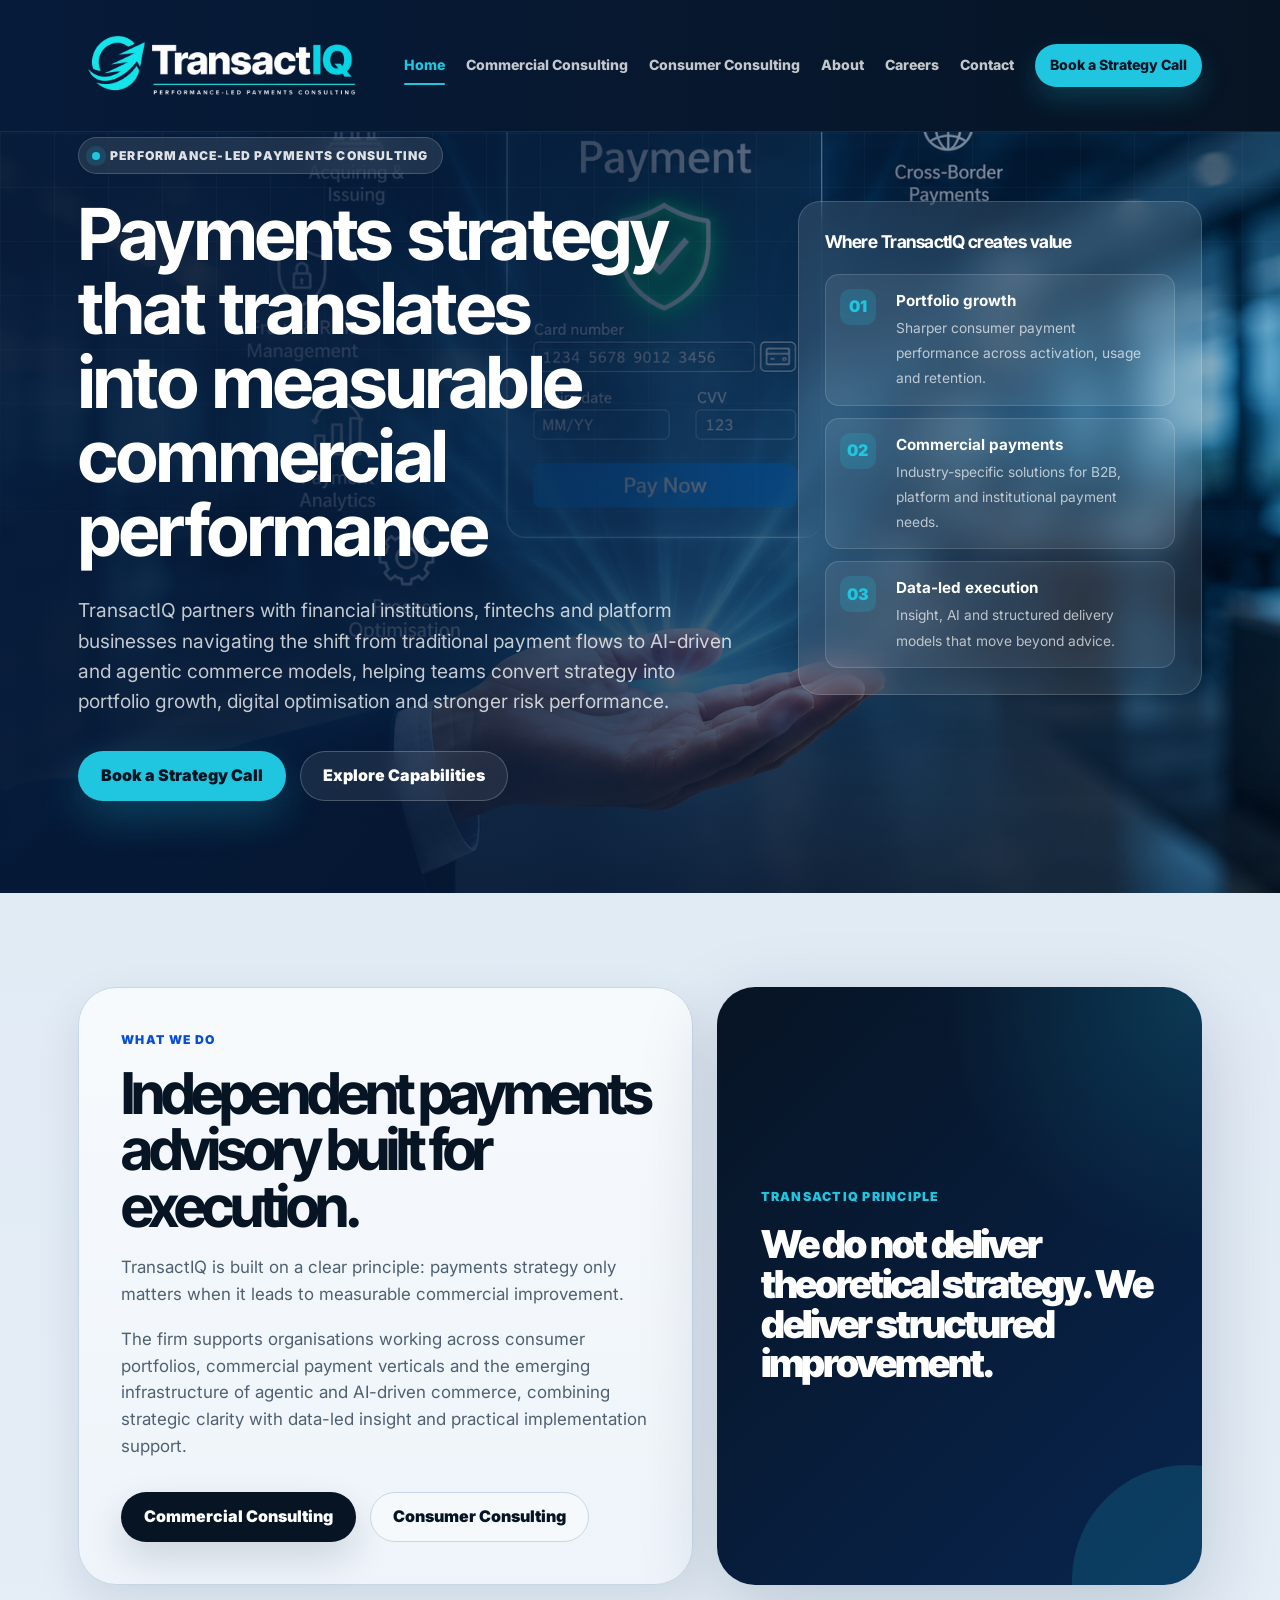
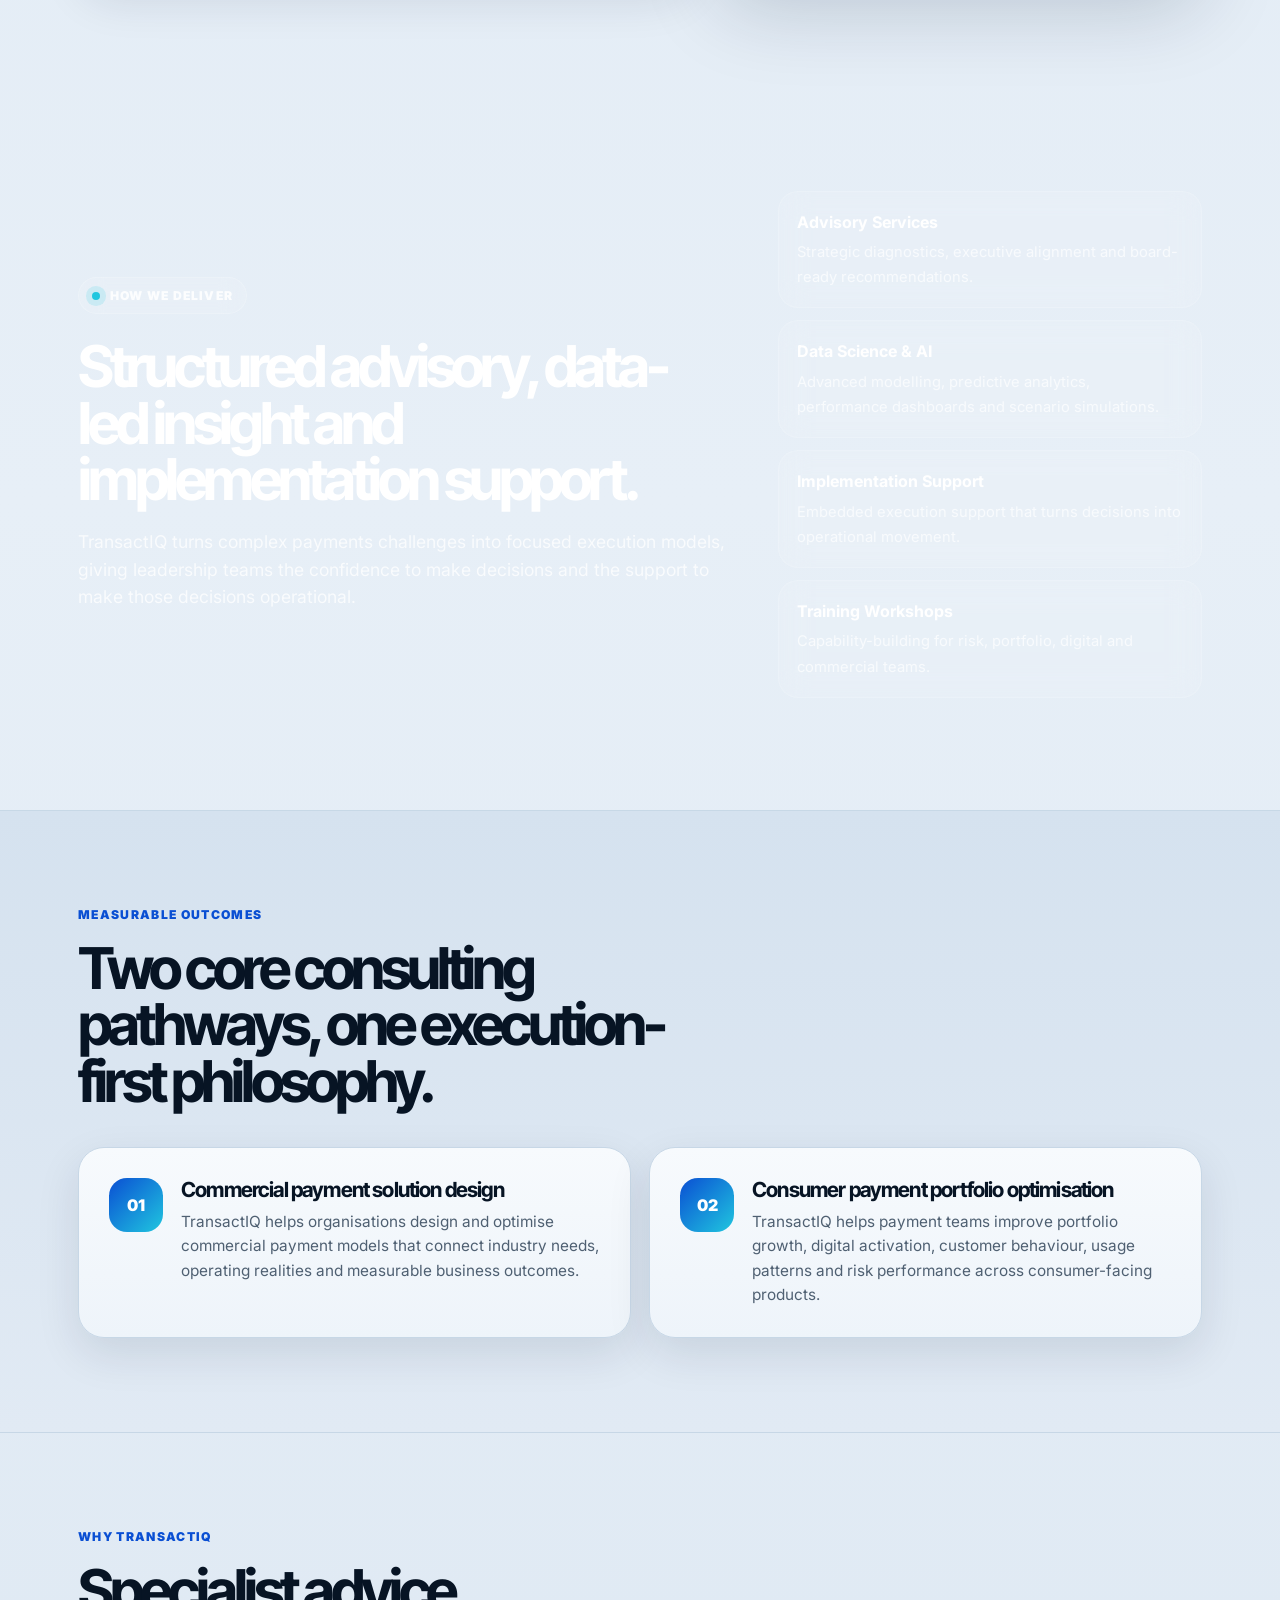
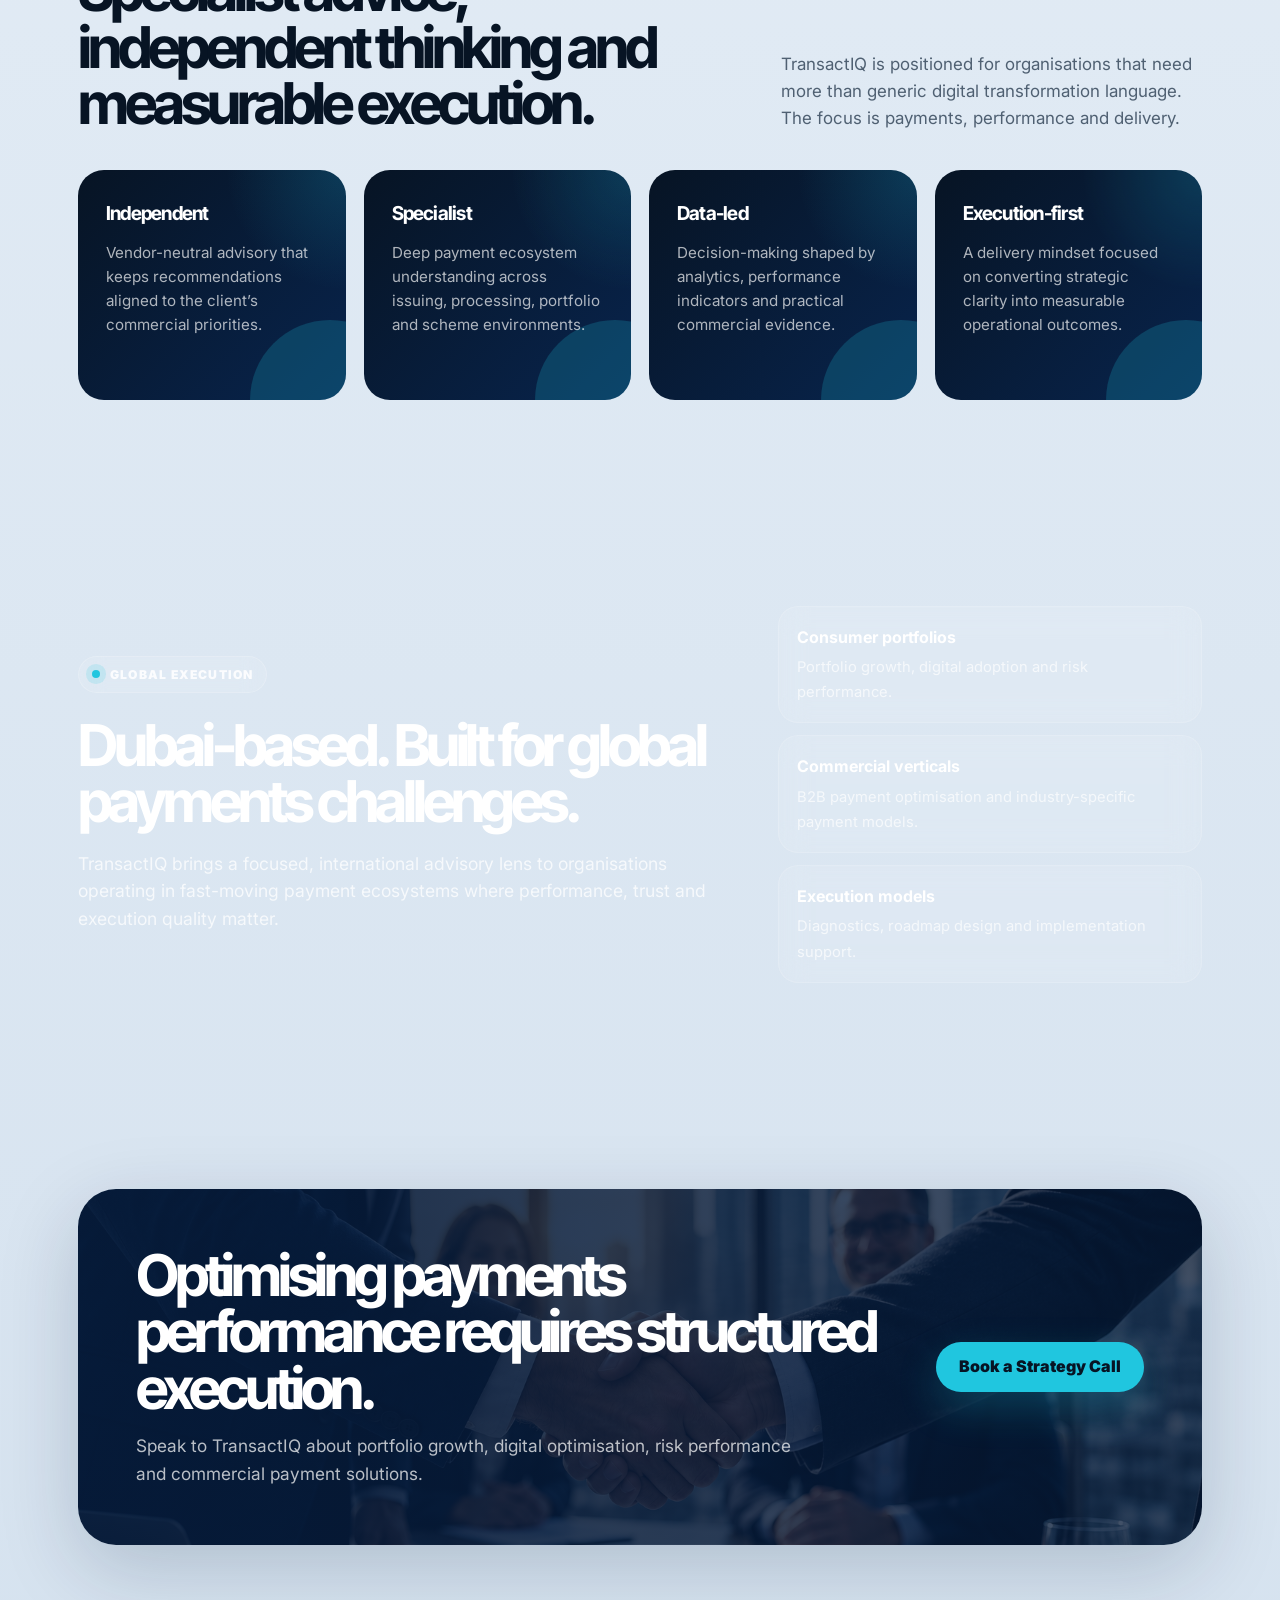
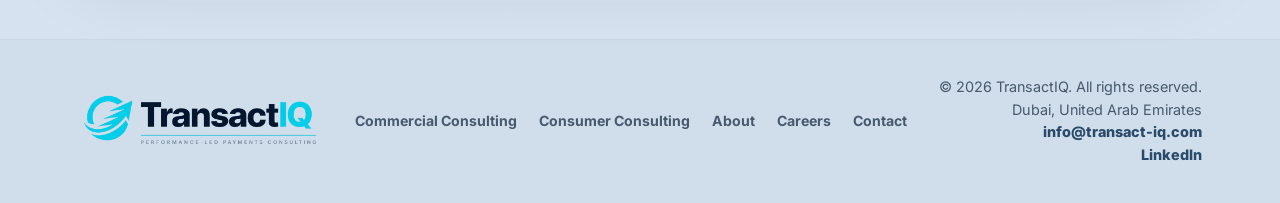
==== commit 7067fcb5: "Reorder homepage consulting pathway cards" ====
--- a/transactiq-site/index.html
+++ b/transactiq-site/index.html
@@ -131,15 +131,15 @@
             <article class="outcome-card reveal">
               <div class="number">01</div>
               <div>
-                <h3>Consumer payment portfolio optimisation</h3>
-                <p>TransactIQ helps payment teams improve portfolio growth, digital activation, customer behaviour, usage patterns and risk performance across consumer-facing products.</p>
+                <h3>Commercial payment solution design</h3>
+                <p>TransactIQ helps organisations design and optimise commercial payment models that connect industry needs, operating realities and measurable business outcomes.</p>
               </div>
             </article>
             <article class="outcome-card reveal">
               <div class="number">02</div>
               <div>
-                <h3>Commercial payment solution design</h3>
-                <p>TransactIQ helps organisations design and optimise commercial payment models that connect industry needs, operating realities and measurable business outcomes.</p>
+                <h3>Consumer payment portfolio optimisation</h3>
+                <p>TransactIQ helps payment teams improve portfolio growth, digital activation, customer behaviour, usage patterns and risk performance across consumer-facing products.</p>
               </div>
             </article>
           </div>
--- a/transactiq-site/assets/css/styles.css
+++ b/transactiq-site/assets/css/styles.css
@@ -1,1116 +1,3 @@
 @import url('https://fonts.googleapis.com/css2?family=Inter:wght@400;500;600;700;800;900&family=Inter+Tight:wght@600;700;800;900&display=swap');
-
-:root {
-  --ink: #071424;
-  --navy: #061b3a;
-  --navy-2: #08244d;
-  --blue: #0a4fd3;
-  --cyan: #20c6df;
-  --cyan-soft: rgba(32, 198, 223, 0.16);
-  --ice: #f4f8fc;
-  --white: #ffffff;
-  --muted: #637083;
-  --line: #dfe8f1;
-  --gold: #d7b56d;
-  --shadow: 0 24px 80px rgba(6, 27, 58, 0.16);
-  --soft-shadow: 0 14px 44px rgba(6, 27, 58, 0.09);
-  --radius: 26px;
-  --radius-lg: 38px;
-  --container: 1180px;
-}
-
-* {
-  box-sizing: border-box;
-  margin: 0;
-  padding: 0;
-}
-
-html {
-  scroll-behavior: smooth;
-}
-
-body {
-  font-family: Inter, system-ui, -apple-system, BlinkMacSystemFont, "Segoe UI", sans-serif;
-  color: var(--ink);
-  background: var(--white);
-  line-height: 1.58;
-  text-rendering: optimizeLegibility;
-}
-
-body.menu-open {
-  overflow: hidden;
-}
-
-a {
-  color: inherit;
-  text-decoration: none;
-}
-
-img {
-  max-width: 100%;
-  display: block;
-}
-
-.page {
-  overflow: hidden;
-}
-
-.skip-link {
-  position: absolute;
-  left: 16px;
-  top: -80px;
-  z-index: 999;
-  padding: 10px 14px;
-  border-radius: 999px;
-  background: var(--ink);
-  color: var(--white);
-  transition: top 0.2s ease;
-}
-
-.skip-link:focus {
-  top: 16px;
-}
-
-.site-header {
-  position: sticky;
-  top: 0;
-  z-index: 100;
-  background: rgba(255, 255, 255, 0.88);
-  border-bottom: 1px solid rgba(223, 232, 241, 0.9);
-  backdrop-filter: blur(18px);
-}
-
-.site-header.scrolled {
-  box-shadow: 0 14px 34px rgba(6, 27, 58, 0.07);
-}
-
-.nav-shell {
-  max-width: var(--container);
-  margin: 0 auto;
-  padding: 15px 28px;
-  display: flex;
-  justify-content: space-between;
-  align-items: center;
-  gap: 26px;
-}
-
-.brand {
-  display: inline-flex;
-  align-items: center;
-  gap: 12px;
-  min-width: 180px;
-}
-
-.brand img {
-  width: 178px;
-  height: auto;
-}
-
-.brand-text {
-  font-family: "Inter Tight", Inter, sans-serif;
-  font-weight: 900;
-  letter-spacing: -0.04em;
-  font-size: 1.4rem;
-  color: var(--navy);
-}
-
-.nav-links {
-  display: flex;
-  align-items: center;
-  justify-content: flex-end;
-  gap: 21px;
-  font-size: 0.88rem;
-  font-weight: 800;
-  color: var(--muted);
-  white-space: nowrap;
-}
-
-.nav-links a {
-  position: relative;
-  transition: color 0.2s ease;
-}
-
-.nav-links a:not(.nav-cta)::after {
-  content: "";
-  position: absolute;
-  left: 0;
-  right: 0;
-  bottom: -8px;
-  height: 2px;
-  border-radius: 999px;
-  background: var(--cyan);
-  transform: scaleX(0);
-  transform-origin: center;
-  transition: transform 0.22s ease;
-}
-
-.nav-links a:hover,
-.nav-links a.active {
-  color: var(--blue);
-}
-
-.nav-links a:hover::after,
-.nav-links a.active::after {
-  transform: scaleX(1);
-}
-
-.nav-cta {
-  color: var(--white) !important;
-  background: var(--ink);
-  padding: 10px 15px;
-  border-radius: 999px;
-  box-shadow: 0 12px 28px rgba(7, 20, 36, 0.14);
-}
-
-.nav-toggle {
-  display: none;
-  width: 46px;
-  height: 46px;
-  border: 1px solid var(--line);
-  border-radius: 16px;
-  background: var(--white);
-  cursor: pointer;
-  place-items: center;
-}
-
-.nav-toggle span {
-  width: 20px;
-  height: 2px;
-  display: block;
-  background: var(--ink);
-  border-radius: 999px;
-  position: relative;
-}
-
-.nav-toggle span::before,
-.nav-toggle span::after {
-  content: "";
-  position: absolute;
-  left: 0;
-  width: 20px;
-  height: 2px;
-  background: var(--ink);
-  border-radius: 999px;
-  transition: transform 0.2s ease, top 0.2s ease;
-}
-
-.nav-toggle span::before { top: -7px; }
-.nav-toggle span::after { top: 7px; }
-
-body.menu-open .nav-toggle span {
-  background: transparent;
-}
-
-body.menu-open .nav-toggle span::before {
-  top: 0;
-  transform: rotate(45deg);
-}
-
-body.menu-open .nav-toggle span::after {
-  top: 0;
-  transform: rotate(-45deg);
-}
-
-.hero,
-.page-hero,
-.image-band,
-.cta-panel {
-  background-size: cover;
-  background-position: center;
-  background-attachment: fixed;
-}
-
-.hero {
-  min-height: 88vh;
-  display: grid;
-  align-items: center;
-  color: var(--white);
-  position: relative;
-  background-image:
-    linear-gradient(90deg, rgba(6, 27, 58, 0.94) 0%, rgba(6, 27, 58, 0.78) 48%, rgba(6, 27, 58, 0.22) 100%),
-    url("../images/hero-digital-handshake.jpg");
-}
-
-.hero::after,
-.page-hero::after {
-  content: "";
-  position: absolute;
-  inset: 0;
-  background-image:
-    linear-gradient(rgba(255,255,255,0.035) 1px, transparent 1px),
-    linear-gradient(90deg, rgba(255,255,255,0.035) 1px, transparent 1px);
-  background-size: 54px 54px;
-  mask-image: linear-gradient(to bottom, black, transparent 82%);
-  pointer-events: none;
-}
-
-.hero-inner,
-.page-hero-inner {
-  position: relative;
-  z-index: 2;
-  max-width: var(--container);
-  width: 100%;
-  margin: 0 auto;
-  padding: 112px 28px 92px;
-}
-
-.hero-inner {
-  display: grid;
-  grid-template-columns: minmax(0, 0.95fr) minmax(360px, 0.58fr);
-  gap: 58px;
-  align-items: end;
-}
-
-.eyebrow {
-  display: inline-flex;
-  align-items: center;
-  gap: 10px;
-  padding: 8px 13px;
-  border-radius: 999px;
-  border: 1px solid rgba(255,255,255,0.18);
-  background: rgba(255,255,255,0.10);
-  backdrop-filter: blur(12px);
-  color: rgba(255,255,255,0.86);
-  font-size: 0.76rem;
-  font-weight: 900;
-  letter-spacing: 0.1em;
-  text-transform: uppercase;
-  margin-bottom: 24px;
-}
-
-.eyebrow.dark {
-  color: var(--blue);
-  background: rgba(10,79,211,0.06);
-  border-color: rgba(10,79,211,0.13);
-}
-
-.eyebrow span {
-  width: 8px;
-  height: 8px;
-  border-radius: 50%;
-  background: var(--cyan);
-  box-shadow: 0 0 0 6px rgba(32, 198, 223, 0.15);
-}
-
-h1,
-h2,
-h3,
-h4 {
-  font-family: "Inter Tight", Inter, sans-serif;
-}
-
-h1 {
-  max-width: 880px;
-  font-size: clamp(3.3rem, 7vw, 6.7rem);
-  line-height: 0.92;
-  letter-spacing: -0.085em;
-  margin-bottom: 28px;
-}
-
-.page-hero h1 {
-  max-width: 920px;
-  font-size: clamp(3rem, 6vw, 5.8rem);
-}
-
-.hero-copy,
-.page-hero-copy {
-  max-width: 720px;
-  color: rgba(255,255,255,0.76);
-  font-size: clamp(1.05rem, 2vw, 1.2rem);
-  margin-bottom: 34px;
-}
-
-.hero-actions,
-.dual-actions {
-  display: flex;
-  flex-wrap: wrap;
-  align-items: center;
-  gap: 14px;
-}
-
-.btn {
-  display: inline-flex;
-  align-items: center;
-  justify-content: center;
-  min-height: 50px;
-  padding: 0 22px;
-  border-radius: 999px;
-  font-weight: 900;
-  border: 1px solid transparent;
-  transition: transform 0.2s ease, box-shadow 0.2s ease, background 0.2s ease;
-}
-
-.btn:hover {
-  transform: translateY(-2px);
-}
-
-.btn-primary {
-  background: var(--cyan);
-  color: var(--ink);
-  box-shadow: 0 16px 40px rgba(32, 198, 223, 0.23);
-}
-
-.btn-dark {
-  background: var(--ink);
-  color: var(--white);
-  box-shadow: 0 16px 38px rgba(7,20,36,0.14);
-}
-
-.btn-secondary {
-  color: var(--white);
-  border-color: rgba(255,255,255,0.22);
-  background: rgba(255,255,255,0.08);
-  backdrop-filter: blur(10px);
-}
-
-.btn-outline {
-  color: var(--ink);
-  border-color: var(--line);
-  background: var(--white);
-}
-
-.hero-panel,
-.glass-card {
-  background: rgba(255,255,255,0.10);
-  border: 1px solid rgba(255,255,255,0.16);
-  backdrop-filter: blur(18px);
-  border-radius: 32px;
-  padding: 26px;
-  box-shadow: var(--shadow);
-}
-
-.hero-panel h3 {
-  font-size: 1.1rem;
-  margin-bottom: 18px;
-  letter-spacing: -0.03em;
-}
-
-.signal-stack {
-  display: grid;
-  gap: 12px;
-}
-
-.signal {
-  display: grid;
-  grid-template-columns: 44px 1fr;
-  gap: 12px;
-  align-items: start;
-  padding: 14px;
-  border-radius: 18px;
-  background: rgba(255,255,255,0.10);
-  border: 1px solid rgba(255,255,255,0.12);
-}
-
-.signal-number {
-  width: 36px;
-  height: 36px;
-  display: grid;
-  place-items: center;
-  border-radius: 12px;
-  background: rgba(32, 198, 223, 0.18);
-  color: var(--cyan);
-  font-weight: 900;
-}
-
-.signal strong {
-  display: block;
-  font-size: 0.95rem;
-  margin-bottom: 2px;
-}
-
-.signal span {
-  color: rgba(255,255,255,0.68);
-  font-size: 0.86rem;
-}
-
-.section {
-  max-width: var(--container);
-  margin: 0 auto;
-  padding: 94px 28px;
-}
-
-.section.compact {
-  padding-top: 68px;
-  padding-bottom: 68px;
-}
-
-.section-heading {
-  display: grid;
-  grid-template-columns: minmax(0, 0.88fr) minmax(280px, 0.56fr);
-  gap: 42px;
-  align-items: end;
-  margin-bottom: 38px;
-}
-
-.kicker {
-  color: var(--blue);
-  font-size: 0.76rem;
-  font-weight: 900;
-  letter-spacing: 0.11em;
-  text-transform: uppercase;
-  margin-bottom: 16px;
-}
-
-h2 {
-  font-size: clamp(2.2rem, 4.5vw, 3.9rem);
-  line-height: 0.98;
-  letter-spacing: -0.07em;
-}
-
-h3 {
-  letter-spacing: -0.04em;
-}
-
-.lead,
-.section-heading p,
-.editorial p {
-  color: var(--muted);
-  font-size: 1.06rem;
-}
-
-.intro-line {
-  max-width: 840px;
-  color: var(--muted);
-  font-size: 1.12rem;
-}
-
-.split-panel {
-  display: grid;
-  grid-template-columns: minmax(0, 0.95fr) minmax(340px, 0.75fr);
-  gap: 24px;
-  align-items: stretch;
-}
-
-.editorial {
-  background: var(--white);
-  border: 1px solid var(--line);
-  border-radius: var(--radius-lg);
-  padding: 42px;
-  box-shadow: var(--soft-shadow);
-}
-
-.editorial h2 {
-  margin-bottom: 20px;
-}
-
-.editorial p + p {
-  margin-top: 18px;
-}
-
-.quote-card {
-  background: var(--ink);
-  color: var(--white);
-  border-radius: var(--radius-lg);
-  padding: 44px;
-  display: grid;
-  align-content: center;
-  min-height: 100%;
-  box-shadow: var(--shadow);
-  overflow: hidden;
-  position: relative;
-}
-
-.quote-card::after {
-  content: "";
-  position: absolute;
-  width: 230px;
-  height: 230px;
-  right: -100px;
-  bottom: -110px;
-  border-radius: 50%;
-  background: rgba(32, 198, 223, 0.16);
-}
-
-.quote-card .label {
-  position: relative;
-  z-index: 1;
-  color: var(--cyan);
-  font-size: 0.78rem;
-  font-weight: 900;
-  letter-spacing: 0.1em;
-  text-transform: uppercase;
-  margin-bottom: 18px;
-}
-
-.quote-card blockquote {
-  position: relative;
-  z-index: 1;
-  font-family: "Inter Tight", Inter, sans-serif;
-  font-size: clamp(1.6rem, 3vw, 2.5rem);
-  line-height: 1.04;
-  letter-spacing: -0.055em;
-  font-weight: 900;
-}
-
-.capability-grid {
-  display: grid;
-  grid-template-columns: repeat(4, minmax(0, 1fr));
-  gap: 18px;
-}
-
-.capability-card {
-  min-height: 260px;
-  background: var(--white);
-  border: 1px solid var(--line);
-  border-radius: var(--radius);
-  padding: 26px;
-  box-shadow: 0 8px 30px rgba(6,27,58,0.04);
-  transition: transform 0.24s ease, box-shadow 0.24s ease, border-color 0.24s ease;
-}
-
-.capability-card:hover {
-  transform: translateY(-5px);
-  border-color: rgba(32, 198, 223, 0.36);
-  box-shadow: 0 22px 58px rgba(6,27,58,0.1);
-}
-
-.icon-box {
-  width: 46px;
-  height: 46px;
-  border-radius: 16px;
-  display: grid;
-  place-items: center;
-  background: #eef7ff;
-  color: var(--blue);
-  font-weight: 900;
-  margin-bottom: 24px;
-}
-
-.capability-card h3 {
-  font-size: 1.2rem;
-  line-height: 1.15;
-  margin-bottom: 12px;
-}
-
-.capability-card p {
-  color: var(--muted);
-  font-size: 0.95rem;
-}
-
-.image-band {
-  color: var(--white);
-  background-image:
-    linear-gradient(90deg, rgba(6, 27, 58, 0.93), rgba(6, 27, 58, 0.72)),
-    url("../images/band-b2b-payment-innovation.jpg");
-}
-
-.image-band.alt {
-  background-image:
-    linear-gradient(90deg, rgba(6, 27, 58, 0.9), rgba(6, 27, 58, 0.70)),
-    url("../images/commercial-global-payments.jpg");
-}
-
-.image-band-inner {
-  max-width: var(--container);
-  margin: 0 auto;
-  padding: 112px 28px;
-  display: grid;
-  grid-template-columns: minmax(0, 0.85fr) minmax(300px, 0.55fr);
-  gap: 46px;
-  align-items: center;
-}
-
-.image-band h2 {
-  margin-bottom: 20px;
-}
-
-.image-band p {
-  color: rgba(255,255,255,0.74);
-  font-size: 1.1rem;
-  max-width: 650px;
-}
-
-.glass-stack {
-  display: grid;
-  gap: 12px;
-}
-
-.glass-tile {
-  padding: 18px;
-  border-radius: 20px;
-  border: 1px solid rgba(255,255,255,0.14);
-  background: rgba(255,255,255,0.10);
-  backdrop-filter: blur(14px);
-}
-
-.glass-tile strong {
-  display: block;
-  margin-bottom: 4px;
-}
-
-.glass-tile span {
-  color: rgba(255,255,255,0.68);
-  font-size: 0.92rem;
-}
-
-.soft-section {
-  background: var(--ice);
-}
-
-.outcome-grid {
-  display: grid;
-  grid-template-columns: repeat(2, minmax(0, 1fr));
-  gap: 18px;
-}
-
-.outcome-card {
-  background: var(--white);
-  border: 1px solid var(--line);
-  border-radius: var(--radius);
-  padding: 30px;
-  display: grid;
-  grid-template-columns: 54px 1fr;
-  gap: 18px;
-  align-items: start;
-  box-shadow: 0 8px 30px rgba(6,27,58,0.04);
-}
-
-.outcome-card .number {
-  width: 54px;
-  height: 54px;
-  border-radius: 18px;
-  display: grid;
-  place-items: center;
-  background: linear-gradient(135deg, var(--blue), var(--cyan));
-  color: var(--white);
-  font-weight: 900;
-}
-
-.outcome-card h3 {
-  font-size: 1.3rem;
-  line-height: 1.14;
-  margin-bottom: 8px;
-}
-
-.outcome-card p {
-  color: var(--muted);
-  font-size: 0.96rem;
-}
-
-.pathway {
-  display: grid;
-  grid-template-columns: repeat(3, minmax(0, 1fr));
-  gap: 18px;
-}
-
-.path-step {
-  border-radius: var(--radius);
-  border: 1px solid var(--line);
-  background: var(--white);
-  padding: 30px;
-  min-height: 240px;
-  position: relative;
-  overflow: hidden;
-}
-
-.path-step::after {
-  content: attr(data-step);
-  position: absolute;
-  right: -12px;
-  bottom: -45px;
-  font-family: "Inter Tight", Inter, sans-serif;
-  font-size: 8rem;
-  font-weight: 900;
-  color: rgba(10, 79, 211, 0.06);
-  letter-spacing: -0.08em;
-}
-
-.path-step h3,
-.path-step p {
-  position: relative;
-  z-index: 1;
-}
-
-.path-step h3 {
-  font-size: 1.34rem;
-  margin-bottom: 10px;
-}
-
-.path-step p {
-  color: var(--muted);
-  font-size: 0.96rem;
-}
-
-.why-grid,
-.talent-grid {
-  display: grid;
-  grid-template-columns: repeat(4, minmax(0, 1fr));
-  gap: 18px;
-}
-
-.why-card,
-.talent-card {
-  padding: 28px;
-  border-radius: var(--radius);
-  background: var(--ink);
-  color: var(--white);
-  min-height: 230px;
-  position: relative;
-  overflow: hidden;
-}
-
-.why-card::after,
-.talent-card::after {
-  content: "";
-  position: absolute;
-  width: 160px;
-  height: 160px;
-  right: -64px;
-  bottom: -80px;
-  border-radius: 50%;
-  background: rgba(32, 198, 223, 0.2);
-}
-
-.why-card h3,
-.why-card p,
-.talent-card h3,
-.talent-card p {
-  position: relative;
-  z-index: 1;
-}
-
-.why-card h3,
-.talent-card h3 {
-  font-size: 1.2rem;
-  margin-bottom: 13px;
-}
-
-.why-card p,
-.talent-card p {
-  color: rgba(255,255,255,0.68);
-  font-size: 0.95rem;
-}
-
-.page-hero {
-  min-height: 62vh;
-  display: grid;
-  align-items: center;
-  color: var(--white);
-  position: relative;
-  background-image:
-    linear-gradient(90deg, rgba(6, 27, 58, 0.94) 0%, rgba(6, 27, 58, 0.76) 55%, rgba(6, 27, 58, 0.24) 100%),
-    url("../images/contact-digital-card.jpg");
-}
-
-.page-hero.commercial {
-  background-image:
-    linear-gradient(90deg, rgba(6, 27, 58, 0.94) 0%, rgba(6, 27, 58, 0.76) 55%, rgba(6, 27, 58, 0.24) 100%),
-    url("../images/commercial-global-payments.jpg");
-}
-
-.page-hero.consumer {
-  background-image:
-    linear-gradient(90deg, rgba(6, 27, 58, 0.94) 0%, rgba(6, 27, 58, 0.76) 55%, rgba(6, 27, 58, 0.24) 100%),
-    url("../images/consumer-digital-payments.jpg");
-}
-
-.page-hero.about {
-  background-image:
-    linear-gradient(90deg, rgba(6, 27, 58, 0.94) 0%, rgba(6, 27, 58, 0.76) 55%, rgba(6, 27, 58, 0.24) 100%),
-    url("../images/about-consulting-handshake.jpg");
-}
-
-.page-hero.careers {
-  background-image:
-    linear-gradient(90deg, rgba(6, 27, 58, 0.94) 0%, rgba(6, 27, 58, 0.76) 55%, rgba(6, 27, 58, 0.24) 100%),
-    url("../images/careers-strategy-board.jpg");
-}
-
-.contact-layout {
-  display: grid;
-  grid-template-columns: minmax(0, 0.72fr) minmax(360px, 0.56fr);
-  gap: 24px;
-  align-items: start;
-}
-
-.contact-form,
-.contact-card {
-  background: var(--white);
-  border: 1px solid var(--line);
-  border-radius: var(--radius-lg);
-  padding: 34px;
-  box-shadow: var(--soft-shadow);
-}
-
-.form-grid {
-  display: grid;
-  gap: 16px;
-}
-
-.form-row {
-  display: grid;
-  gap: 8px;
-}
-
-label {
-  font-size: 0.82rem;
-  font-weight: 900;
-  color: var(--navy);
-}
-
-input,
-textarea,
-select {
-  width: 100%;
-  border: 1px solid var(--line);
-  border-radius: 16px;
-  padding: 14px 15px;
-  font: inherit;
-  color: var(--ink);
-  background: var(--white);
-  outline: none;
-}
-
-textarea {
-  min-height: 150px;
-  resize: vertical;
-}
-
-input:focus,
-textarea:focus,
-select:focus {
-  border-color: rgba(32,198,223,0.7);
-  box-shadow: 0 0 0 4px rgba(32,198,223,0.12);
-}
-
-.contact-card h3 {
-  font-size: 1.32rem;
-  margin-bottom: 16px;
-}
-
-.contact-line {
-  padding: 16px 0;
-  border-top: 1px solid var(--line);
-}
-
-.contact-line strong {
-  display: block;
-  color: var(--blue);
-  font-size: 0.78rem;
-  letter-spacing: 0.08em;
-  text-transform: uppercase;
-  margin-bottom: 3px;
-}
-
-.contact-line span,
-.contact-line a {
-  color: var(--ink);
-  font-weight: 700;
-}
-
-.final-cta {
-  max-width: var(--container);
-  margin: 0 auto;
-  padding: 94px 28px;
-}
-
-.cta-panel {
-  border-radius: var(--radius-lg);
-  overflow: hidden;
-  color: var(--white);
-  background-image:
-    linear-gradient(90deg, rgba(6, 27, 58, 0.94), rgba(6, 27, 58, 0.74)),
-    url("../images/contact-digital-card.jpg");
-  padding: 58px;
-  display: grid;
-  grid-template-columns: minmax(0, 1fr) auto;
-  gap: 30px;
-  align-items: center;
-  box-shadow: var(--shadow);
-}
-
-.cta-panel h2 {
-  margin-bottom: 16px;
-}
-
-.cta-panel p {
-  max-width: 670px;
-  color: rgba(255,255,255,0.72);
-  font-size: 1.08rem;
-}
-
-.site-footer {
-  border-top: 1px solid var(--line);
-  background: var(--white);
-}
-
-.footer-inner {
-  max-width: var(--container);
-  margin: 0 auto;
-  padding: 36px 28px;
-  display: grid;
-  grid-template-columns: minmax(220px, 0.5fr) minmax(0, 1fr) auto;
-  gap: 28px;
-  align-items: center;
-}
-
-.footer-brand img {
-  width: 168px;
-}
-
-.footer-links {
-  display: flex;
-  flex-wrap: wrap;
-  justify-content: center;
-  gap: 16px;
-  color: var(--muted);
-  font-size: 0.9rem;
-  font-weight: 700;
-}
-
-.footer-meta {
-  text-align: right;
-  color: var(--muted);
-  font-size: 0.9rem;
-}
-
-.reveal {
-  opacity: 0;
-  transform: translateY(18px);
-  transition: opacity 0.6s ease, transform 0.6s ease;
-}
-
-.reveal.in-view {
-  opacity: 1;
-  transform: translateY(0);
-}
-
-@media (max-width: 1080px) {
-  .nav-links {
-    gap: 14px;
-    font-size: 0.82rem;
-  }
-
-  .brand img {
-    width: 152px;
-  }
-}
-
-@media (max-width: 960px) {
-  .nav-toggle {
-    display: grid;
-  }
-
-  .nav-links {
-    position: fixed;
-    inset: 76px 18px auto 18px;
-    display: grid;
-    justify-content: stretch;
-    gap: 0;
-    padding: 14px;
-    background: rgba(255,255,255,0.96);
-    border: 1px solid var(--line);
-    border-radius: 24px;
-    box-shadow: var(--shadow);
-    transform: translateY(-20px);
-    opacity: 0;
-    pointer-events: none;
-    transition: opacity 0.22s ease, transform 0.22s ease;
-  }
-
-  body.menu-open .nav-links {
-    transform: translateY(0);
-    opacity: 1;
-    pointer-events: auto;
-  }
-
-  .nav-links a {
-    padding: 14px;
-    border-radius: 14px;
-  }
-
-  .nav-links a:not(.nav-cta)::after {
-    display: none;
-  }
-
-  .nav-links a:hover,
-  .nav-links a.active {
-    background: var(--ice);
-  }
-
-  .nav-cta {
-    text-align: center;
-    margin-top: 6px;
-  }
-
-  .hero,
-  .page-hero,
-  .image-band,
-  .cta-panel {
-    background-attachment: scroll;
-  }
-
-  .hero-inner,
-  .page-hero-inner,
-  .section-heading,
-  .image-band-inner,
-  .split-panel,
-  .contact-layout,
-  .cta-panel,
-  .footer-inner {
-    grid-template-columns: 1fr;
-  }
-
-  .capability-grid,
-  .why-grid,
-  .talent-grid {
-    grid-template-columns: repeat(2, minmax(0, 1fr));
-  }
-
-  .pathway {
-    grid-template-columns: 1fr;
-  }
-
-  .footer-links {
-    justify-content: flex-start;
-  }
-
-  .footer-meta {
-    text-align: left;
-  }
-}
-
-@media (max-width: 680px) {
-  .nav-shell,
-  .hero-inner,
-  .page-hero-inner,
-  .section,
-  .image-band-inner,
-  .final-cta {
-    padding-left: 20px;
-    padding-right: 20px;
-  }
-
-  .brand img {
-    width: 145px;
-  }
-
-  .hero-inner {
-    padding-top: 84px;
-  }
-
-  .capability-grid,
-  .why-grid,
-  .talent-grid,
-  .outcome-grid,
-  .outcome-card {
-    grid-template-columns: 1fr;
-  }
-
-  .editorial,
-  .quote-card,
-  .contact-form,
-  .contact-card,
-  .cta-panel {
-    padding: 30px;
-    border-radius: 28px;
-  }
-
-  .hero-panel {
-    display: none;
-  }
-
-  h1 {
-    letter-spacing: -0.075em;
-  }
-}
+@import url('./header-fix.css');
+@import url('./styles-base.css');
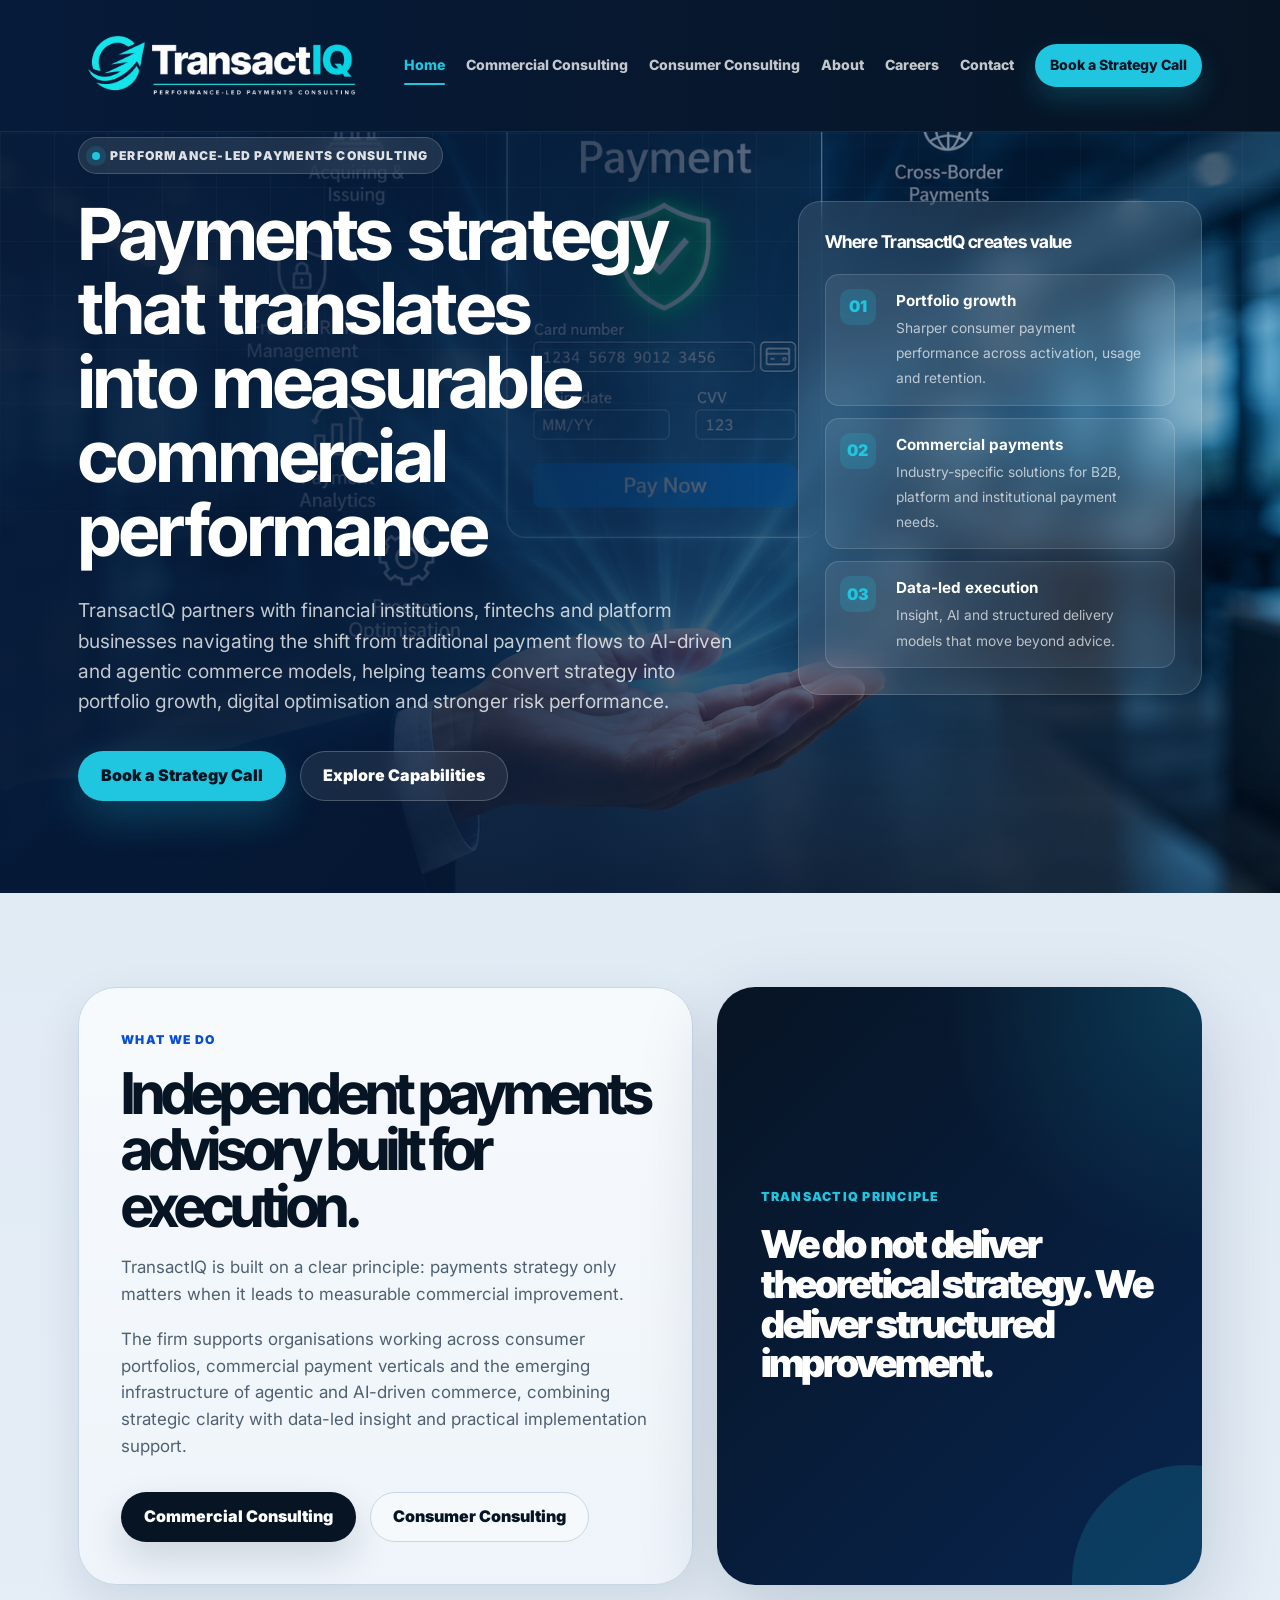
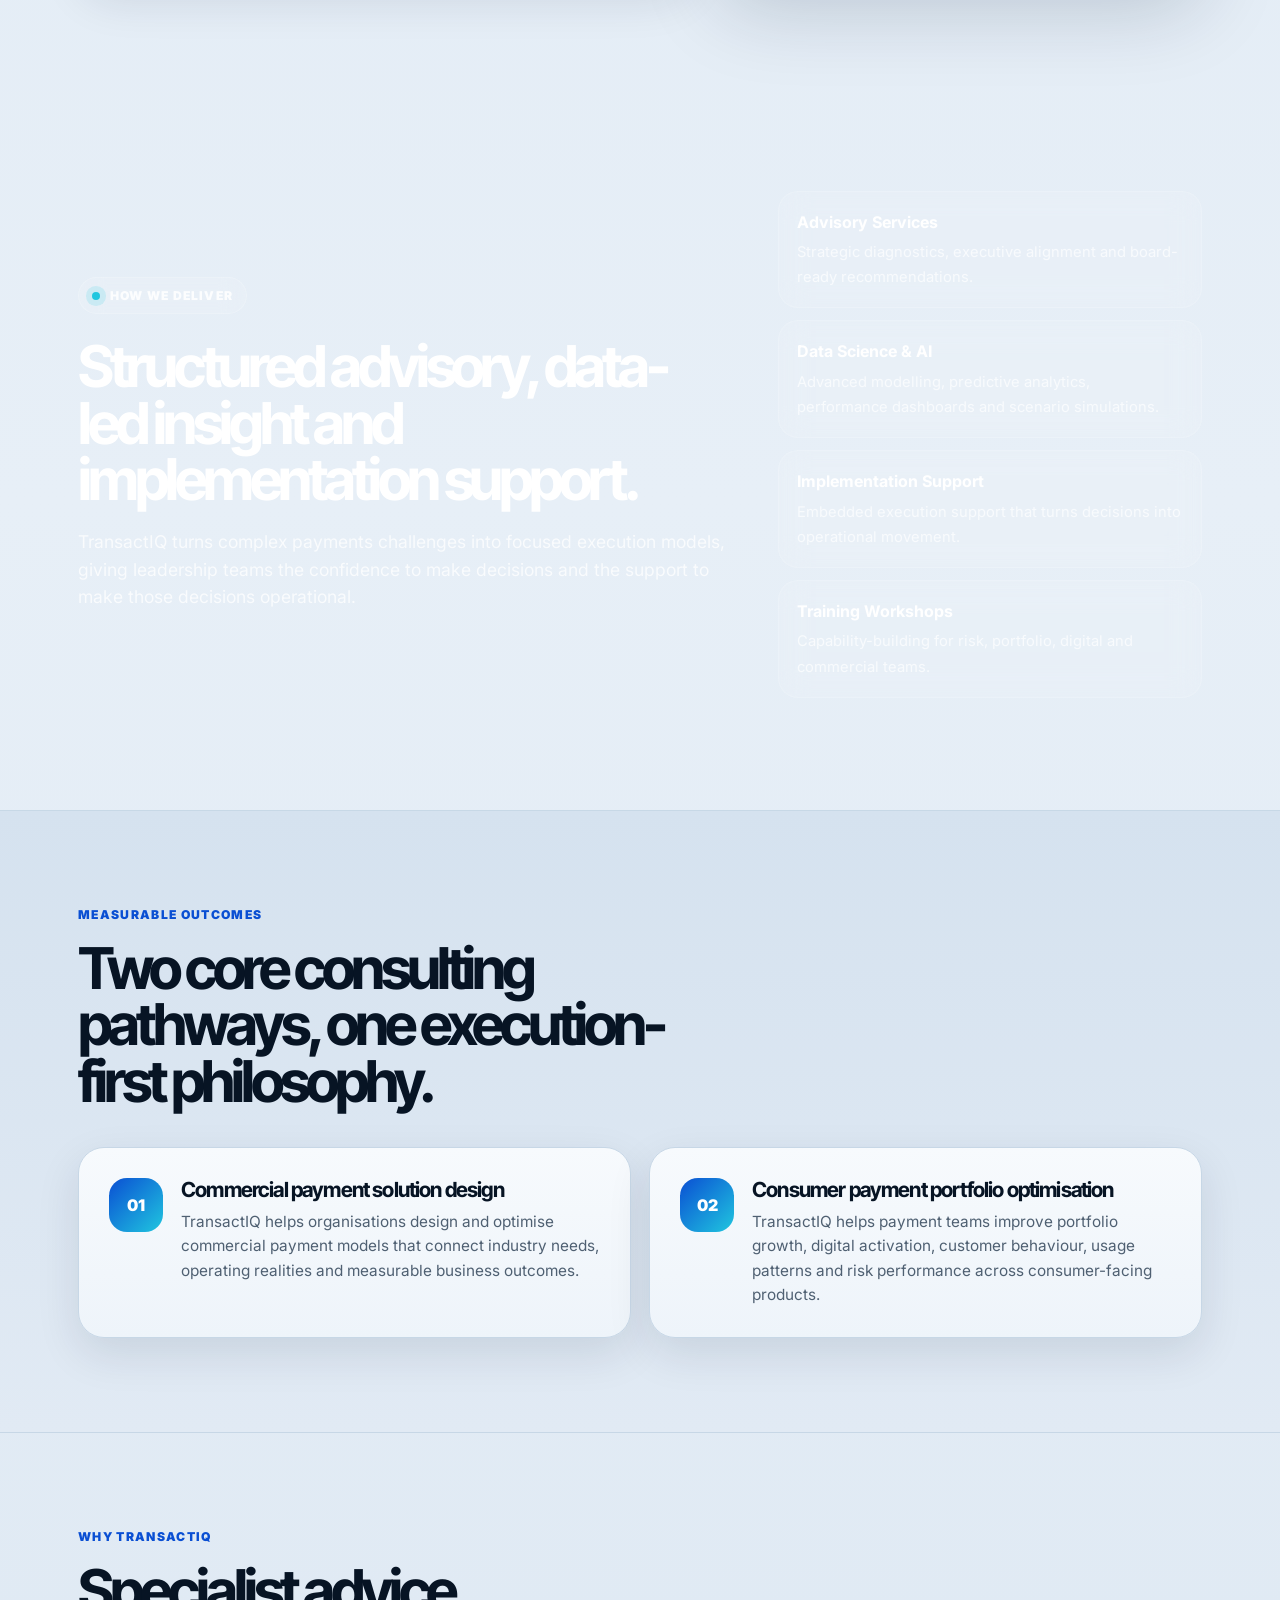
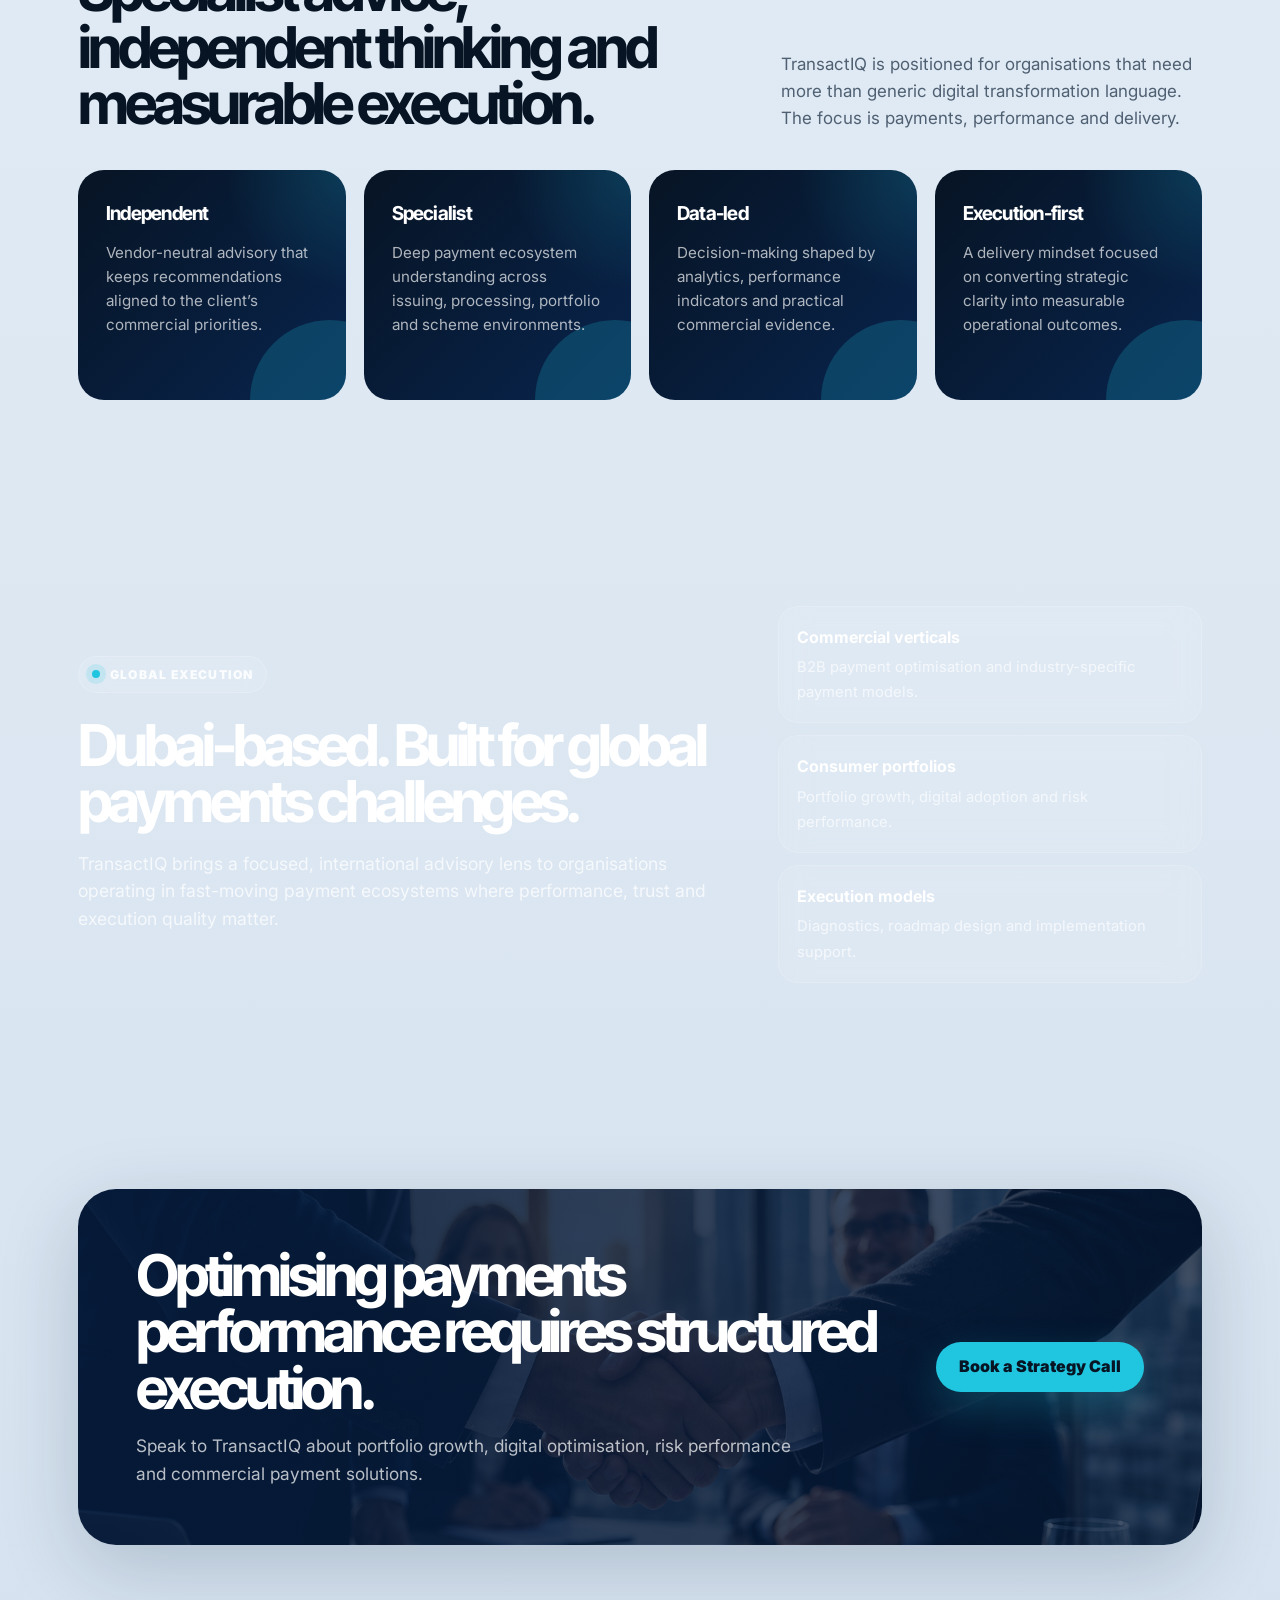
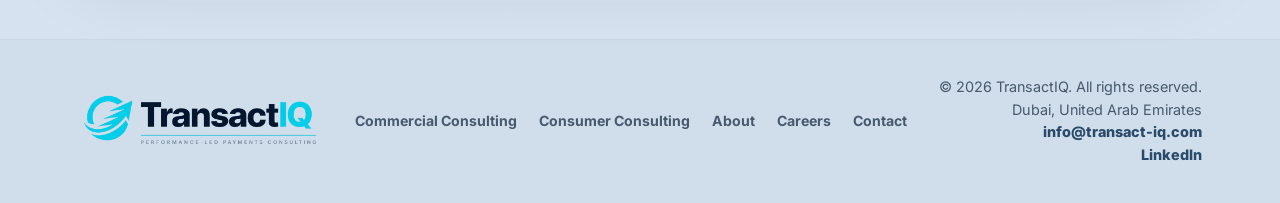
==== commit 230cb1af: "Reorder homepage global execution cards" ====
--- a/transactiq-site/index.html
+++ b/transactiq-site/index.html
@@ -187,8 +187,8 @@
             </p>
           </div>
           <div class="glass-stack reveal">
+            <div class="glass-tile"><strong>Commercial verticals</strong><span>B2B payment optimisation and industry-specific payment models.</span></div>
             <div class="glass-tile"><strong>Consumer portfolios</strong><span>Portfolio growth, digital adoption and risk performance.</span></div>
-            <div class="glass-tile"><strong>Commercial verticals</strong><span>B2B payment optimisation and industry-specific payment models.</span></div>
             <div class="glass-tile"><strong>Execution models</strong><span>Diagnostics, roadmap design and implementation support.</span></div>
           </div>
         </div>
